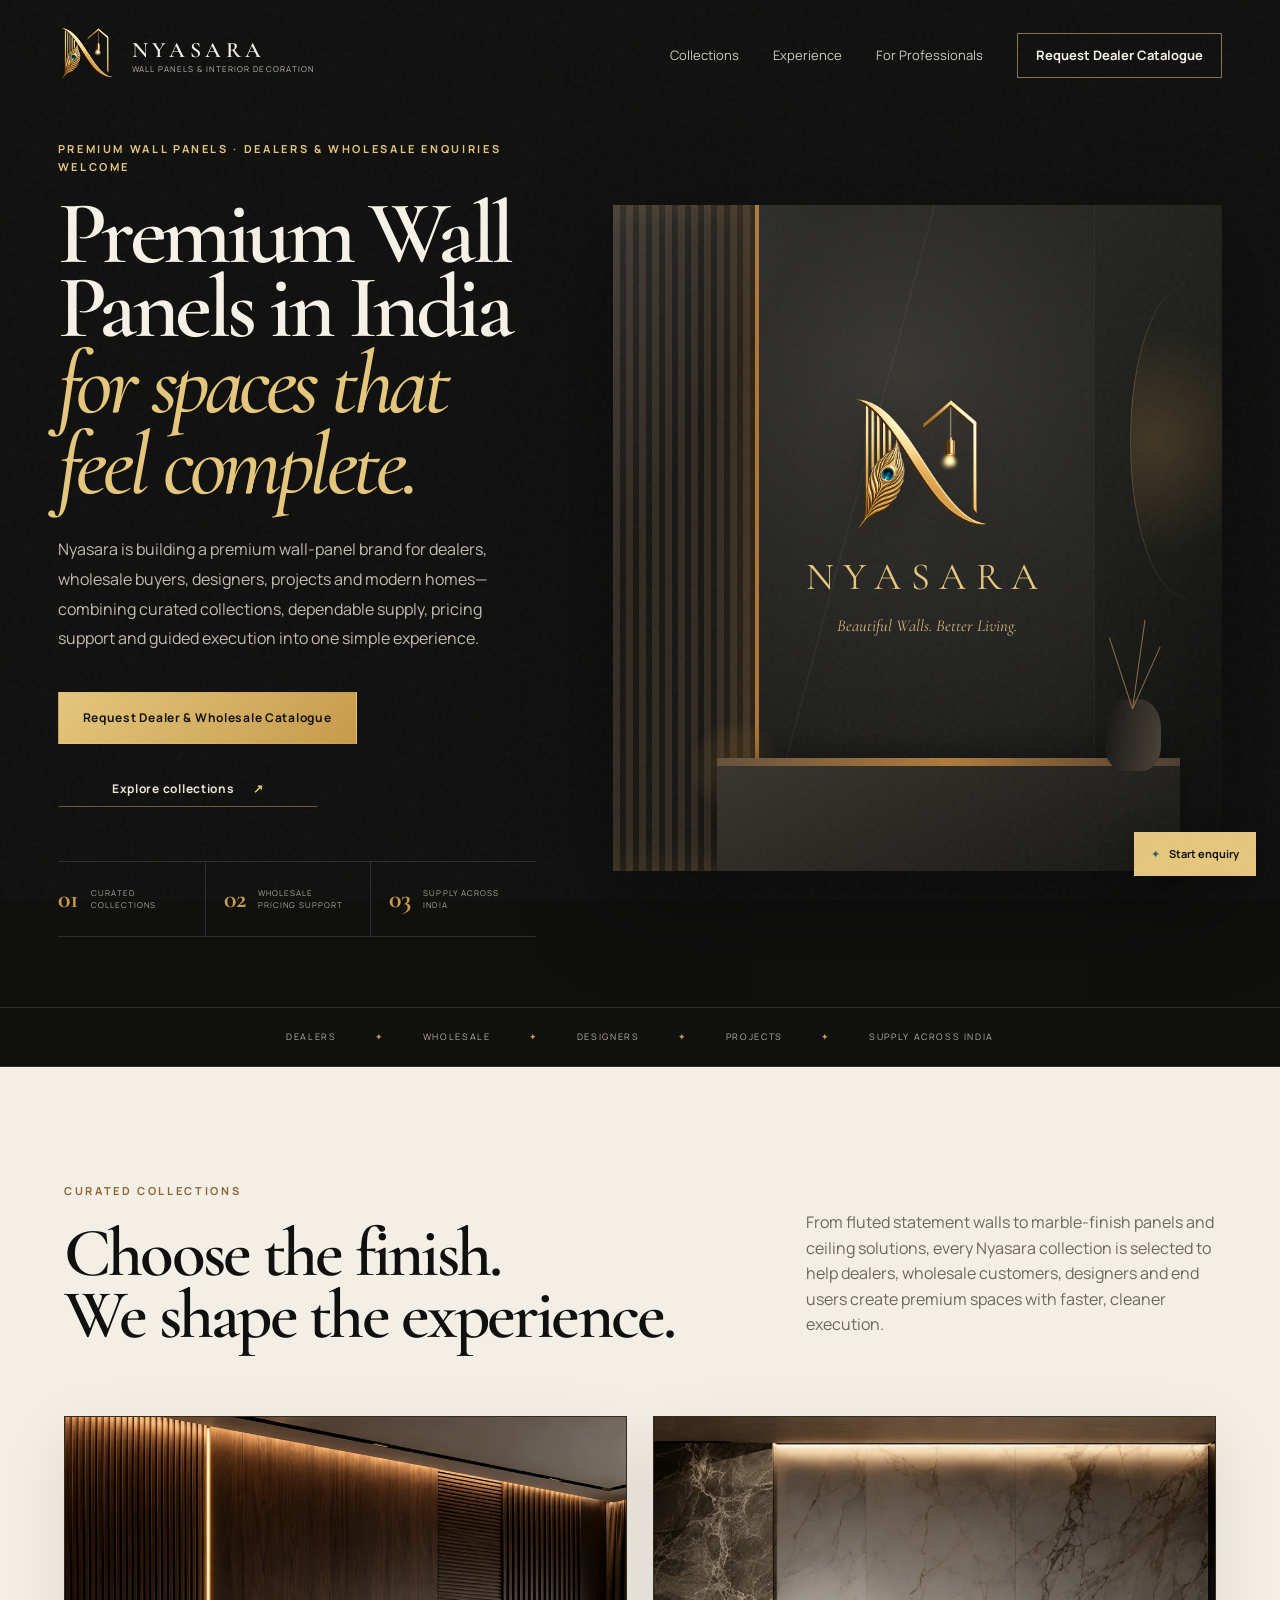
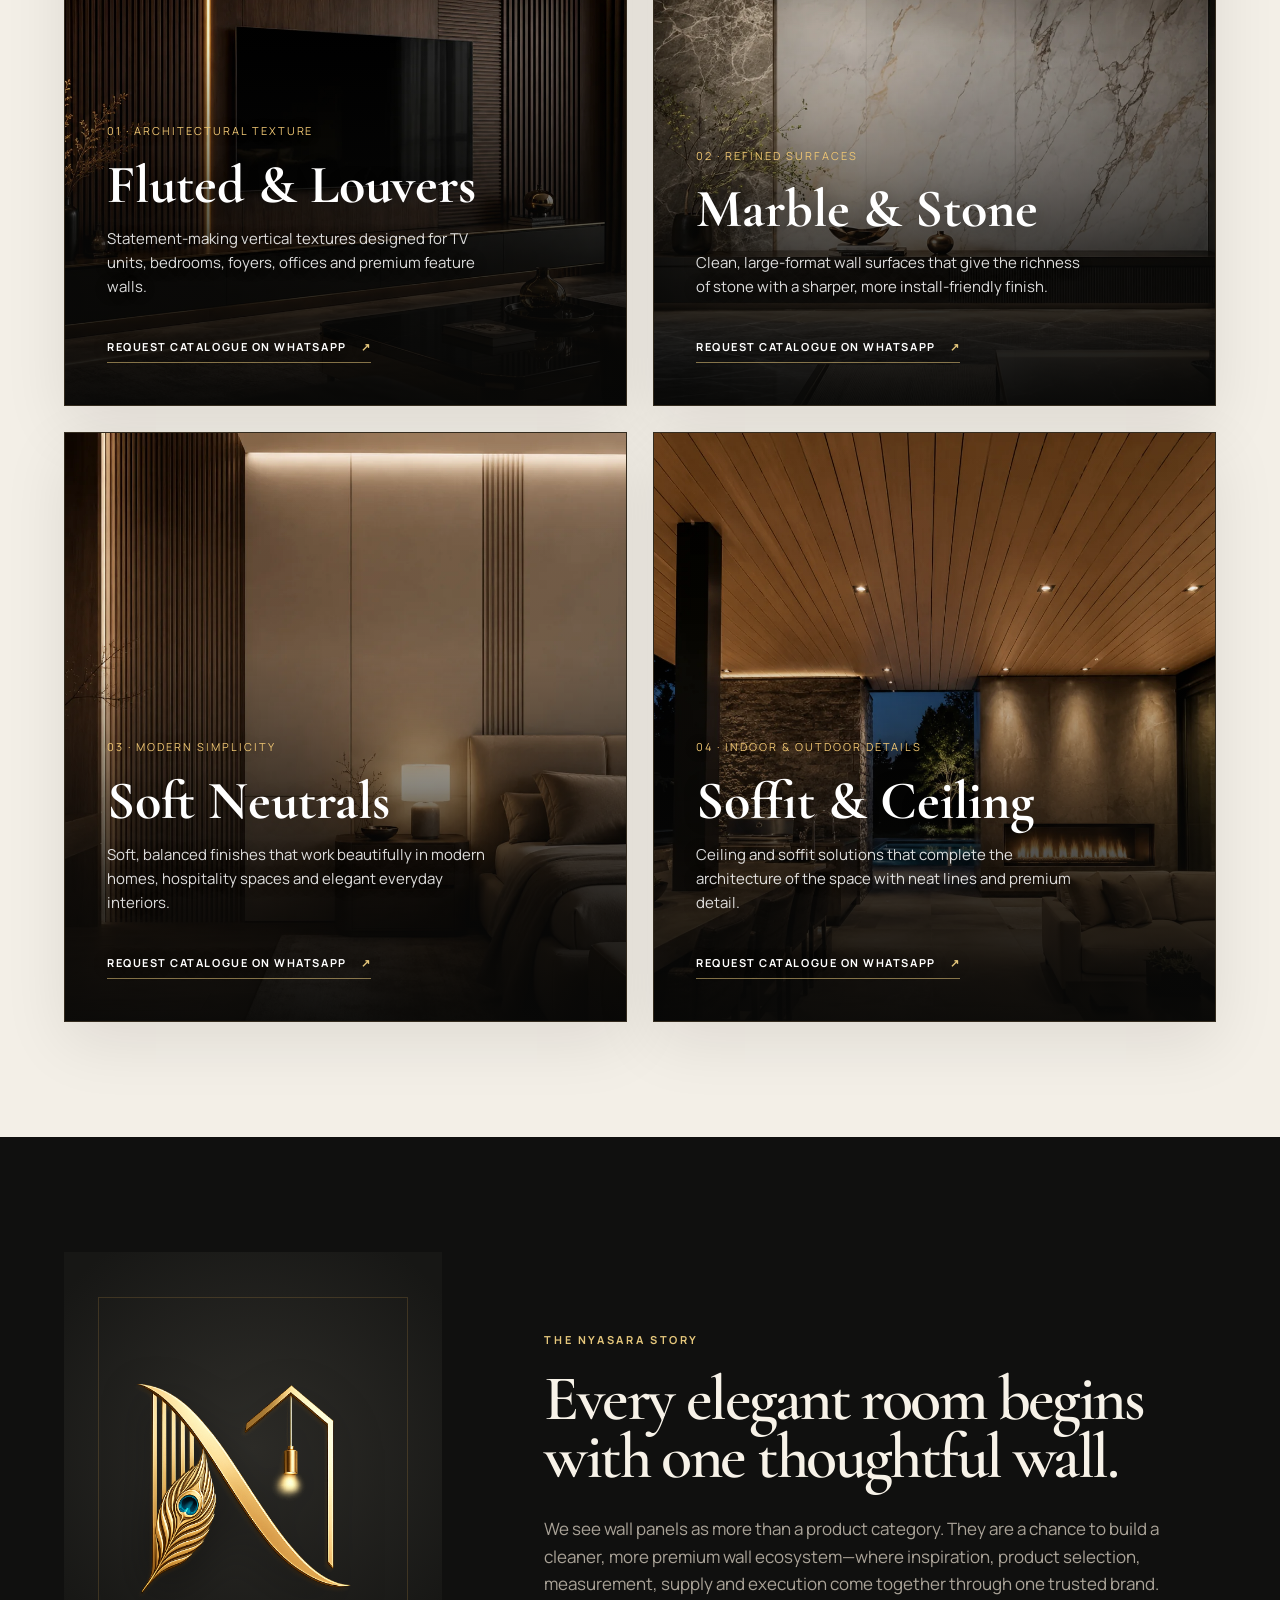
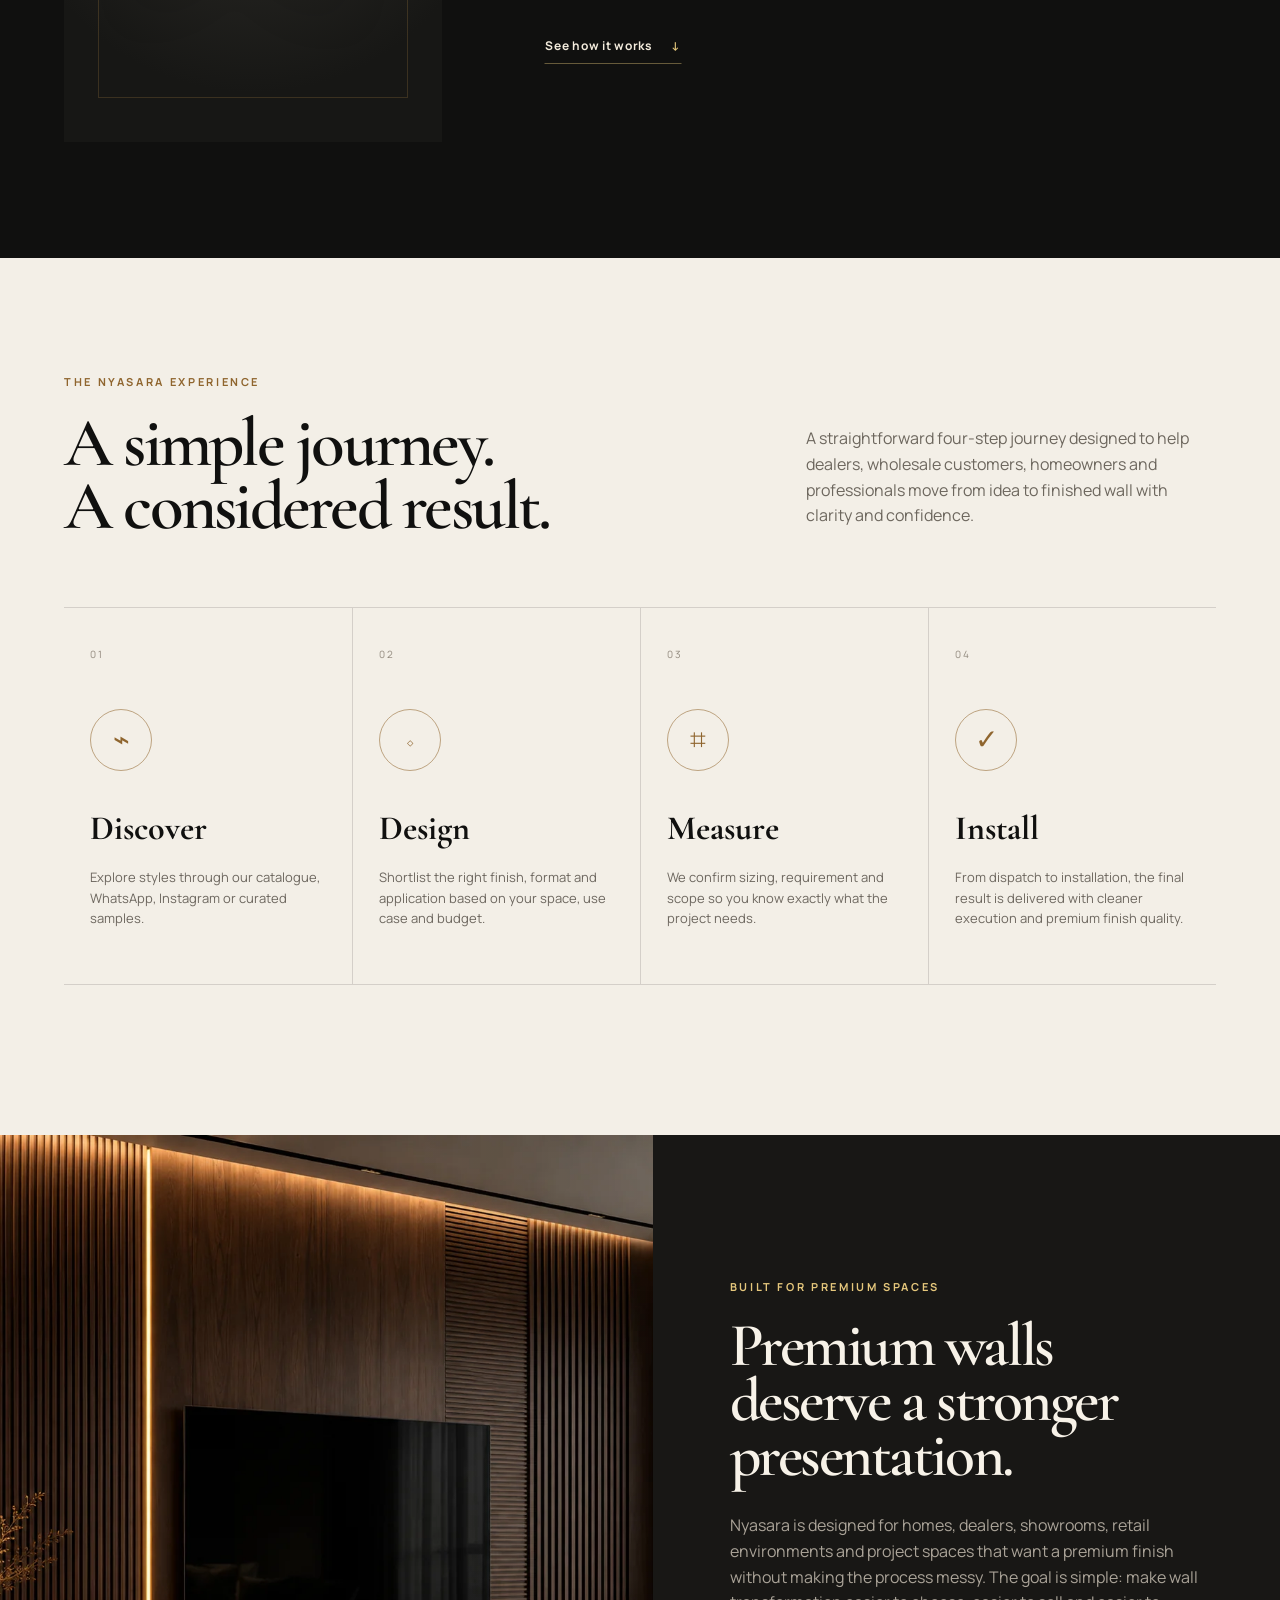
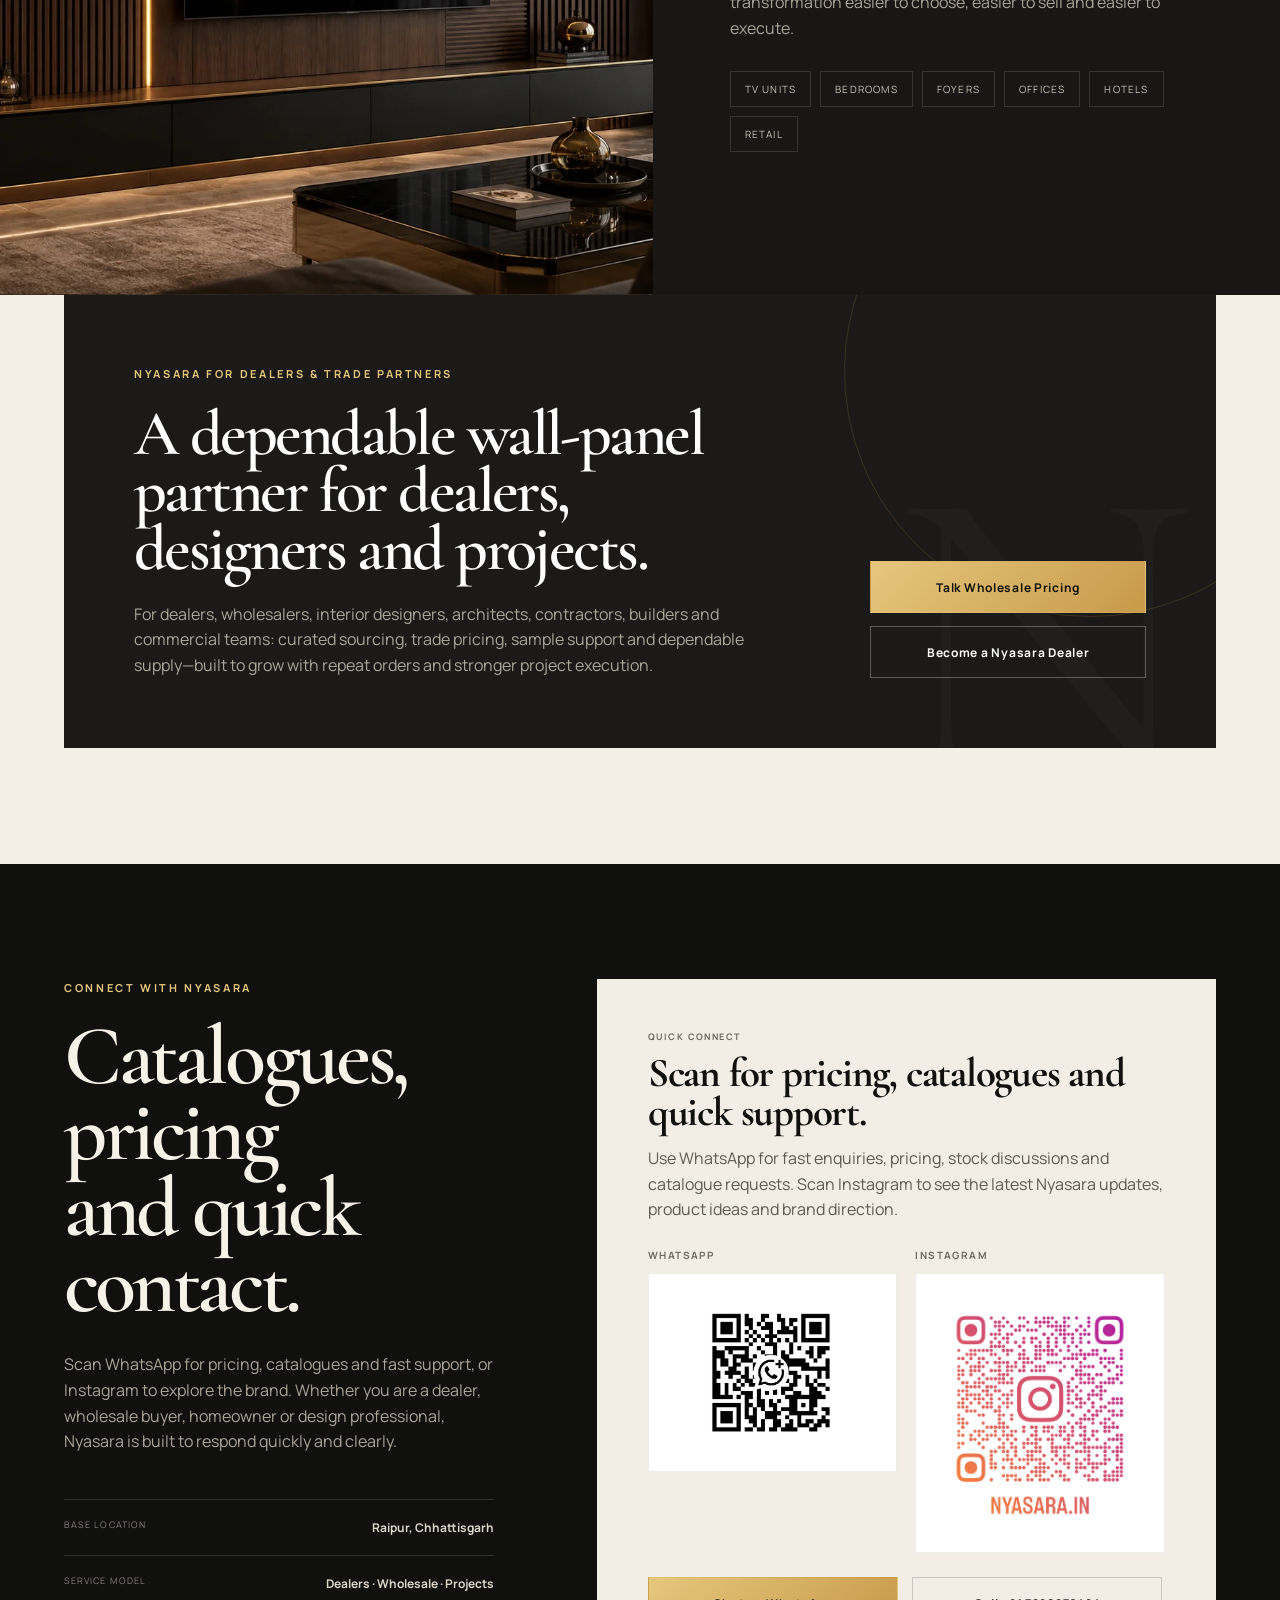
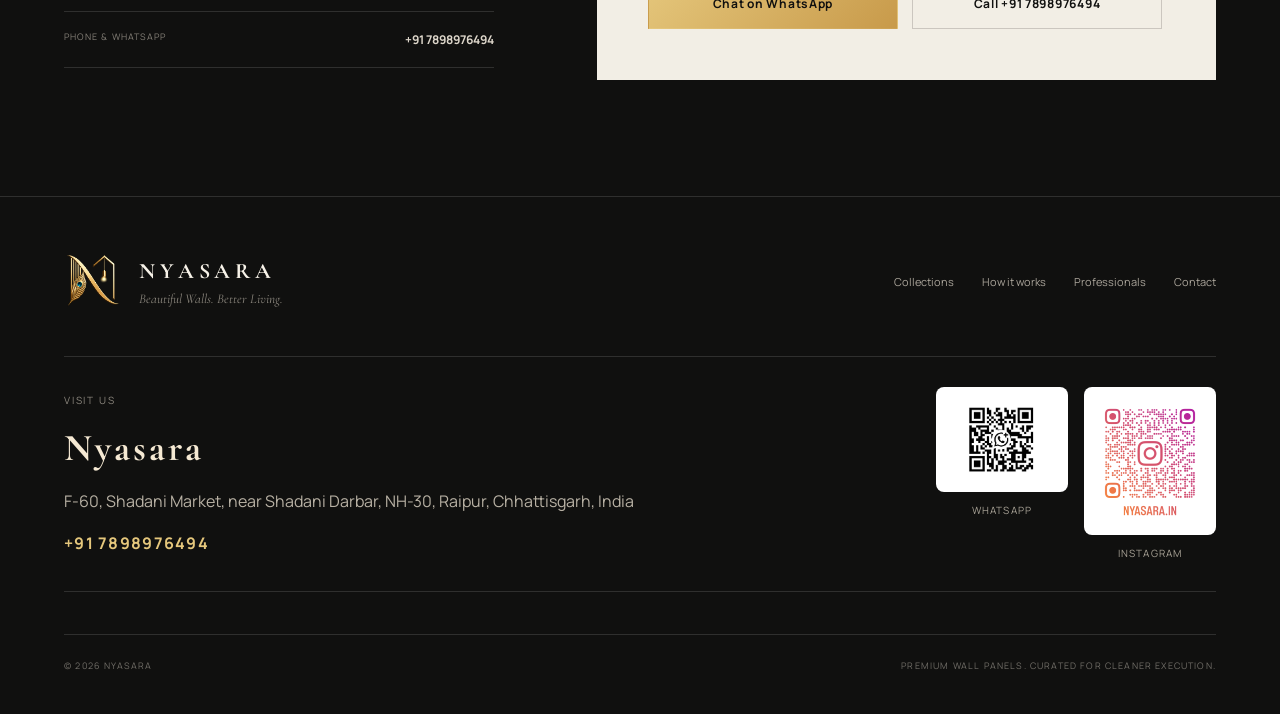
==== index.html @ c627ad61 "Update index.html" ====
<!DOCTYPE html>
<html lang="en">
<head>
  <meta charset="UTF-8" />

  <meta name="viewport" content="width=device-width, initial-scale=1.0" />

  <!-- SEO CHANGE 1: Stronger meta description -->
  <meta
    name="description"
    content="Premium wall panels in India for homes, dealers and projects. Explore WPC panels, PVC fluted panels, UV marble sheets, soffit and ceiling panels with wholesale supply from Nyasara."
  />

  <meta name="theme-color" content="#10100f" />

  <!-- SEO CHANGE 2: Keyword-focused title -->
  <title>Wall Panels in India | WPC, PVC, Fluted & UV Marble | Nyasara</title>

  <!-- SEO CHANGE 3: Canonical URL -->
  <link rel="canonical" href="https://nyasara.com/" />

  <!-- SEO CHANGE 4: LocalBusiness Structured Data -->
  <script type="application/ld+json">
  {
    "@context": "https://schema.org",
    "@type": "LocalBusiness",
    "@id": "https://nyasara.com/#localbusiness",
    "name": "Nyasara",
    "url": "https://nyasara.com/",
    "logo": "https://nyasara.com/assets/nyasara-logo-master.png",
    "image": "https://nyasara.com/assets/room-showcase-luxury.webp",
    "telephone": "+91-7898976494",
    "description": "Nyasara is a premium wall panel brand offering WPC wall panels, PVC fluted panels, UV marble sheets, soffit and ceiling panels for homes, dealers, designers and commercial projects across India.",
    "address": {
      "@type": "PostalAddress",
      "streetAddress": "F-60, Shadani Market, near Shadani Darbar, NH-30",
      "addressLocality": "Raipur",
      "addressRegion": "Chhattisgarh",
      "addressCountry": "IN"
    },
    "areaServed": {
      "@type": "Country",
      "name": "India"
    }
  }
  </script>

  <link rel="preconnect" href="https://fonts.googleapis.com">
  <link rel="preconnect" href="https://fonts.gstatic.com" crossorigin>

  <link
    href="https://fonts.googleapis.com/css2?family=Cormorant+Garamond:wght@500;600;700&family=Manrope:wght@400;500;600;700&display=swap"
    rel="stylesheet"
  >

  <link rel="stylesheet" href="styles.css" />
</head>

<body>

  <div class="grain" aria-hidden="true"></div>

  <header class="site-header" id="top">

    <a class="brand" href="#top" aria-label="Nyasara home">

      <img
        src="assets/nyasara-logo-master.png"
        alt="Nyasara emblem"
      />

      <span class="brand-copy">
        <strong>NYASARA</strong>
        <small>Wall Panels & Interior Decoration</small>
      </span>

    </a>

    <button
      class="menu-toggle"
      aria-expanded="false"
      aria-controls="site-nav"
      aria-label="Open navigation"
    >
      <span></span>
      <span></span>
    </button>

    <nav class="site-nav" id="site-nav">

      <a href="#collections">Collections</a>

      <a href="#experience">Experience</a>

      <a href="#professionals">For Professionals</a>

      <a
        href="https://wa.me/917898976494?text=Hi%20Nyasara%2C%20I%27m%20interested%20in%20the%20dealer/wholesale%20catalogue%20and%20pricing.%20Please%20share%20the%20details."
        target="_blank"
        rel="noopener noreferrer"
        class="nav-cta"
      >
        Request Dealer Catalogue
      </a>

    </nav>

  </header>


  <main>

    <section class="hero">

      <div class="hero-copy reveal">

        <p class="eyebrow">
          Premium wall panels · Dealers & wholesale enquiries welcome
        </p>

        <!-- SEO CHANGE 5: Keyword-relevant H1 -->
        <h1>
          Premium Wall Panels in India
          <br>
          <em>for spaces that feel complete.</em>
        </h1>

        <p class="hero-lede">
          Nyasara is building a premium wall-panel brand for dealers,
          wholesale buyers, designers, projects and modern homes—combining
          curated collections, dependable supply, pricing support and guided
          execution into one simple experience.
        </p>

        <div class="hero-actions">

          <a
            class="button button-primary"
            href="https://wa.me/917898976494?text=Hi%20Nyasara%2C%20I%27m%20interested%20in%20the%20dealer/wholesale%20catalogue%20and%20pricing.%20Please%20share%20the%20details."
            target="_blank"
            rel="noopener noreferrer"
          >
            Request Dealer & Wholesale Catalogue
          </a>

          <a class="button button-text" href="#collections">
            Explore collections <span>↗</span>
          </a>

        </div>


        <div class="hero-trust">

          <div>
            <strong>01</strong>
            <span>Curated<br>collections</span>
          </div>

          <div>
            <strong>02</strong>
            <span>Wholesale<br>pricing support</span>
          </div>

          <div>
            <strong>03</strong>
            <span>Supply across<br>India</span>
          </div>

        </div>

      </div>


      <div
        class="hero-visual reveal reveal-delay-1"
        aria-label="Modern wall panel interior concept"
      >

        <div class="scene">

          <div class="scene-wall scene-wall-left"></div>

          <div class="scene-wall scene-wall-center">

            <div class="hero-logo-lockup">

              <img
                src="assets/nyasara-logo-master.png"
                alt=""
              />

              <span>NYASARA</span>

              <small>
                Beautiful Walls. Better Living.
              </small>

            </div>

          </div>

          <div class="scene-wall scene-wall-right"></div>

          <div class="console"></div>

          <div class="vase">
            <i></i>
            <i></i>
            <i></i>
          </div>

          <div class="ambient-light"></div>

        </div>

      </div>

    </section>


    <section
      class="brand-strip"
      aria-label="Nyasara brand values"
    >

      <span>Dealers</span>
      <i>✦</i>

      <span>Wholesale</span>
      <i>✦</i>

      <span>Designers</span>
      <i>✦</i>

      <span>Projects</span>
      <i>✦</i>

      <span>Supply Across India</span>

    </section>


    <section
      class="section section-light"
      id="collections"
    >

      <div class="section-heading reveal">

        <div>

          <p class="eyebrow dark">
            Curated collections
          </p>

          <h2>
            Choose the finish.<br>
            We shape the experience.
          </h2>

        </div>

        <p>
          From fluted statement walls to marble-finish panels and ceiling
          solutions, every Nyasara collection is selected to help dealers,
          wholesale customers, designers and end users create premium spaces
          with faster, cleaner execution.
        </p>

      </div>


      <div class="collection-grid">


        <article
          class="collection-card collection-wood reveal"
        >

          <div class="panel-art wood-art">

            <img
              loading="lazy"
              decoding="async"
              src="assets/collection-fluted-luxury.webp"
              alt="Luxury walnut fluted and louver wall panel installation"
            />

          </div>

          <div class="card-copy">

            <small>
              01 · Architectural texture
            </small>

            <h3>
              Fluted & Louvers
            </h3>

            <p>
              Statement-making vertical textures designed for TV units,
              bedrooms, foyers, offices and premium feature walls.
            </p>

            <a
              href="https://wa.me/917898976494?text=Hi%20Nyasara%2C%20I%27m%20interested%20in%20Fluted%20%26%20Louvers.%20Please%20share%20the%20catalogue%2C%20pricing%20and%20dealer/wholesale%20details."
              target="_blank"
              rel="noopener noreferrer"
            >
              Request Catalogue on WhatsApp
              <span>↗</span>
            </a>

          </div>

        </article>



        <article
          class="collection-card collection-stone reveal reveal-delay-1"
        >

          <div class="panel-art stone-art">

            <img
              loading="lazy"
              decoding="async"
              src="assets/collection-marble-luxury.webp"
              alt="Luxury marble and stone wall panel installation"
            />

          </div>

          <div class="card-copy">

            <small>
              02 · Refined surfaces
            </small>

            <h3>
              Marble & Stone
            </h3>

            <p>
              Clean, large-format wall surfaces that give the richness of
              stone with a sharper, more install-friendly finish.
            </p>

            <a
              href="https://wa.me/917898976494?text=Hi%20Nyasara%2C%20I%27m%20interested%20in%20Marble%20%26%20Stone%20wall%20panels.%20Please%20share%20the%20catalogue%2C%20pricing%20and%20dealer/wholesale%20details."
              target="_blank"
              rel="noopener noreferrer"
            >
              Request Catalogue on WhatsApp
              <span>↗</span>
            </a>

          </div>

        </article>



        <article
          class="collection-card collection-mineral reveal"
        >

          <div class="panel-art mineral-art">

            <img
              loading="lazy"
              decoding="async"
              src="assets/collection-neutrals-luxury.webp"
              alt="Luxury soft neutral wall panel installation"
            />

          </div>

          <div class="card-copy">

            <small>
              03 · Modern simplicity
            </small>

            <h3>
              Soft Neutrals
            </h3>

            <p>
              Soft, balanced finishes that work beautifully in modern homes,
              hospitality spaces and elegant everyday interiors.
            </p>

            <a
              href="https://wa.me/917898976494?text=Hi%20Nyasara%2C%20I%27m%20interested%20in%20Soft%20Neutral%20wall%20panels.%20Please%20share%20the%20catalogue%2C%20pricing%20and%20dealer/wholesale%20details."
              target="_blank"
              rel="noopener noreferrer"
            >
              Request Catalogue on WhatsApp
              <span>↗</span>
            </a>

          </div>

        </article>



        <article
          class="collection-card collection-ceiling reveal reveal-delay-1"
        >

          <div class="panel-art ceiling-art">

            <img
              loading="lazy"
              decoding="async"
              src="assets/collection-soffit-luxury.webp"
              alt="Luxury soffit and ceiling panel installation"
            />

          </div>

          <div class="card-copy">

            <small>
              04 · Indoor & outdoor details
            </small>

            <h3>
              Soffit & Ceiling
            </h3>

            <p>
              Ceiling and soffit solutions that complete the architecture
              of the space with neat lines and premium detail.
            </p>

            <a
              href="https://wa.me/917898976494?text=Hi%20Nyasara%2C%20I%27m%20interested%20in%20Soffit%20%26%20Ceiling%20panels.%20Please%20share%20the%20catalogue%2C%20pricing%20and%20dealer/wholesale%20details."
              target="_blank"
              rel="noopener noreferrer"
            >
              Request Catalogue on WhatsApp
              <span>↗</span>
            </a>

          </div>

        </article>


      </div>

    </section>


    <section class="section philosophy">

      <div class="philosophy-mark reveal">

        <img
          src="assets/nyasara-logo-master.png"
          alt="Nyasara emblem"
        />

      </div>


      <div class="philosophy-copy reveal reveal-delay-1">

        <p class="eyebrow">
          The Nyasara story
        </p>

        <h2>
          Every elegant room begins<br>
          with one thoughtful wall.
        </h2>

        <p>
          We see wall panels as more than a product category. They are a
          chance to build a cleaner, more premium wall ecosystem—where
          inspiration, product selection, measurement, supply and execution
          come together through one trusted brand.
        </p>

        <a
          class="button button-text light"
          href="#experience"
        >
          See how it works <span>↓</span>
        </a>

      </div>

    </section>


    <section
      class="section section-light process"
      id="experience"
    >

      <div class="section-heading reveal">

        <div>

          <p class="eyebrow dark">
            The Nyasara experience
          </p>

          <h2>
            A simple journey.<br>
            A considered result.
          </h2>

        </div>

        <p>
          A straightforward four-step journey designed to help dealers,
          wholesale customers, homeowners and professionals move from idea
          to finished wall with clarity and confidence.
        </p>

      </div>


      <div class="steps">


        <article class="step reveal">

          <span>01</span>

          <div class="step-icon">⌁</div>

          <h3>Discover</h3>

          <p>
            Explore styles through our catalogue, WhatsApp, Instagram
            or curated samples.
          </p>

        </article>


        <article class="step reveal reveal-delay-1">

          <span>02</span>

          <div class="step-icon">◇</div>

          <h3>Design</h3>

          <p>
            Shortlist the right finish, format and application based on
            your space, use case and budget.
          </p>

        </article>


        <article class="step reveal reveal-delay-2">

          <span>03</span>

          <div class="step-icon">⌗</div>

          <h3>Measure</h3>

          <p>
            We confirm sizing, requirement and scope so you know exactly
            what the project needs.
          </p>

        </article>


        <article class="step reveal reveal-delay-3">

          <span>04</span>

          <div class="step-icon">✓</div>

          <h3>Install</h3>

          <p>
            From dispatch to installation, the final result is delivered
            with cleaner execution and premium finish quality.
          </p>

        </article>


      </div>

    </section>



    <section class="room-section">


      <div class="room-visual reveal">

        <img
          loading="lazy"
          decoding="async"
          src="assets/room-showcase-luxury.webp"
          alt="Luxury Nyasara TV wall and fluted panel installation"
        />

      </div>


      <div class="room-copy reveal reveal-delay-1">

        <p class="eyebrow">
          Built for premium spaces
        </p>

        <h2>
          Premium walls deserve a stronger presentation.
        </h2>

        <p>
          Nyasara is designed for homes, dealers, showrooms, retail
          environments and project spaces that want a premium finish without
          making the process messy. The goal is simple: make wall
          transformation easier to choose, easier to sell and easier to execute.
        </p>


        <div class="use-cases">

          <span>TV units</span>
          <span>Bedrooms</span>
          <span>Foyers</span>
          <span>Offices</span>
          <span>Hotels</span>
          <span>Retail</span>

        </div>

      </div>

    </section>



    <section
      class="section professionals"
      id="professionals"
    >

      <div class="professional-card reveal">

        <div>

          <p class="eyebrow">
            Nyasara for dealers & trade partners
          </p>

          <h2>
            A dependable wall-panel partner for dealers,
            designers and projects.
          </h2>

          <p>
            For dealers, wholesalers, interior designers, architects,
            contractors, builders and commercial teams: curated sourcing,
            trade pricing, sample support and dependable supply—built to
            grow with repeat orders and stronger project execution.
          </p>

        </div>


        <div class="professional-actions">

          <a
            class="button button-primary"
            href="https://wa.me/917898976494?text=Hi%20Nyasara%2C%20I%27m%20interested%20in%20wholesale%20pricing%20and%20dealership%20opportunities.%20Please%20share%20MOQ%2C%20pricing%20and%20catalogue%20details."
            target="_blank"
            rel="noopener noreferrer"
          >
            Talk Wholesale Pricing
          </a>


          <a
            class="button button-outline"
            href="https://wa.me/917898976494?text=Hi%20Nyasara%2C%20I%27m%20interested%20in%20wholesale%20pricing%20and%20dealership%20opportunities.%20Please%20share%20MOQ%2C%20pricing%20and%20catalogue%20details."
            target="_blank"
            rel="noopener noreferrer"
          >
            Become a Nyasara Dealer
          </a>

        </div>

      </div>

    </section>



    <section
      class="section contact"
      id="contact"
    >

      <div class="contact-intro reveal">

        <p class="eyebrow">
          Connect with Nyasara
        </p>

        <h2>
          Catalogues, pricing<br>
          and quick contact.
        </h2>

        <p>
          Scan WhatsApp for pricing, catalogues and fast support, or
          Instagram to explore the brand. Whether you are a dealer,
          wholesale buyer, homeowner or design professional, Nyasara
          is built to respond quickly and clearly.
        </p>


        <div class="contact-points">

          <div>
            <small>Base location</small>
            <strong>Raipur, Chhattisgarh</strong>
          </div>

          <div>
            <small>Service model</small>
            <strong>Dealers · Wholesale · Projects</strong>
          </div>

          <div>
            <small>Phone & WhatsApp</small>
            <strong>+91 7898976494</strong>
          </div>

        </div>

      </div>



      <div class="contact-qr-card reveal reveal-delay-1">

        <div class="contact-qr-top">

          <small>
            Quick connect
          </small>

          <h3>
            Scan for pricing, catalogues and quick support.
          </h3>

          <p>
            Use WhatsApp for fast enquiries, pricing, stock discussions
            and catalogue requests. Scan Instagram to see the latest
            Nyasara updates, product ideas and brand direction.
          </p>

        </div>


        <div class="contact-qr-row">


          <div class="contact-qr-item">

            <span>WhatsApp</span>

            <div class="contact-qr-box">

              <img
                src="assets/nyasara-qr-code.jpg"
                alt="Scannable WhatsApp QR code to connect with Nyasara"
              />

            </div>

          </div>



          <div class="contact-qr-item">

            <span>Instagram</span>

            <div class="contact-qr-box">

              <img
                src="assets/nyasara-instagram-qr.png"
                alt="Scannable Instagram QR code for Nyasara"
              />

            </div>

          </div>


        </div>



        <div class="contact-qr-actions">

          <a
            class="button button-primary"
            href="https://wa.me/917898976494?text=Hi%20Nyasara%2C%20I%27d%20like%20to%20enquire%20about%20your%20wall%20panels%20and%20get%20the%20catalogue%20and%20pricing."
            target="_blank"
            rel="noopener noreferrer"
          >
            Chat on WhatsApp
          </a>


          <a
            class="button button-outline dark-outline"
            href="tel:+917898976494"
          >
            Call +91 7898976494
          </a>

        </div>

      </div>

    </section>

  </main>



  <footer>


    <a
      class="footer-brand"
      href="#top"
    >

      <img
        src="assets/nyasara-logo-master.png"
        alt=""
      />

      <div>

        <strong>NYASARA</strong>

        <small>
          Beautiful Walls. Better Living.
        </small>

      </div>

    </a>



    <div class="footer-links">

      <a href="#collections">
        Collections
      </a>

      <a href="#experience">
        How it works
      </a>

      <a href="#professionals">
        Professionals
      </a>

      <a href="#contact">
        Contact
      </a>

    </div>



    <div class="footer-contact-card">


      <div class="footer-contact-copy">

        <small>
          Visit us
        </small>

        <h3>
          Nyasara
        </h3>

        <p>
          F-60, Shadani Market, near Shadani Darbar,
          NH-30, Raipur, Chhattisgarh, India
        </p>

        <a href="tel:+917898976494">
          +91 7898976494
        </a>

      </div>



      <div class="footer-qr footer-qr-row">


        <div class="footer-qr-item">

          <img
            src="assets/nyasara-qr-code.jpg"
            alt="WhatsApp QR code for Nyasara"
          />

          <span>
            WhatsApp
          </span>

        </div>



        <div class="footer-qr-item">

          <img
            src="assets/nyasara-instagram-qr.png"
            alt="Instagram QR code for Nyasara"
          />

          <span>
            Instagram
          </span>

        </div>


      </div>

    </div>



    <div class="footer-meta">

      <span>
        © <span id="year"></span> Nyasara
      </span>

      <span>
        Premium wall panels. Curated for cleaner execution.
      </span>

    </div>

  </footer>



  <a
    class="whatsapp-float"
    href="https://wa.me/917898976494?text=Hi%20Nyasara%2C%20I%27d%20like%20to%20enquire%20about%20your%20wall%20panels%20and%20get%20the%20catalogue%20and%20pricing."
    target="_blank"
    rel="noopener noreferrer"
    aria-label="Start a Nyasara enquiry on WhatsApp"
  >

    <span>✦</span>

    <strong>
      Start enquiry
    </strong>

  </a>


  <script src="script.js"></script>

</body>
</html>
---- styles.css ----
:root {
  --ink: #10100f;
  --ink-soft: #1a1916;
  --paper: #f3efe7;
  --paper-deep: #e9e1d3;
  --gold: #c89a4a;
  --gold-light: #e5c77c;
  --gold-dark: #8f652e;
  --teal: #245f61;
  --muted: #aca69b;
  --line-dark: rgba(255,255,255,.13);
  --line-light: rgba(22,20,17,.14);
  --serif: "Cormorant Garamond", Georgia, serif;
  --sans: "Manrope", Arial, sans-serif;
  --max: 1440px;
}

* { box-sizing: border-box; }
html { scroll-behavior: smooth; }
body {
  margin: 0;
  color: #f7f2e8;
  background: var(--ink);
  font-family: var(--sans);
  font-size: 16px;
  line-height: 1.6;
  overflow-x: hidden;
}
body.menu-open { overflow: hidden; }
img { display: block; max-width: 100%; }
a { color: inherit; text-decoration: none; }
button, input, textarea, select { font: inherit; }
::selection { background: var(--gold); color: var(--ink); }

.grain {
  position: fixed; inset: 0; z-index: 999; pointer-events: none; opacity: .045;
  background-image: url("data:image/svg+xml,%3Csvg viewBox='0 0 220 220' xmlns='http://www.w3.org/2000/svg'%3E%3Cfilter id='n'%3E%3CfeTurbulence type='fractalNoise' baseFrequency='.9' numOctaves='4' stitchTiles='stitch'/%3E%3C/filter%3E%3Crect width='100%25' height='100%25' filter='url(%23n)' opacity='.8'/%3E%3C/svg%3E");
}

.site-header {
  position: absolute; z-index: 100; top: 0; left: 0; width: 100%;
  display: flex; align-items: center; justify-content: space-between;
  padding: 24px clamp(24px, 4.5vw, 72px);
}
.brand { display: flex; align-items: center; gap: 12px; }
.brand img { width: 62px; height: auto; object-fit: contain; flex: 0 0 auto; }
.brand-copy { display: flex; flex-direction: column; line-height: 1.15; }
.brand-copy strong { font-family: var(--serif); font-size: 22px; letter-spacing: .2em; font-weight: 600; }
.brand-copy small { color: #bdb6aa; font-size: 8px; letter-spacing: .14em; text-transform: uppercase; }
.site-nav { display: flex; align-items: center; gap: 34px; font-size: 13px; }
.site-nav a:not(.nav-cta) { color: #d0cbc1; transition: color .25s ease; }
.site-nav a:not(.nav-cta):hover { color: var(--gold-light); }
.nav-cta { border: 1px solid rgba(229,199,124,.55); padding: 11px 18px; transition: .25s ease; }
.nav-cta:hover { background: var(--gold); border-color: var(--gold); color: var(--ink); }
.menu-toggle { display: none; width: 44px; height: 44px; background: none; border: 1px solid var(--line-dark); padding: 12px; }
.menu-toggle span { display: block; height: 1px; background: #fff; margin: 5px 0; }

.hero {
  min-height: 890px; display: grid; grid-template-columns: .88fr 1.12fr;
  max-width: var(--max); margin: 0 auto; padding: 140px clamp(24px, 4.5vw, 72px) 70px;
  gap: clamp(40px, 6vw, 96px); align-items: center;
}
.hero-copy { position: relative; z-index: 2; }
.eyebrow { margin: 0 0 22px; color: var(--gold-light); font-size: 11px; text-transform: uppercase; letter-spacing: .24em; font-weight: 700; }
.eyebrow.dark { color: var(--gold-dark); }
h1, h2, h3, p { margin-top: 0; }
h1 { font-family: var(--serif); font-size: clamp(64px, 7vw, 118px); line-height: .82; letter-spacing: -.05em; font-weight: 600; margin-bottom: 30px; }
h1 em { color: var(--gold-light); font-weight: 500; }
.hero-lede { color: #c3bcaf; max-width: 600px; font-size: clamp(16px, 1.2vw, 19px); line-height: 1.85; }
.hero-actions { display: flex; align-items: center; gap: 26px; margin: 38px 0 54px; flex-wrap: wrap; }
.button { display: inline-flex; align-items: center; justify-content: center; min-height: 52px; padding: 0 24px; font-size: 12px; font-weight: 700; letter-spacing: .06em; border: 1px solid transparent; cursor: pointer; transition: transform .25s ease, background .25s ease, color .25s ease, border-color .25s ease; }
.button:hover { transform: translateY(-2px); }
.button-primary { background: linear-gradient(135deg, var(--gold-light), var(--gold)); color: var(--ink); }
.button-text { min-height: auto; padding: 8px 0; border-bottom: 1px solid rgba(229,199,124,.4); color: #eee5d7; }
.button-text span { margin-left: 18px; color: var(--gold-light); }
.button-text.light { color: #f4ecdd; }
.button-outline { border-color: rgba(255,255,255,.28); color: #fff; }
.button-outline:hover { background: #fff; color: var(--ink); }
.hero-trust { display: flex; gap: 0; border-top: 1px solid var(--line-dark); border-bottom: 1px solid var(--line-dark); max-width: 610px; }
.hero-trust div { flex: 1; display: flex; align-items: center; gap: 12px; padding: 16px 12px 16px 0; }
.hero-trust div + div { border-left: 1px solid var(--line-dark); padding-left: 18px; }
.hero-trust strong { color: var(--gold); font-family: var(--serif); font-size: 26px; }
.hero-trust span { color: #aaa49a; text-transform: uppercase; font-size: 8px; letter-spacing: .13em; line-height: 1.5; }

.hero-visual { position: relative; min-width: 0; }
.scene { height: min(74vh, 680px); min-height: 570px; display: grid; grid-template-columns: .24fr .55fr .21fr; position: relative; overflow: hidden; box-shadow: 0 30px 90px rgba(0,0,0,.38); }
.scene::after { content:""; position:absolute; inset:0; background: linear-gradient(120deg,rgba(255,255,255,.09),transparent 22%,transparent 70%,rgba(0,0,0,.24)); pointer-events:none; }
.scene-wall { position: relative; }
.scene-wall-left { background: repeating-linear-gradient(90deg,#322b22 0 7px,#181714 7px 13px); border-right: 4px solid #ae7737; box-shadow: inset -20px 0 40px rgba(202,141,59,.15); }
.scene-wall-center { background: radial-gradient(circle at 42% 25%,#393732 0,#282724 40%,#1e1d1b 78%); display: flex; align-items: center; justify-content: center; }
.scene-wall-center::before { content:""; position:absolute; inset:0; background: linear-gradient(105deg,transparent 0 34%,rgba(255,255,255,.035) 34% 34.4%,transparent 34.4%); }
.scene-wall-right { background: linear-gradient(120deg,#252622,#111210); border-left: 1px solid rgba(255,255,255,.07); }
.scene-wall-right::before { content:""; position:absolute; width: 90%; height: 47%; right: -18%; top: 12%; border-radius: 100% 0 0 100%; background: radial-gradient(circle at 20% 50%,rgba(205,148,72,.21),transparent 65%); border-left: 1px solid rgba(221,178,100,.24); }
.hero-logo-lockup { width: 76%; text-align: center; transform: translateY(-24px); position: relative; z-index: 2; }
.hero-logo-lockup img { width: min(260px, 62%); margin: 0 auto 8px; filter: drop-shadow(0 10px 18px rgba(0,0,0,.28)); }
.hero-logo-lockup span { display: block; font-family: var(--serif); font-size: clamp(28px,3vw,50px); letter-spacing: .25em; color: var(--gold-light); line-height: 1; }
.hero-logo-lockup small { display: block; margin-top: 16px; color: #d3b77d; font-family: var(--serif); font-size: clamp(14px,1.3vw,21px); font-style: italic; }
.console { position:absolute; z-index:3; bottom: 0; left: 17%; width: 76%; height: 17%; background: linear-gradient(155deg,#3a352e,#171715); box-shadow: 0 -7px 28px rgba(0,0,0,.35); }
.console::before { content:""; position:absolute; inset:0 0 auto; height: 8px; background: linear-gradient(90deg,#66513b,#b07b3b,#4a3c30); }
.vase { position:absolute; right: 10%; bottom: 15%; z-index:4; width: 56px; height: 72px; background: linear-gradient(100deg,#141413,#4b4238); border-radius: 40% 40% 34% 34%; }
.vase i { position:absolute; bottom:62px; left:27px; width:1px; height:75px; background:#8d6a47; transform-origin:bottom; }
.vase i:nth-child(1){ transform:rotate(-18deg); }
.vase i:nth-child(2){ height:90px; transform:rotate(8deg); }
.vase i:nth-child(3){ height:68px; transform:rotate(24deg); }
.ambient-light { position:absolute; z-index:2; width:100px; height:100px; left:12%; bottom:8%; background:radial-gradient(circle,rgba(221,166,78,.23),transparent 68%); }
.brand-strip { display:flex; justify-content:center; align-items:center; gap:clamp(18px,3vw,48px); padding:22px 4vw; border-top:1px solid var(--line-dark); border-bottom:1px solid var(--line-dark); color:#b6afa3; font-size:9px; letter-spacing:.18em; text-transform:uppercase; white-space:nowrap; overflow:hidden; }
.brand-strip i { color:var(--gold); font-style:normal; }

.section { padding: clamp(86px, 9vw, 140px) clamp(24px, 5vw, 80px); }
.section-light { color:var(--ink); background:var(--paper); }
.section-heading { max-width:var(--max); margin:0 auto 70px; display:grid; grid-template-columns:1fr .62fr; gap:80px; align-items:end; }
.section-heading h2,.philosophy h2,.room-copy h2,.professional-card h2,.contact h2 { font-family:var(--serif); font-size:clamp(52px,5.4vw,86px); line-height:.9; letter-spacing:-.04em; font-weight:600; margin-bottom:0; }
.section-heading > p { color:#6d675e; margin-bottom:8px; max-width:580px; }
.collection-grid { max-width:var(--max); margin:0 auto; display:grid; grid-template-columns:1fr 1fr; gap:26px; }
.collection-card { min-height:590px; position:relative; overflow:hidden; display:flex; align-items:flex-end; color:#fff; background:#28241e; isolation:isolate; }
.collection-card::after { content:""; position:absolute; inset:0; background:linear-gradient(180deg,rgba(8,8,7,.05) 0%,rgba(8,8,7,.18) 44%,rgba(8,8,7,.88) 100%); z-index:1; }
.panel-art { position:absolute; inset:0; overflow:hidden; }
.card-copy { position:relative; z-index:2; padding:40px; max-width:82%; }
.card-copy small { display:block; margin-bottom:20px; color:#dda859; font-size:11px; letter-spacing:.18em; text-transform:uppercase; }
.card-copy h3 { font-family:var(--serif); font-size:54px; line-height:.94; margin-bottom:16px; }
.card-copy p { color:#f0e6d8; max-width:540px; font-size:15px; line-height:1.62; }
.card-copy a { display:inline-flex; align-items:center; gap:14px; margin-top:24px; font-size:11px; text-transform:uppercase; letter-spacing:.14em; padding-bottom:6px; border-bottom:1px solid rgba(236,221,191,.35); }
.card-copy a span { color:var(--gold-light); }
.wood-art { background:linear-gradient(120deg,#130f0d 8%,#261a13 40%,#0e0e0e 100%); }
.wood-art::before { content:""; position:absolute; inset:0; background:repeating-linear-gradient(90deg,rgba(65,41,24,.95) 0 18px,rgba(20,15,12,.98) 18px 28px); box-shadow:inset 0 0 120px rgba(0,0,0,.3); }
.wood-art::after { content:""; position:absolute; right:10%; bottom:16%; width:46%; height:10%; background:linear-gradient(90deg,#5c3d26,#1c1513); box-shadow:0 18px 40px rgba(0,0,0,.4); }
.stone-art { background:linear-gradient(135deg,#d9d1c5 0%,#bcb3a7 55%,#4a443d 100%); }
.stone-art::before { content:""; position:absolute; inset:0; background:linear-gradient(118deg,transparent 0 36%,rgba(255,255,255,.22) 36.2% 36.7%,transparent 36.9%),linear-gradient(20deg,transparent 0 58%,rgba(86,79,72,.16) 58.2% 58.6%,transparent 58.8%),linear-gradient(75deg,transparent 0 74%,rgba(255,255,255,.15) 74.1% 74.5%,transparent 74.7%); }
.stone-art::after { content:""; position:absolute; left:18%; bottom:17%; width:45%; height:10%; background:linear-gradient(90deg,#25211f,#403a35); box-shadow:0 18px 40px rgba(0,0,0,.22); }
.mineral-art { background:linear-gradient(140deg,#ddd5ca 0%,#b9b1a4 58%,#6a6256 100%); }
.mineral-art::before { content:""; position:absolute; left:9%; top:14%; width:58%; height:58%; background:linear-gradient(145deg,#ebe4da,#bcb3a7); box-shadow:0 25px 40px rgba(0,0,0,.08); }
.mineral-art::after { content:""; position:absolute; right:0; top:0; width:31%; height:82%; background:repeating-linear-gradient(90deg,rgba(97,88,76,.85) 0 10px,rgba(154,142,126,.74) 10px 18px); }
.ceiling-art { background:linear-gradient(145deg,#b39d7f 0%,#7e6d56 40%,#3a3229 100%); }
.ceiling-art::before { content:""; position:absolute; inset:0; background:repeating-linear-gradient(90deg,rgba(39,33,28,.9) 0 4px,transparent 4px 34px),linear-gradient(180deg,rgba(255,255,255,.1),transparent 35%,rgba(0,0,0,.24) 100%); }
.ceiling-art::after { content:""; position:absolute; top:0; left:0; right:0; height:14%; background:linear-gradient(180deg,rgba(255,255,255,.18),rgba(255,255,255,0)); }

.philosophy { max-width:var(--max); margin:0 auto; display:grid; grid-template-columns:.72fr 1.28fr; gap:clamp(55px,8vw,130px); align-items:center; min-height:700px; }
.philosophy-mark { min-height:490px; background:radial-gradient(circle at 50% 40%,#2f2e2a,#171715 70%); display:flex; align-items:center; justify-content:center; position:relative; overflow:hidden; }
.philosophy-mark::before { content:""; position:absolute; inset:9%; border:1px solid rgba(202,154,74,.2); }
.philosophy-mark img { width:68%; position:relative; filter:drop-shadow(0 16px 24px rgba(0,0,0,.38)); }
.philosophy-copy h2 { font-size:clamp(50px,5vw,80px); }
.philosophy-copy > p:not(.eyebrow) { color:#aaa398; max-width:750px; margin:30px 0; font-size:17px; }

.process { padding-bottom:150px; }
.steps { max-width:var(--max); margin:0 auto; display:grid; grid-template-columns:repeat(4,1fr); border-top:1px solid var(--line-light); border-bottom:1px solid var(--line-light); }
.step { padding:32px 26px 42px; min-height:320px; position:relative; }
.step + .step { border-left:1px solid var(--line-light); }
.step > span { color:#91897d; font-size:10px; letter-spacing:.16em; }
.step-icon { width:62px; height:62px; margin:44px 0 31px; border:1px solid rgba(144,100,44,.55); border-radius:50%; display:grid; place-items:center; color:var(--gold-dark); font-family:var(--serif); font-size:28px; }
.step h3 { font-family:var(--serif); font-size:34px; margin-bottom:10px; }
.step p { color:#6d675f; font-size:13px; }

.room-section { display:grid; grid-template-columns:1.02fr .98fr; min-height:760px; background:#181715; }
.room-visual { position:relative; min-height:680px; overflow:hidden; background:#11110f; }
.room-visual img { width:100%; height:100%; object-fit:cover; display:block; }
.room-copy { padding:90px clamp(35px,6vw,105px); display:flex; flex-direction:column; justify-content:center; }
.room-copy h2 { font-size:clamp(48px,4.8vw,78px); }
.room-copy > p:not(.eyebrow) { color:#aaa398; margin:30px 0; max-width:620px; }
.use-cases { display:flex; flex-wrap:wrap; gap:9px; }
.use-cases span { border:1px solid var(--line-dark); padding:9px 14px; font-size:10px; text-transform:uppercase; letter-spacing:.12em; color:#cbc4b7; }

.professionals { background:var(--paper); color:var(--ink); padding-top:0; }
.professional-card { max-width:var(--max); margin:0 auto; padding:70px; min-height:430px; background:#1b1a18; color:#fff; display:grid; grid-template-columns:1fr .42fr; gap:80px; align-items:end; position:relative; overflow:hidden; }
.professional-card::before { content:""; position:absolute; width:490px; height:490px; border:1px solid rgba(203,155,74,.18); border-radius:50%; right:-120px; top:-170px; }
.professional-card::after { content:"N"; position:absolute; right:20px; bottom:-100px; font-family:var(--serif); font-size:420px; line-height:1; color:rgba(255,255,255,.025); }
.professional-card > div { position:relative; z-index:1; }
.professional-card h2 { max-width:850px; font-size:clamp(48px,5vw,78px); }
.professional-card p:not(.eyebrow) { max-width:850px; color:#aba59a; margin:24px 0 0; }
.professional-actions { display:flex; flex-direction:column; gap:13px; align-items:stretch; }

.contact { max-width:var(--max); margin:0 auto; display:grid; grid-template-columns:.82fr 1.18fr; gap:clamp(55px,8vw,140px); align-items:start; }
.contact h2 { font-size:clamp(64px,6.6vw,104px); }
.contact-intro > p:not(.eyebrow) { color:#aaa398; max-width:560px; margin:30px 0 44px; }
.contact-points { border-top:1px solid var(--line-dark); }
.contact-points div { display:flex; justify-content:space-between; gap:24px; padding:18px 0; border-bottom:1px solid var(--line-dark); }
.contact-points small { color:#858078; text-transform:uppercase; letter-spacing:.12em; font-size:9px; }
.contact-points strong { font-size:12px; color:#ddd6ca; text-align:right; }
.contact-qr-card { background:#f2eee5; color:var(--ink); padding:clamp(28px,4vw,58px); display:flex; flex-direction:column; gap:24px; min-height:100%; justify-content:space-between; }
.contact-qr-top small { display:block; color:#6f685e; font-size:9px; text-transform:uppercase; letter-spacing:.16em; margin-bottom:10px; font-weight:700; }
.contact-qr-top h3 { font-family:var(--serif); font-size:clamp(34px,3.2vw,52px); line-height:.95; letter-spacing:-.03em; margin:0 0 14px; }
.contact-qr-top p { color:#5f594f; margin:0; max-width:560px; }
.contact-qr-row { display:grid; grid-template-columns:1fr 1fr; gap:18px; }
.contact-qr-item > span { display:block; margin-bottom:10px; color:#6f685e; font-size:10px; letter-spacing:.14em; text-transform:uppercase; font-weight:700; }
.contact-qr-box { width:100%; display:flex; align-items:center; justify-content:center; padding:20px; background:#ffffff; border:1px solid rgba(22,20,17,.08); }
.contact-qr-box img { width:min(100%, 260px); height:auto; display:block; image-rendering:crisp-edges; image-rendering:-webkit-optimize-contrast; }
.contact-qr-actions { display:flex; flex-wrap:wrap; gap:14px; }
.dark-outline { border-color:rgba(22,20,17,.18); color:var(--ink); }
.dark-outline:hover { background:var(--ink); color:#fff; border-color:var(--ink); }

footer { max-width:var(--max); margin:0 auto; padding:54px clamp(24px,5vw,80px) 40px; border-top:1px solid var(--line-dark); display:grid; grid-template-columns:1fr auto; gap:42px; align-items:center; }
.footer-brand { display:flex; align-items:center; gap:13px; }
.footer-brand img { width:62px; height:auto; }
.footer-brand div { display:flex; flex-direction:column; }
.footer-brand strong { font-family:var(--serif); letter-spacing:.22em; font-size:22px; }
.footer-brand small { color:#8d887f; font-family:var(--serif); font-style:italic; }
.footer-links { display:flex; gap:28px; color:#aaa49a; font-size:11px; justify-content:flex-end; }
.footer-links a:hover { color:var(--gold-light); }
.footer-contact-card { grid-column:1/-1; display:grid; grid-template-columns:1.2fr .8fr; gap:32px; padding:30px 0; border-top:1px solid var(--line-dark); border-bottom:1px solid var(--line-dark); align-items:center; }
.footer-contact-copy small { display:block; margin-bottom:10px; color:#8d887f; font-size:10px; letter-spacing:.18em; text-transform:uppercase; }
.footer-contact-copy h3 { font-family:var(--serif); font-size:38px; letter-spacing:.08em; margin:0 0 10px; color:#f5e9d3; }
.footer-contact-copy p { max-width:680px; margin:0 0 16px; color:#b8b1a4; }
.footer-contact-copy a { display:inline-block; color:var(--gold-light); font-weight:700; letter-spacing:.08em; }
.footer-qr { justify-self:end; }
.footer-qr-row { display:flex; gap:16px; align-items:flex-start; }
.footer-qr-item { text-align:center; }
.footer-qr img { width:132px; max-width:100%; height:auto; padding:10px; background:#ffffff; border-radius:8px; image-rendering:crisp-edges; image-rendering:-webkit-optimize-contrast; }
.footer-qr span { display:block; margin-top:10px; color:#a9a397; font-size:10px; letter-spacing:.12em; text-transform:uppercase; }
.footer-meta { grid-column:1/-1; display:flex; justify-content:space-between; gap:20px; padding-top:24px; border-top:1px solid var(--line-dark); color:#716e68; font-size:9px; text-transform:uppercase; letter-spacing:.13em; }
.whatsapp-float { position:fixed; z-index:90; right:24px; bottom:24px; display:flex; align-items:center; gap:9px; padding:13px 17px; color:var(--ink); background:var(--gold-light); box-shadow:0 12px 35px rgba(0,0,0,.3); font-size:11px; }
.whatsapp-float span { color:var(--teal); }

.reveal { opacity:0; transform:translateY(24px); transition:opacity .75s ease,transform .75s ease; }
.reveal.in-view { opacity:1; transform:none; }
.reveal-delay-1 { transition-delay:.12s; }
.reveal-delay-2 { transition-delay:.22s; }
.reveal-delay-3 { transition-delay:.32s; }

@media (max-width: 1100px) {
  .hero { grid-template-columns:1fr; padding-top:170px; }
  .hero-copy { max-width:820px; }
  .hero-visual { margin-left:40px; }
  .scene { min-height:620px; }
  .section-heading { grid-template-columns:1fr; gap:22px; }
  .steps { grid-template-columns:1fr 1fr; }
  .step:nth-child(3) { border-left:0; border-top:1px solid var(--line-light); }
  .step:nth-child(4) { border-top:1px solid var(--line-light); }
  .room-section { grid-template-columns:1fr; }
  .room-visual { min-height:650px; }
  .professional-card { grid-template-columns:1fr; gap:35px; }
  .professional-actions { max-width:440px; }
  .contact { grid-template-columns:1fr; }
  .footer-contact-card { grid-template-columns:1fr; }
  .footer-qr { justify-self:start; }
  .contact-qr-row { grid-template-columns:1fr 1fr; }
}

@media (max-width: 760px) {
  .site-header { position:absolute; padding:18px 20px; }
  .brand-copy small { display:none; }
  .menu-toggle { display:block; position:relative; z-index:102; }
  .site-nav { position:fixed; inset:0; z-index:101; background:#11110f; display:flex; flex-direction:column; align-items:flex-start; justify-content:center; padding:70px 34px; gap:24px; transform:translateX(100%); transition:transform .35s ease; }
  .menu-open .site-nav { transform:none; }
  .site-nav a { font-family:var(--serif); font-size:34px; }
  .nav-cta { font-family:var(--sans)!important; font-size:12px!important; margin-top:15px; }
  .hero { min-height:auto; padding:135px 20px 80px; gap:55px; }
  h1 { font-size:67px; }
  .hero-actions { align-items:flex-start; flex-direction:column; }
  .hero-trust { width:100%; overflow:auto; }
  .hero-trust div { min-width:135px; }
  .hero-visual { margin-left:0; }
  .scene { min-height:500px; height:65vh; grid-template-columns:.18fr .65fr .17fr; }
  .hero-logo-lockup { width:92%; }
  .brand-strip { justify-content:flex-start; padding-left:22px; }
  .section { padding:80px 20px; }
  .section-heading { margin-bottom:44px; }
  .section-heading h2,.philosophy h2,.room-copy h2,.professional-card h2 { font-size:50px; }
  .collection-grid { grid-template-columns:1fr; }
  .collection-card { min-height:490px; }
  .card-copy { padding:28px; max-width:100%; }
  .card-copy h3 { font-size:40px; }
  .philosophy { grid-template-columns:1fr; gap:40px; padding-top:70px; padding-bottom:80px; }
  .philosophy-mark { min-height:390px; }
  .steps { grid-template-columns:1fr; }
  .step + .step,.step:nth-child(3),.step:nth-child(4) { border-left:0; border-top:1px solid var(--line-light); }
  .step { min-height:260px; }
  .room-visual { min-height:520px; }
  .room-copy { padding:70px 24px; }
  .professional-card { padding:45px 25px; }
  .contact-qr-row { grid-template-columns:1fr; }
  .contact-qr-actions { flex-direction:column; }
  .contact-qr-box { padding:18px; }
  .contact h2 { font-size:64px; }
  footer { grid-template-columns:1fr; padding-left:20px; padding-right:20px; }
  .footer-links { flex-wrap:wrap; justify-content:flex-start; }
  .footer-contact-card { grid-template-columns:1fr; gap:20px; }
  .footer-contact-copy h3 { font-size:30px; }
  .footer-qr { justify-self:start; }
  .footer-qr-row { flex-wrap:wrap; }
  .footer-qr img { width:132px; }
  .footer-meta { flex-direction:column; }
  .whatsapp-float strong { display:none; }
  .whatsapp-float { width:46px; height:46px; border-radius:50%; padding:0; justify-content:center; }
}

@media (prefers-reduced-motion: reduce) {
  * { scroll-behavior:auto!important; transition:none!important; animation:none!important; }
  .reveal { opacity:1; transform:none; }
}

/* Nyasara v3 logo fidelity and refined story typography */
.hero h1 em{display:block;max-width:760px;line-height:.9;}
@media (max-width:760px){.hero h1{font-size:60px;line-height:.86}.hero h1 em{font-size:.92em}.brand img{width:46px;height:46px}.hero-logo-lockup img{width:min(245px,72%)}}


/* Nyasara v7 premium collection imagery + stronger CTAs */
.panel-art { background:none !important; }
.panel-art img { position:absolute; inset:0; width:100%; height:100%; object-fit:cover; display:block; }
.wood-art::before, .wood-art::after, .stone-art::before, .stone-art::after, .mineral-art::before, .mineral-art::after, .ceiling-art::before, .ceiling-art::after { content:none !important; display:none !important; }
.card-copy { max-width:86%; }
.card-copy h3 { text-wrap:balance; }
.card-copy a { font-weight:700; }
.nav-cta, .button-primary { white-space:nowrap; }
.hero-actions { flex-wrap:wrap; }
.professional-actions .button, .hero-actions .button { min-width:260px; justify-content:center; }
.room-visual img { object-position:center center; }
.contact-points div { align-items:flex-start; }
.contact-points strong { text-align:right; }
.contact-qr-actions .button { min-width:250px; justify-content:center; }
.footer-contact-copy a { font-size:16px; }

@media (max-width: 980px) {
  .collection-card { min-height:470px; }
  .card-copy { max-width:100%; padding:28px; }
  .card-copy h3 { font-size:42px; }
  .professional-actions .button, .hero-actions .button, .contact-qr-actions .button { min-width:0; }
}

@media (max-width: 760px) {
  .site-header { padding:16px 16px; }
  .hero { padding:126px 16px 68px; gap:40px; }
  h1 { font-size:52px; line-height:.9; }
  .hero-lede { font-size:16px; }
  .hero-actions { width:100%; }
  .hero-actions .button, .professional-actions .button, .contact-qr-actions .button { width:100%; }
  .hero-trust { display:grid; grid-template-columns:1fr 1fr; gap:12px; width:100%; overflow:visible; }
  .hero-trust div { min-width:0; padding:14px 12px; }
  .brand-strip { padding:16px 18px; gap:10px; overflow:auto; white-space:nowrap; justify-content:flex-start; }
  .section { padding:72px 16px; }
  .section-heading h2, .philosophy h2, .room-copy h2, .professional-card h2 { font-size:42px; }
  .collection-card { min-height:380px; }
  .card-copy { padding:22px; }
  .card-copy h3 { font-size:34px; }
  .card-copy p { font-size:14px; }
  .room-copy { padding:52px 18px; }
  .contact h2 { font-size:48px; }
  .contact-points div { flex-direction:column; gap:8px; }
  .contact-points strong { text-align:left; }
  .contact-qr-card { padding:24px 18px; }
  .contact-qr-row { grid-template-columns:1fr; }
  .contact-qr-box img { width:min(100%, 220px); }
  .footer-contact-card { gap:18px; }
  .footer-brand strong { font-size:18px; }
  .footer-links { gap:16px; }
  .footer-qr-row { display:grid; grid-template-columns:1fr 1fr; gap:12px; }
  .footer-qr img { width:100%; }
}

@media (max-width: 560px) {
  .hero-trust { grid-template-columns:1fr; }
  .site-nav a { font-size:28px; }
  .nav-cta { margin-top:10px; }
  .card-copy h3 { font-size:32px; }
  .footer-qr-row { grid-template-columns:1fr 1fr; }
}

/* Nyasara v8 — luxury collection photography, mobile polish, dealer lead UX */
.collection-card {
  border: 1px solid rgba(143,101,46,.12);
  box-shadow: 0 20px 60px rgba(20,16,12,.09);
}
.collection-card::after {
  background: linear-gradient(180deg, rgba(8,8,7,.02) 0%, rgba(8,8,7,.08) 38%, rgba(8,8,7,.78) 76%, rgba(8,8,7,.96) 100%);
}
.panel-art img {
  transition: transform .7s cubic-bezier(.2,.7,.2,1), filter .7s ease;
  filter: saturate(.92) contrast(1.02);
}
.collection-card:hover .panel-art img { transform: scale(1.035); filter: saturate(1) contrast(1.04); }
.collection-wood .panel-art img { object-position: 50% 50%; }
.collection-stone .panel-art img { object-position: 50% 44%; }
.collection-mineral .panel-art img { object-position: 48% 52%; }
.collection-ceiling .panel-art img { object-position: 50% 38%; }
.card-copy {
  width: 100%;
  padding: 42px;
  text-shadow: 0 1px 18px rgba(0,0,0,.32);
}
.card-copy small { color: #efc673; }
.card-copy p { color: rgba(255,255,255,.86); }
.card-copy a { color:#fff; border-bottom-color:rgba(229,199,124,.55); }
.card-copy a:hover { color:var(--gold-light); }
.room-visual::after {
  content:""; position:absolute; inset:0; pointer-events:none;
  background:linear-gradient(90deg,transparent 62%,rgba(0,0,0,.08));
}
.room-visual img { transition:transform .8s ease; }
.room-section:hover .room-visual img { transform:scale(1.012); }
.nav-cta, .button-primary { font-weight:700; }

@media (max-width: 1100px) {
  .hero-visual { margin-left:0; }
  .collection-card { min-height:500px; }
  .card-copy { padding:32px; }
}

@media (max-width: 760px) {
  .site-header { gap:12px; }
  .brand { min-width:0; }
  .brand-copy strong { font-size:19px; letter-spacing:.16em; }
  .hero { padding-top:118px; }
  .hero h1, h1 { font-size:50px; }
  .hero h1 em { font-size:.92em; }
  .hero-actions { gap:14px; margin:30px 0 36px; }
  .hero-actions .button { min-height:50px; padding:0 18px; font-size:11px; }
  .hero-trust { gap:0; grid-template-columns:1fr 1fr 1fr; }
  .hero-trust div { padding:13px 8px; gap:7px; }
  .hero-trust strong { font-size:22px; }
  .hero-trust span { font-size:7px; letter-spacing:.1em; }
  .scene { min-height:430px; height:58vh; }
  .section-heading { gap:18px; }
  .collection-grid { gap:16px; }
  .collection-card { min-height:430px; border-radius:2px; }
  .card-copy { padding:24px 20px; }
  .card-copy small { margin-bottom:12px; font-size:9px; }
  .card-copy h3 { font-size:36px; margin-bottom:10px; }
  .card-copy p { font-size:13px; line-height:1.55; margin-bottom:8px; }
  .card-copy a { margin-top:14px; font-size:10px; }
  .room-visual { min-height:440px; }
  .professional-card { min-height:auto; }
  .contact-qr-row { grid-template-columns:1fr 1fr; gap:10px; }
  .contact-qr-item > span { font-size:9px; margin-bottom:8px; }
  .contact-qr-box { padding:10px; }
  .contact-qr-box img { width:100%; max-width:150px; }
  .footer-qr-row { grid-template-columns:1fr 1fr; width:100%; max-width:310px; }
  .footer-qr img { max-width:140px; }
}

@media (max-width: 430px) {
  .hero h1, h1 { font-size:44px; }
  .hero-trust { grid-template-columns:1fr; }
  .hero-trust div + div { border-left:0; border-top:1px solid var(--line-dark); padding-left:8px; }
  .scene { min-height:390px; }
  .section { padding-left:14px; padding-right:14px; }
  .collection-card { min-height:390px; }
  .card-copy h3 { font-size:32px; }
  .contact-qr-row { grid-template-columns:1fr 1fr; }
}
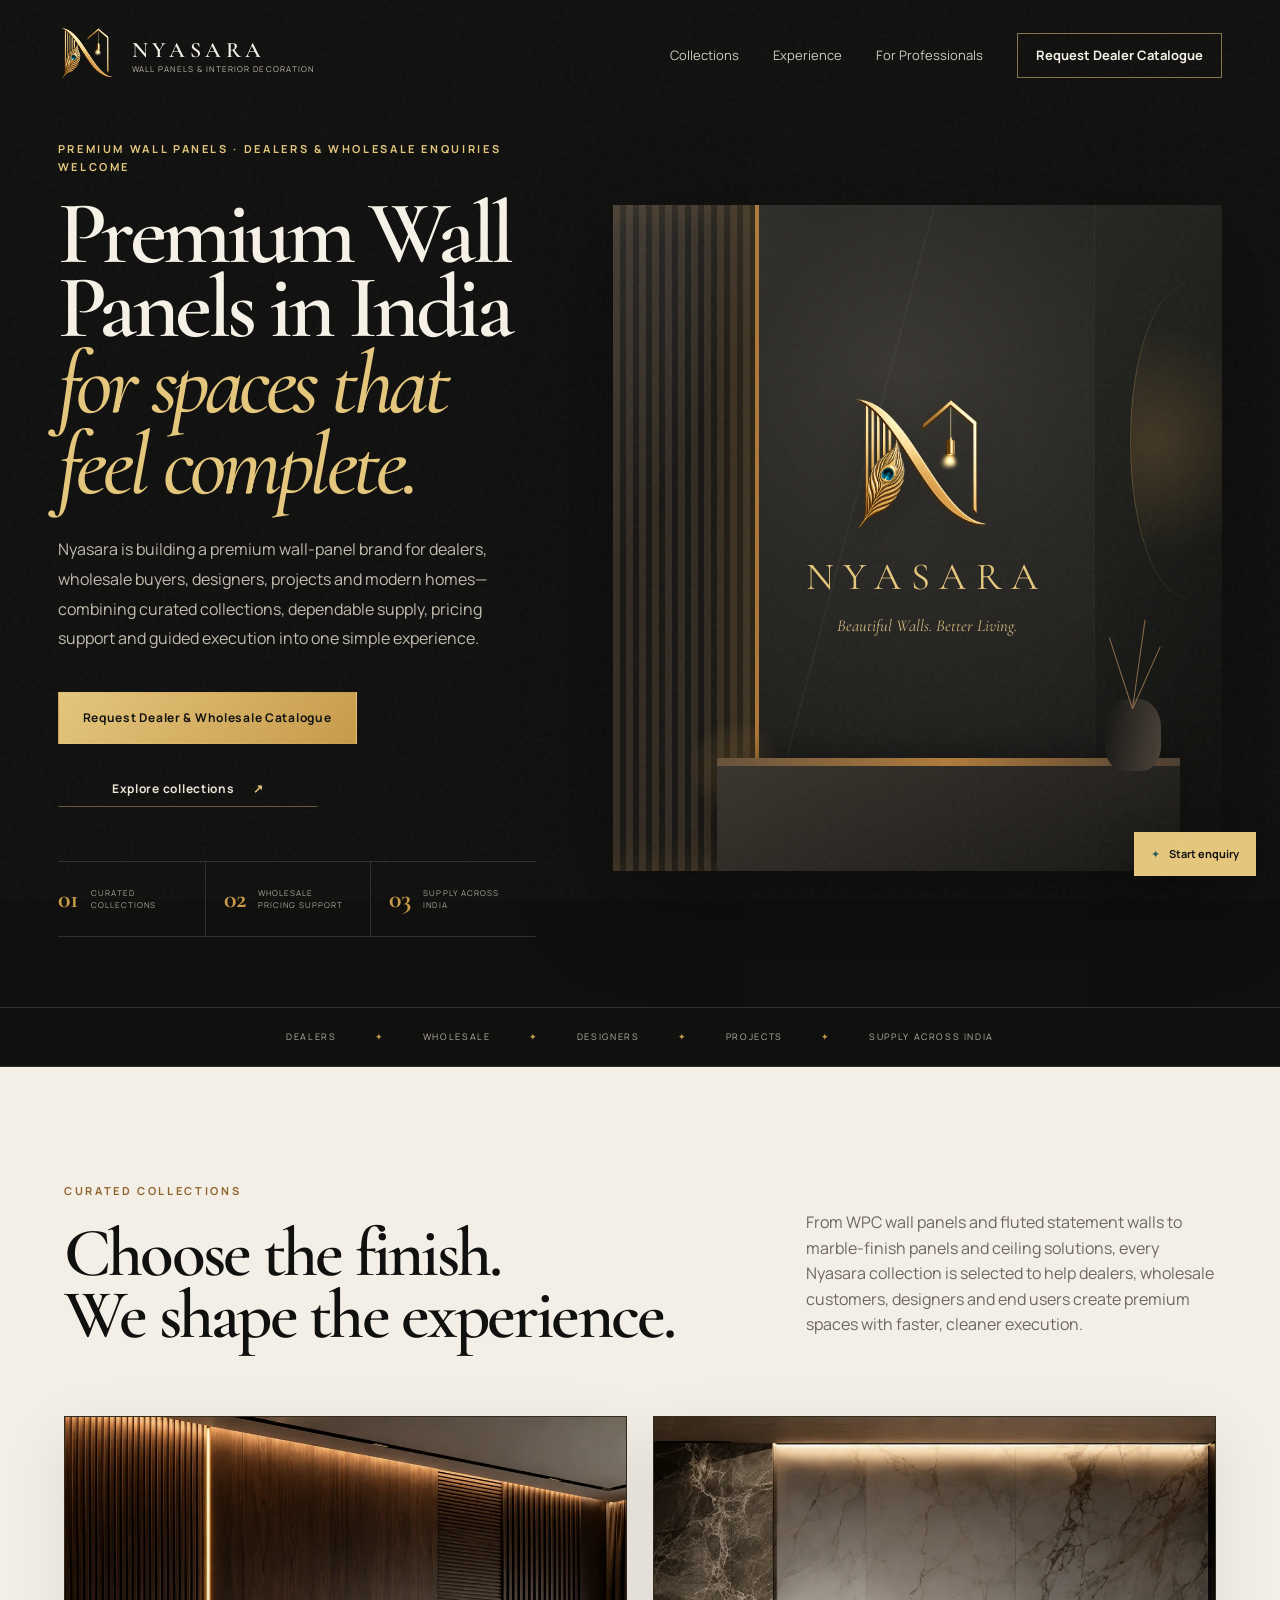
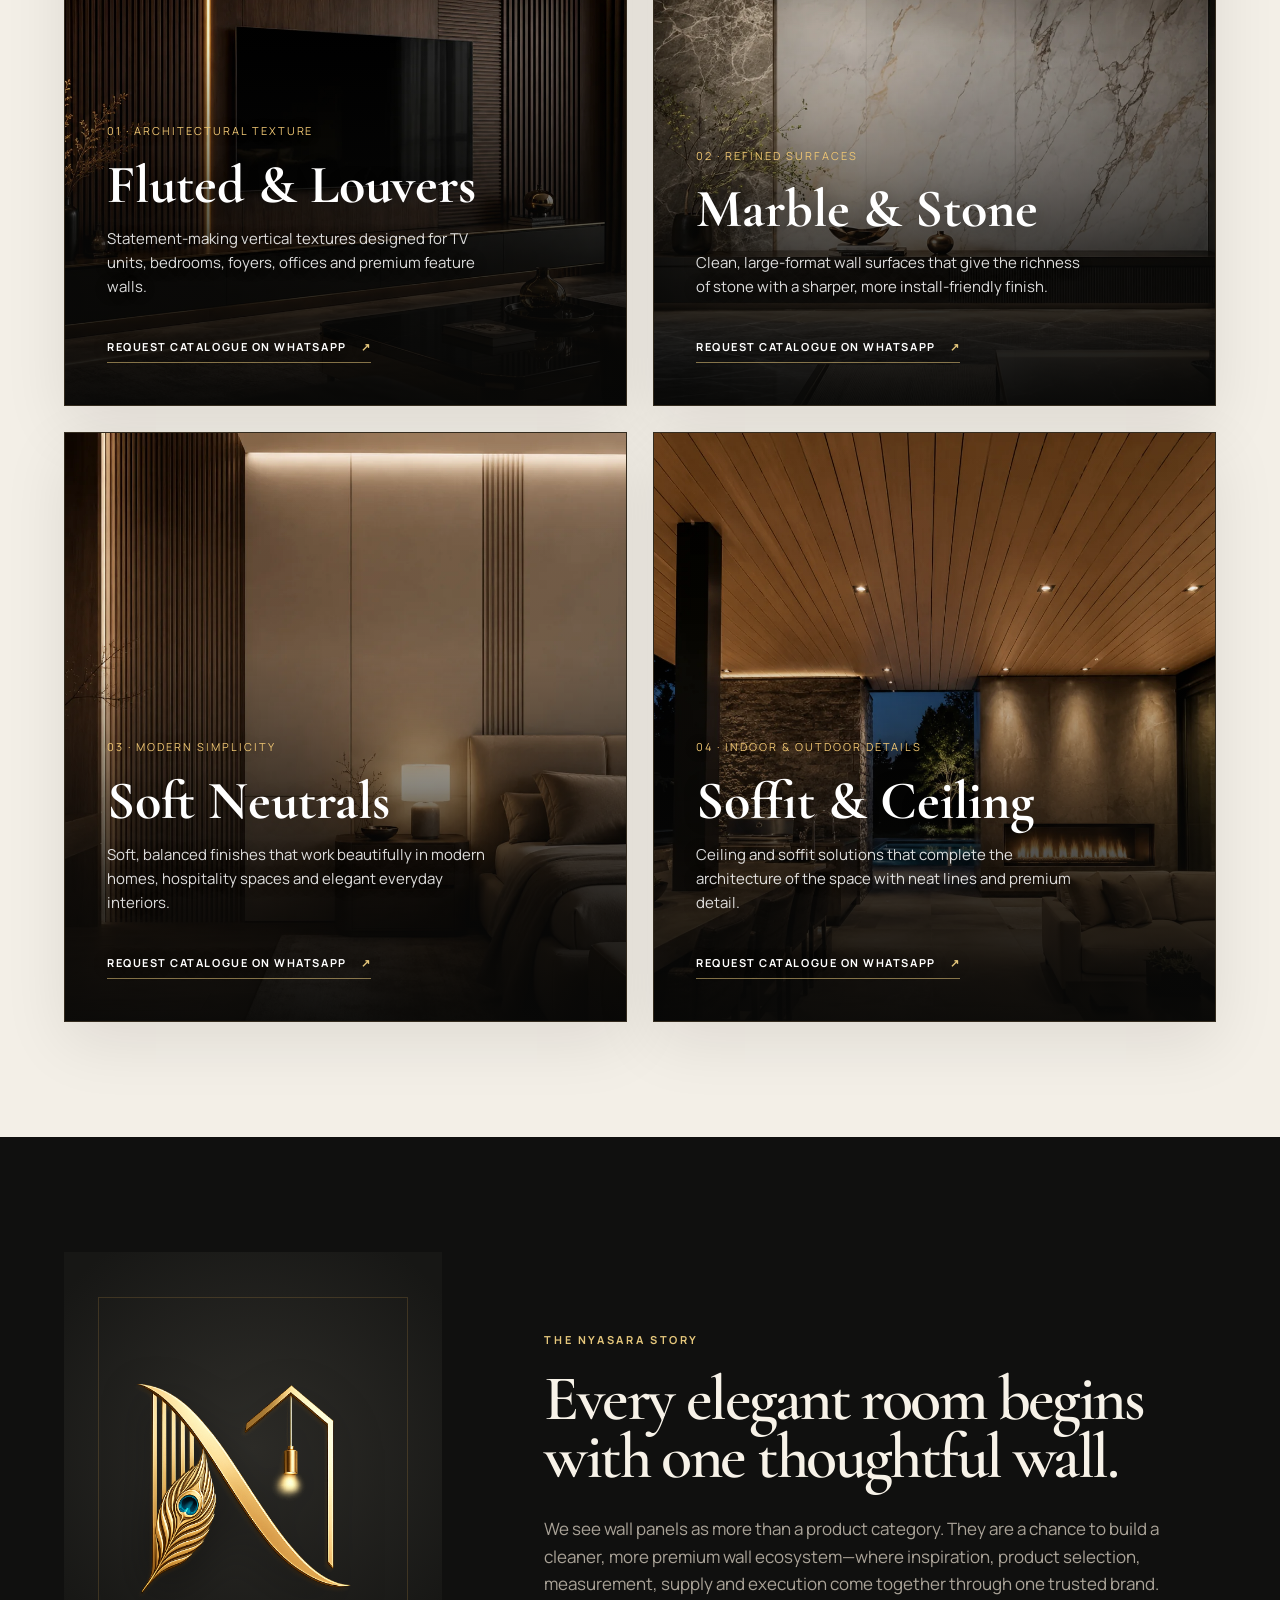
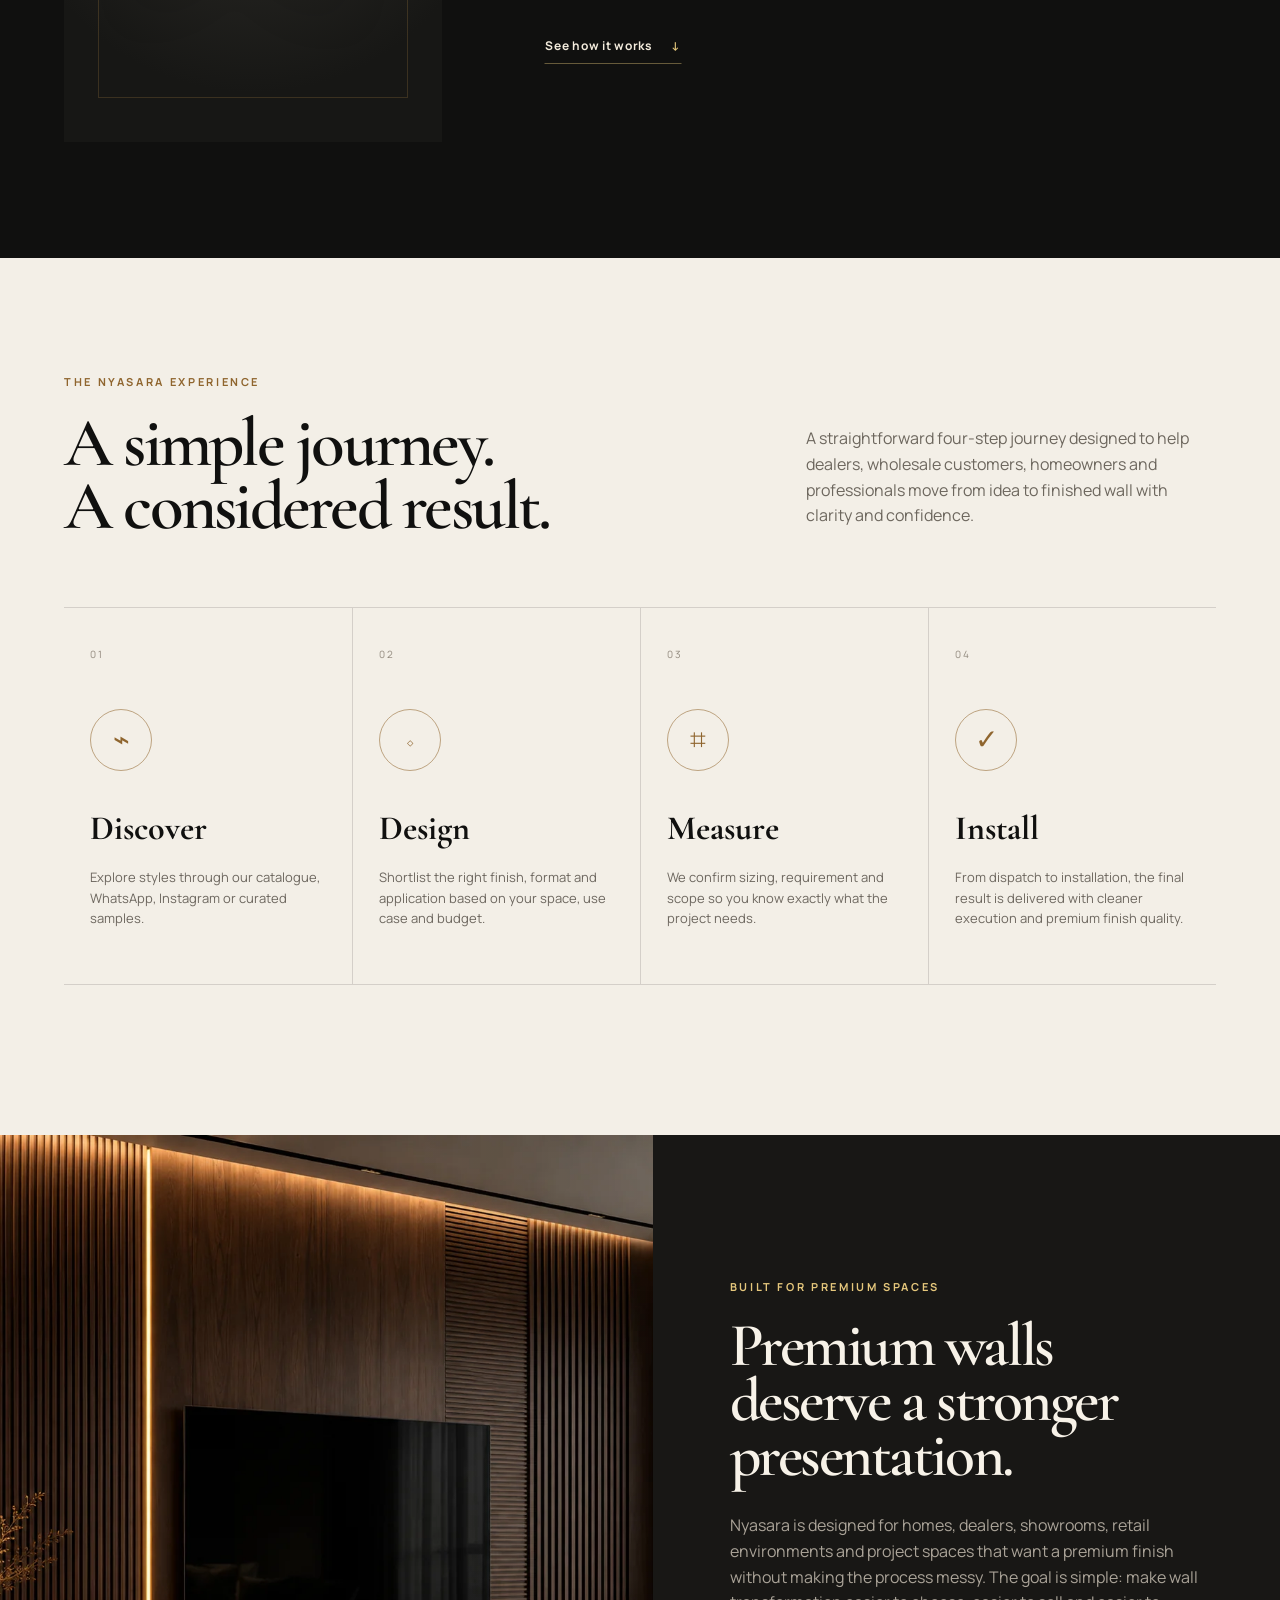
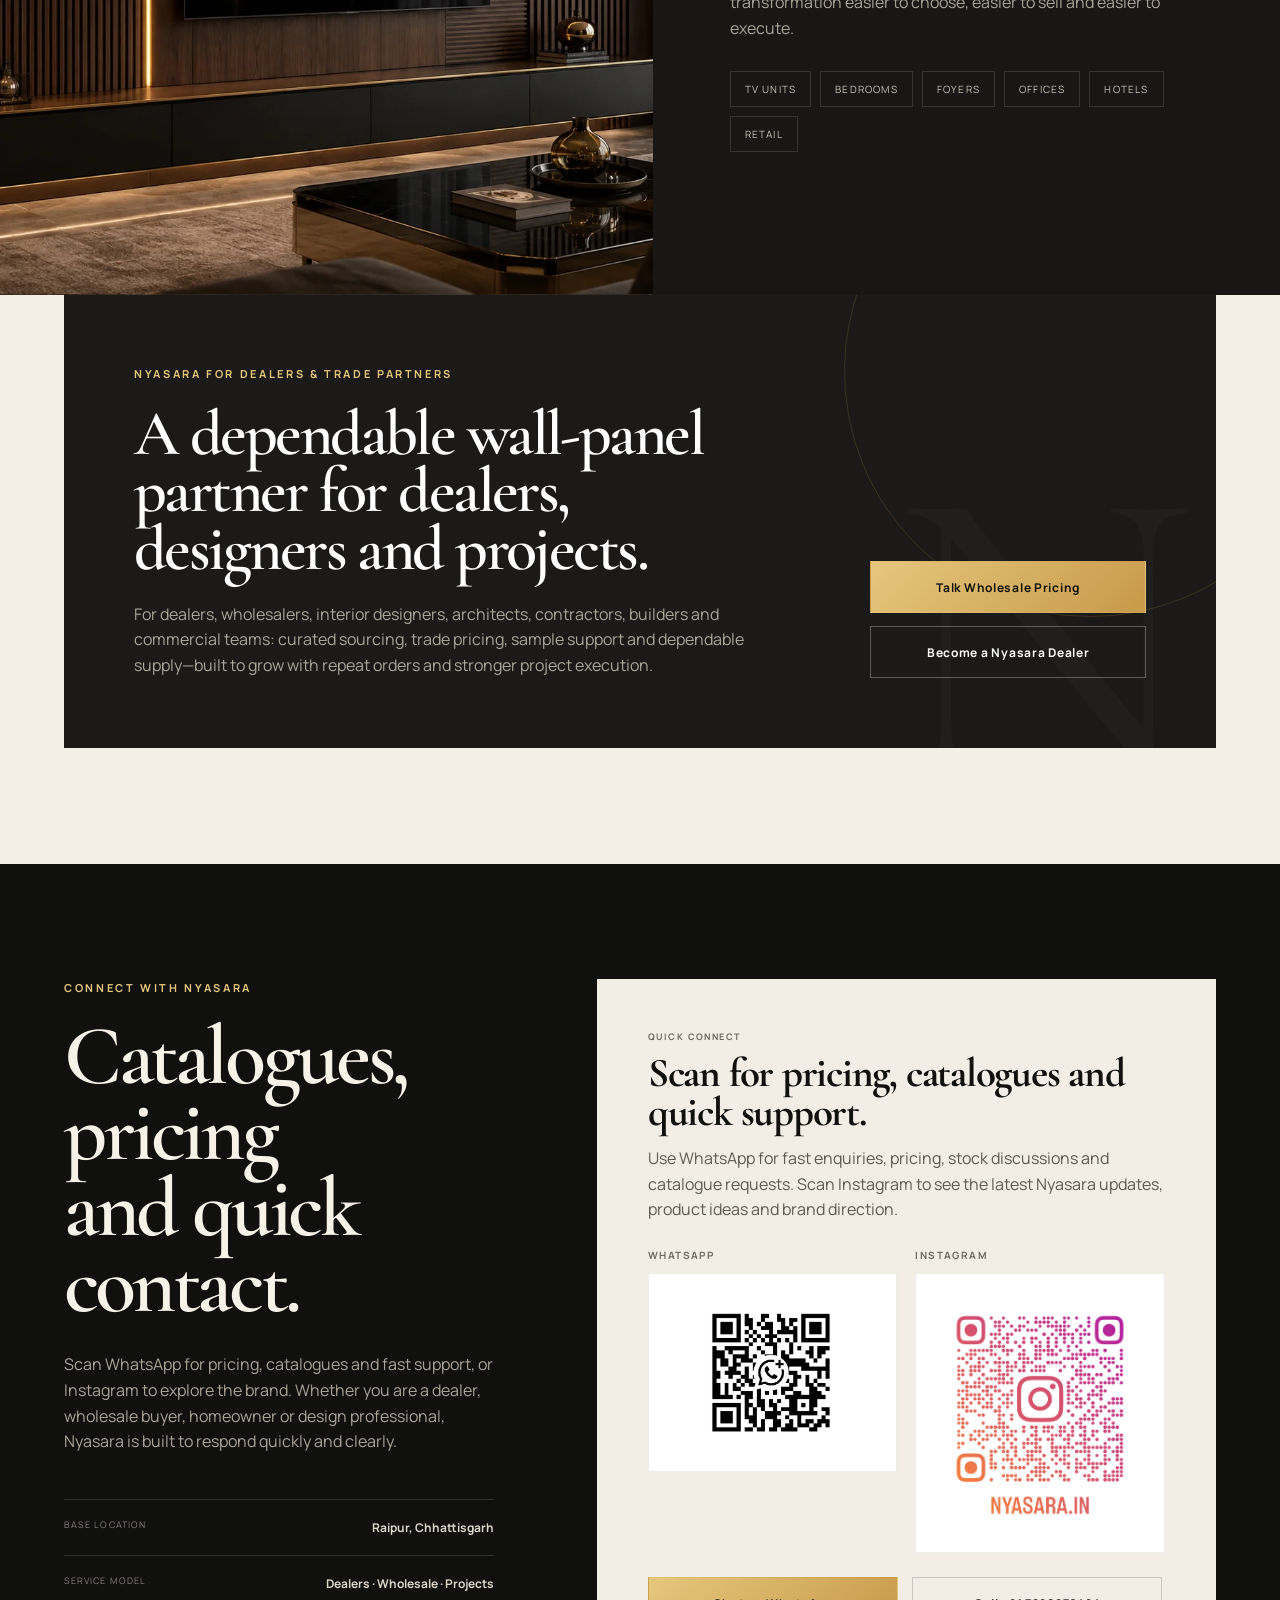
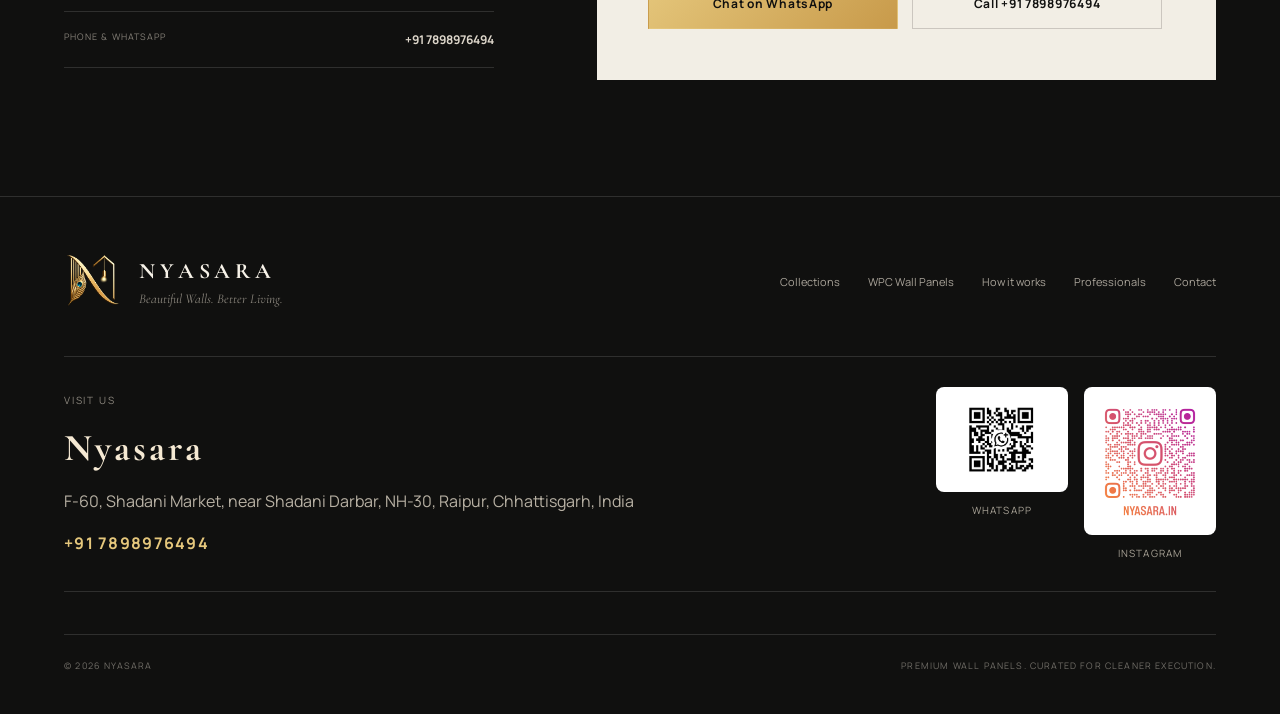
==== commit f0a4822d: "Update index.html" ====
--- a/index.html
+++ b/index.html
@@ -262,10 +262,10 @@
         </div>
 
         <p>
-          From fluted statement walls to marble-finish panels and ceiling
-          solutions, every Nyasara collection is selected to help dealers,
-          wholesale customers, designers and end users create premium spaces
-          with faster, cleaner execution.
+          From <a href="/wpc-wall-panels/">WPC wall panels</a> and fluted statement walls
+  to marble-finish panels and ceiling solutions, every Nyasara collection
+  is selected to help dealers, wholesale customers, designers and end users
+  create premium spaces with faster, cleaner execution.
         </p>
 
       </div>
@@ -878,7 +878,7 @@
       <a href="#collections">
         Collections
       </a>
-
+ <a href="/wpc-wall-panels/">WPC Wall Panels</a>
       <a href="#experience">
         How it works
       </a>
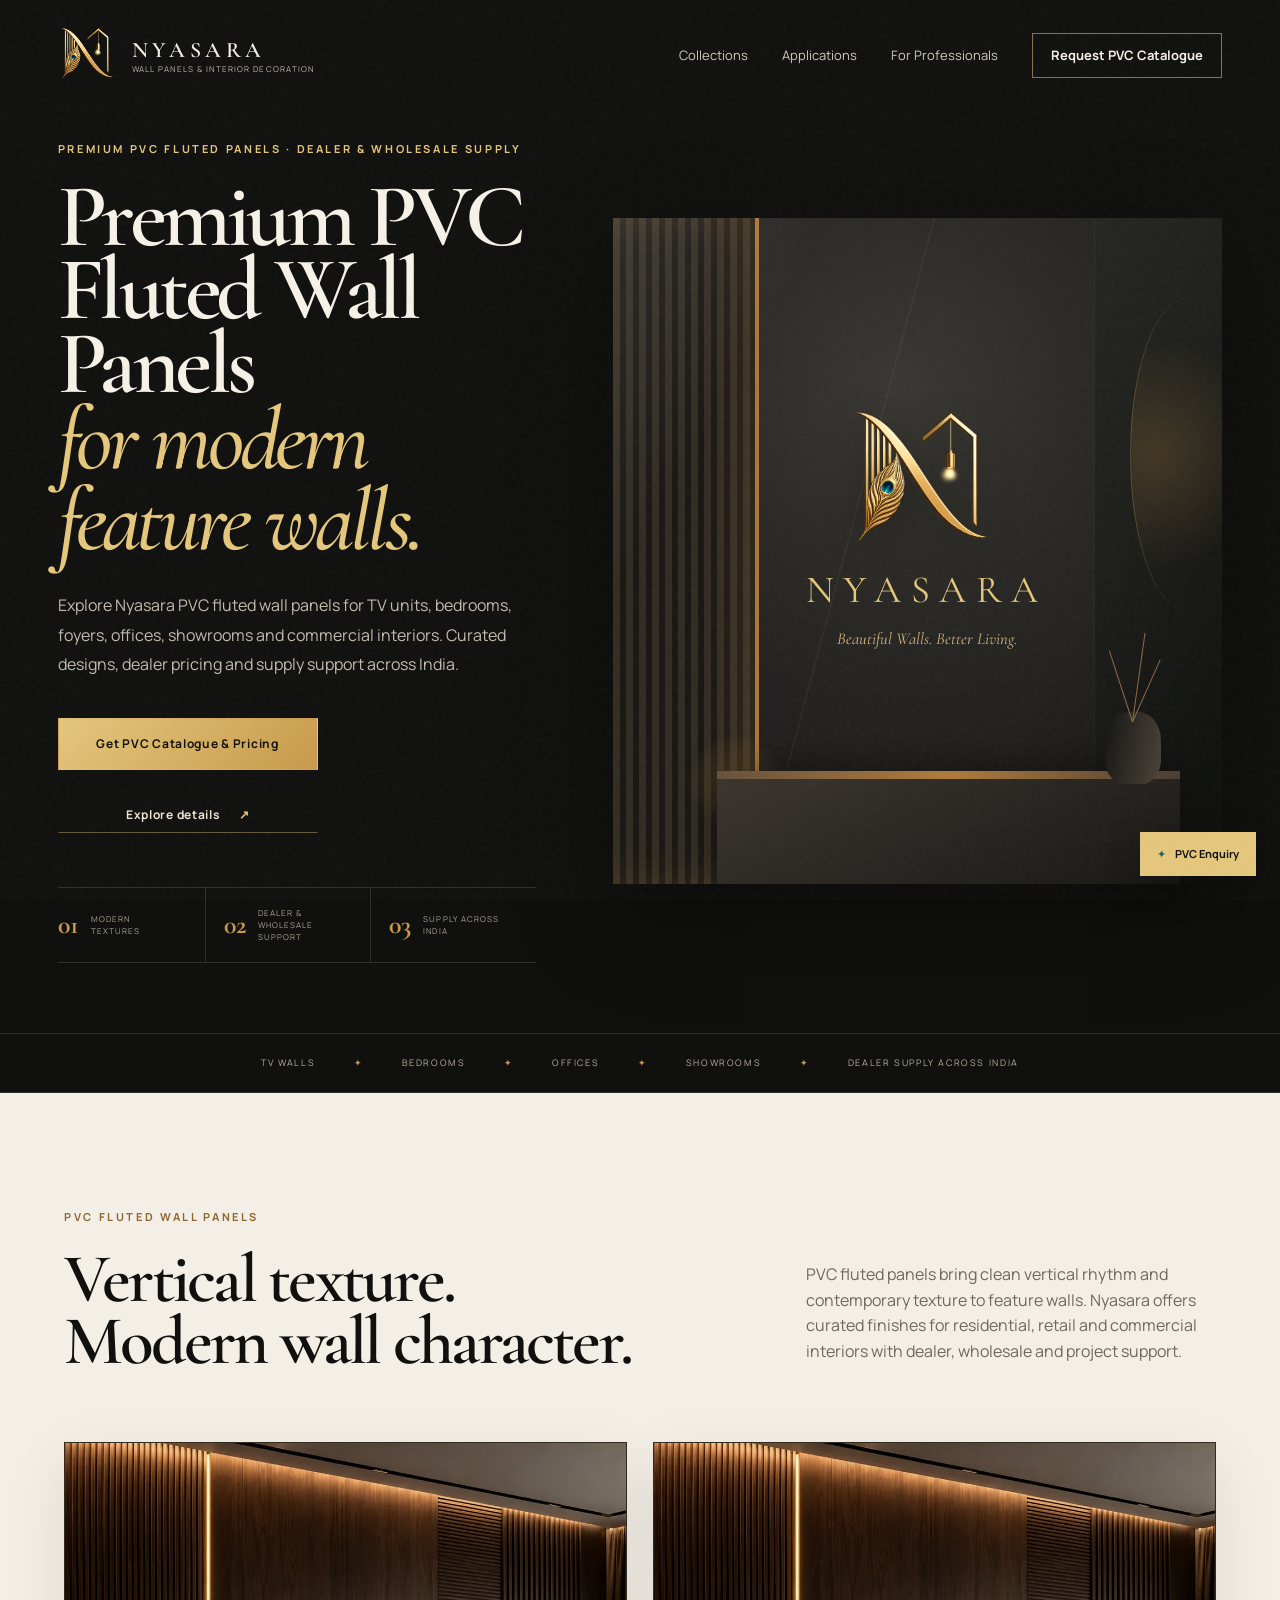
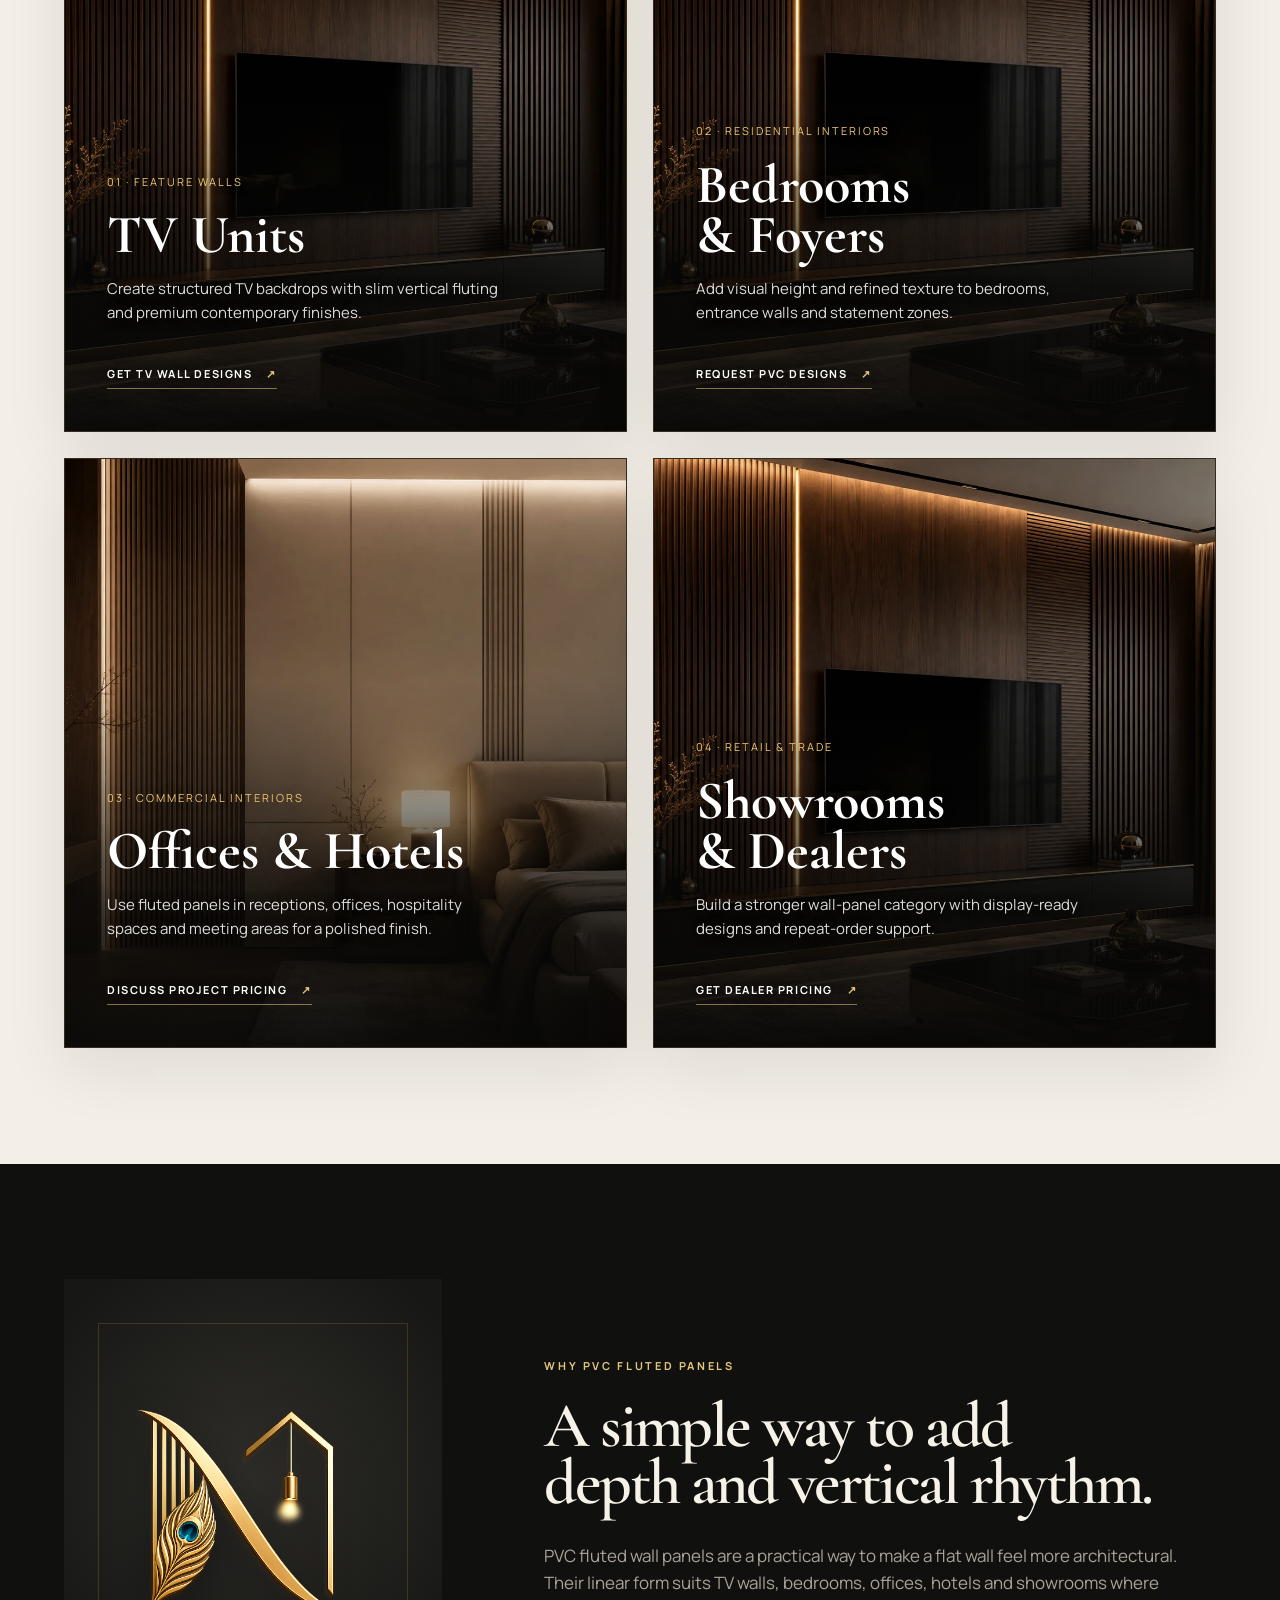
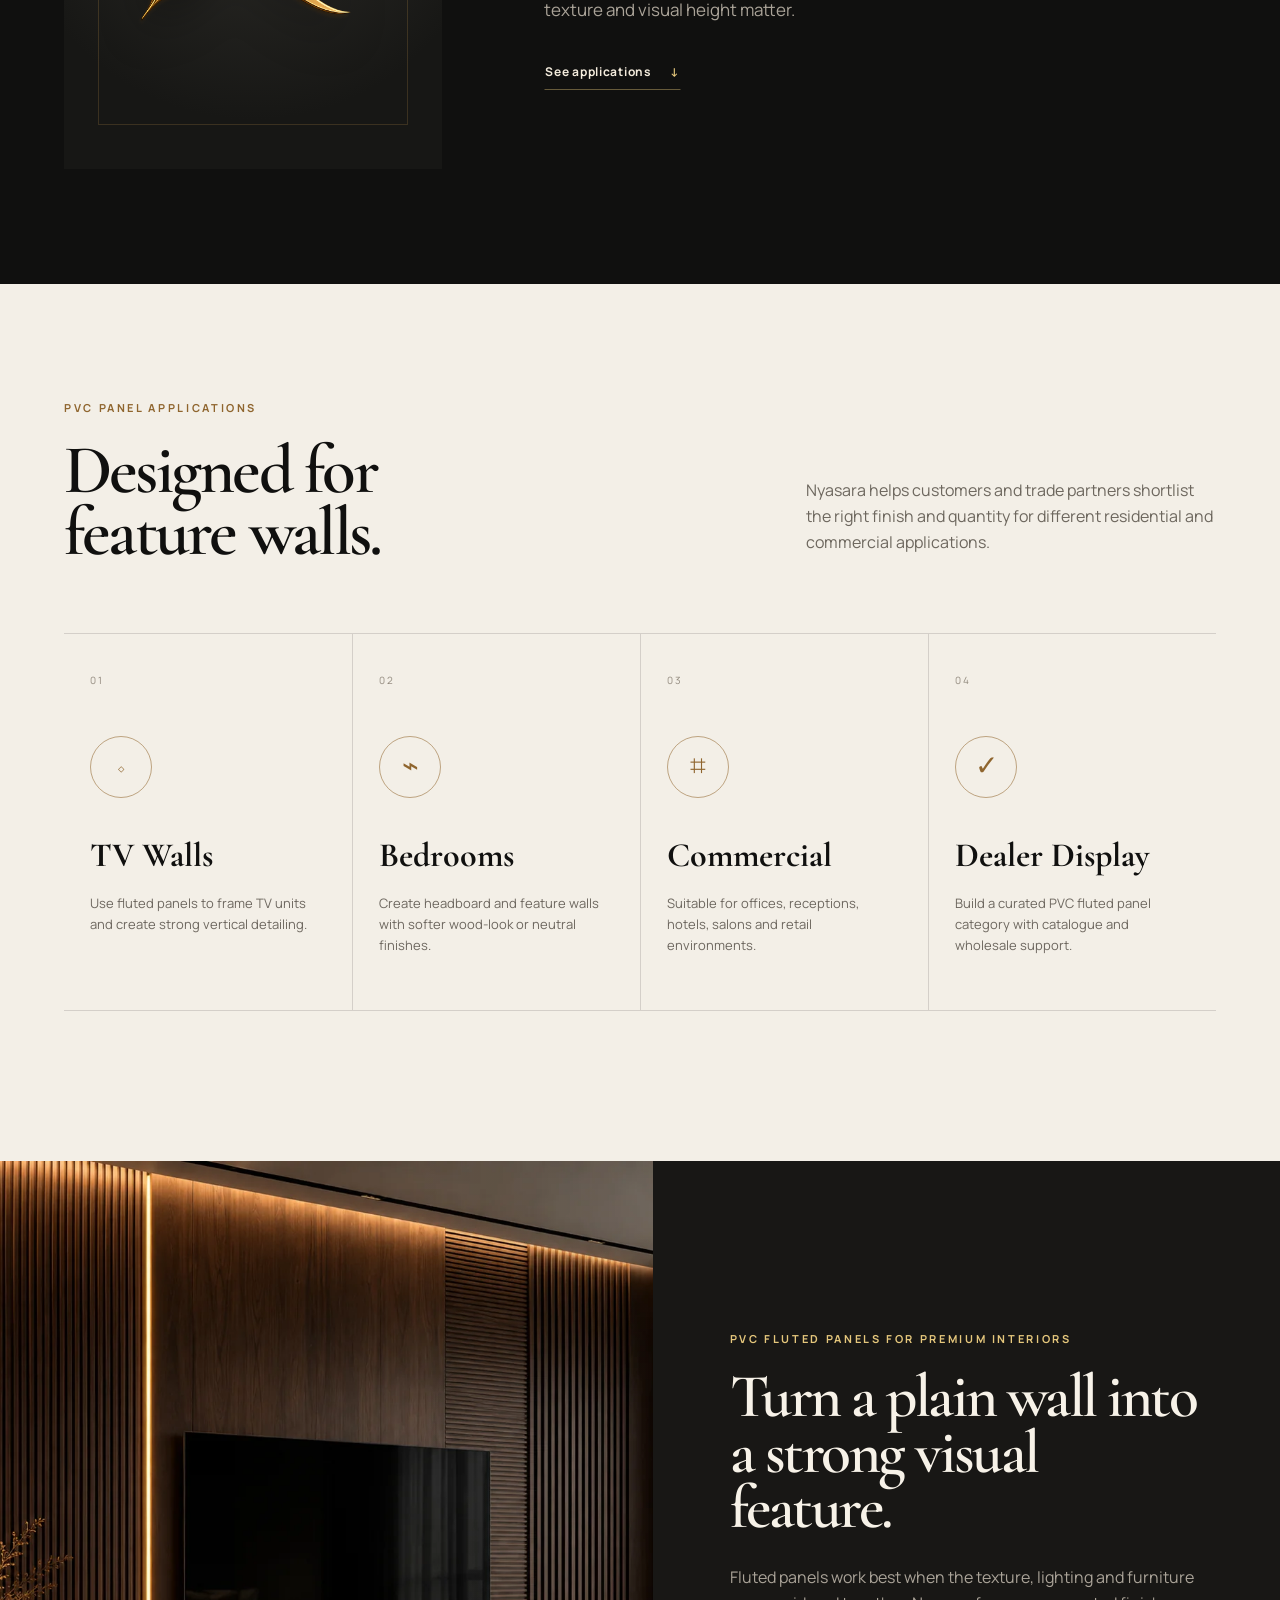
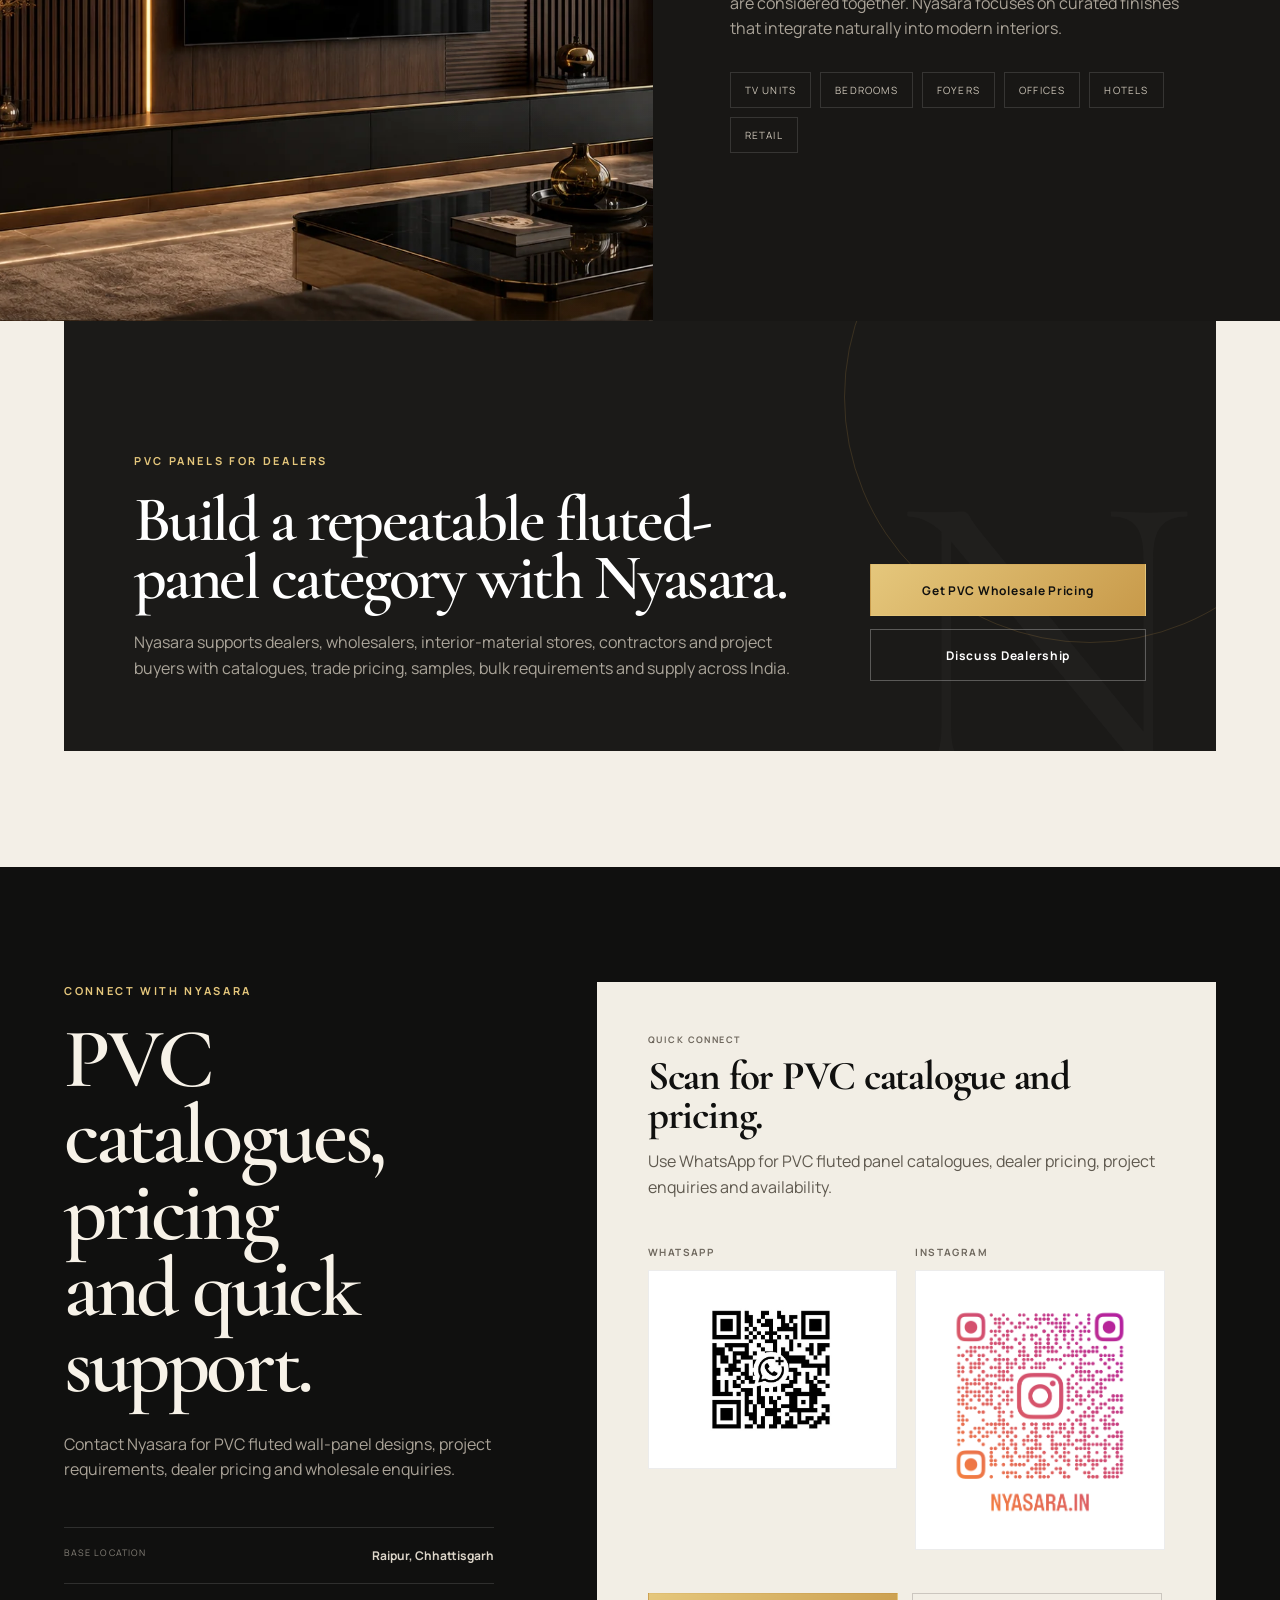
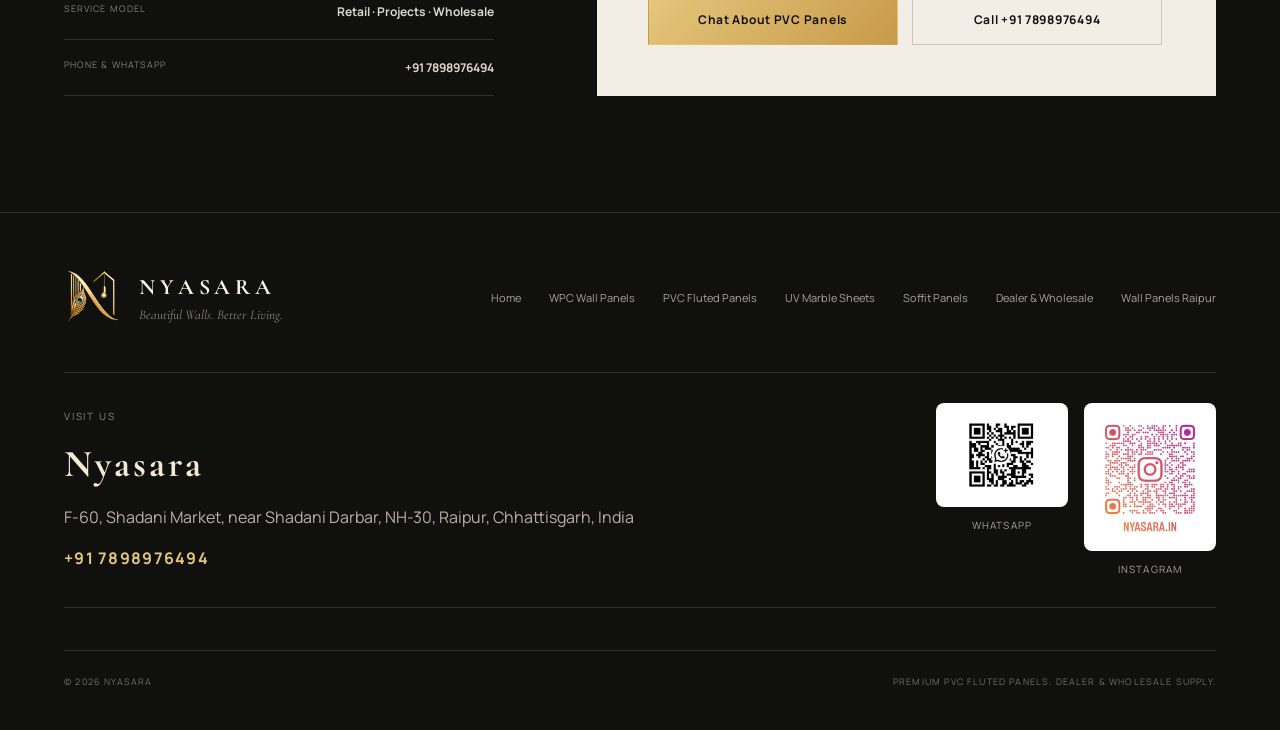
==== commit 69d15941: "Add files via upload" ====
--- a/index.html
+++ b/index.html
@@ -1,998 +1 @@
-<!DOCTYPE html>
-<html lang="en">
-<head>
-  <meta charset="UTF-8" />
-
-  <meta name="viewport" content="width=device-width, initial-scale=1.0" />
-
-  <!-- SEO CHANGE 1: Stronger meta description -->
-  <meta
-    name="description"
-    content="Premium wall panels in India for homes, dealers and projects. Explore WPC panels, PVC fluted panels, UV marble sheets, soffit and ceiling panels with wholesale supply from Nyasara."
-  />
-
-  <meta name="theme-color" content="#10100f" />
-
-  <!-- SEO CHANGE 2: Keyword-focused title -->
-  <title>Wall Panels in India | WPC, PVC, Fluted & UV Marble | Nyasara</title>
-
-  <!-- SEO CHANGE 3: Canonical URL -->
-  <link rel="canonical" href="https://nyasara.com/" />
-
-  <!-- SEO CHANGE 4: LocalBusiness Structured Data -->
-  <script type="application/ld+json">
-  {
-    "@context": "https://schema.org",
-    "@type": "LocalBusiness",
-    "@id": "https://nyasara.com/#localbusiness",
-    "name": "Nyasara",
-    "url": "https://nyasara.com/",
-    "logo": "https://nyasara.com/assets/nyasara-logo-master.png",
-    "image": "https://nyasara.com/assets/room-showcase-luxury.webp",
-    "telephone": "+91-7898976494",
-    "description": "Nyasara is a premium wall panel brand offering WPC wall panels, PVC fluted panels, UV marble sheets, soffit and ceiling panels for homes, dealers, designers and commercial projects across India.",
-    "address": {
-      "@type": "PostalAddress",
-      "streetAddress": "F-60, Shadani Market, near Shadani Darbar, NH-30",
-      "addressLocality": "Raipur",
-      "addressRegion": "Chhattisgarh",
-      "addressCountry": "IN"
-    },
-    "areaServed": {
-      "@type": "Country",
-      "name": "India"
-    }
-  }
-  </script>
-
-  <link rel="preconnect" href="https://fonts.googleapis.com">
-  <link rel="preconnect" href="https://fonts.gstatic.com" crossorigin>
-
-  <link
-    href="https://fonts.googleapis.com/css2?family=Cormorant+Garamond:wght@500;600;700&family=Manrope:wght@400;500;600;700&display=swap"
-    rel="stylesheet"
-  >
-
-  <link rel="stylesheet" href="styles.css" />
-</head>
-
-<body>
-
-  <div class="grain" aria-hidden="true"></div>
-
-  <header class="site-header" id="top">
-
-    <a class="brand" href="#top" aria-label="Nyasara home">
-
-      <img
-        src="assets/nyasara-logo-master.png"
-        alt="Nyasara emblem"
-      />
-
-      <span class="brand-copy">
-        <strong>NYASARA</strong>
-        <small>Wall Panels & Interior Decoration</small>
-      </span>
-
-    </a>
-
-    <button
-      class="menu-toggle"
-      aria-expanded="false"
-      aria-controls="site-nav"
-      aria-label="Open navigation"
-    >
-      <span></span>
-      <span></span>
-    </button>
-
-    <nav class="site-nav" id="site-nav">
-
-      <a href="#collections">Collections</a>
-
-      <a href="#experience">Experience</a>
-
-      <a href="#professionals">For Professionals</a>
-
-      <a
-        href="https://wa.me/917898976494?text=Hi%20Nyasara%2C%20I%27m%20interested%20in%20the%20dealer/wholesale%20catalogue%20and%20pricing.%20Please%20share%20the%20details."
-        target="_blank"
-        rel="noopener noreferrer"
-        class="nav-cta"
-      >
-        Request Dealer Catalogue
-      </a>
-
-    </nav>
-
-  </header>
-
-
-  <main>
-
-    <section class="hero">
-
-      <div class="hero-copy reveal">
-
-        <p class="eyebrow">
-          Premium wall panels · Dealers & wholesale enquiries welcome
-        </p>
-
-        <!-- SEO CHANGE 5: Keyword-relevant H1 -->
-        <h1>
-          Premium Wall Panels in India
-          <br>
-          <em>for spaces that feel complete.</em>
-        </h1>
-
-        <p class="hero-lede">
-          Nyasara is building a premium wall-panel brand for dealers,
-          wholesale buyers, designers, projects and modern homes—combining
-          curated collections, dependable supply, pricing support and guided
-          execution into one simple experience.
-        </p>
-
-        <div class="hero-actions">
-
-          <a
-            class="button button-primary"
-            href="https://wa.me/917898976494?text=Hi%20Nyasara%2C%20I%27m%20interested%20in%20the%20dealer/wholesale%20catalogue%20and%20pricing.%20Please%20share%20the%20details."
-            target="_blank"
-            rel="noopener noreferrer"
-          >
-            Request Dealer & Wholesale Catalogue
-          </a>
-
-          <a class="button button-text" href="#collections">
-            Explore collections <span>↗</span>
-          </a>
-
-        </div>
-
-
-        <div class="hero-trust">
-
-          <div>
-            <strong>01</strong>
-            <span>Curated<br>collections</span>
-          </div>
-
-          <div>
-            <strong>02</strong>
-            <span>Wholesale<br>pricing support</span>
-          </div>
-
-          <div>
-            <strong>03</strong>
-            <span>Supply across<br>India</span>
-          </div>
-
-        </div>
-
-      </div>
-
-
-      <div
-        class="hero-visual reveal reveal-delay-1"
-        aria-label="Modern wall panel interior concept"
-      >
-
-        <div class="scene">
-
-          <div class="scene-wall scene-wall-left"></div>
-
-          <div class="scene-wall scene-wall-center">
-
-            <div class="hero-logo-lockup">
-
-              <img
-                src="assets/nyasara-logo-master.png"
-                alt=""
-              />
-
-              <span>NYASARA</span>
-
-              <small>
-                Beautiful Walls. Better Living.
-              </small>
-
-            </div>
-
-          </div>
-
-          <div class="scene-wall scene-wall-right"></div>
-
-          <div class="console"></div>
-
-          <div class="vase">
-            <i></i>
-            <i></i>
-            <i></i>
-          </div>
-
-          <div class="ambient-light"></div>
-
-        </div>
-
-      </div>
-
-    </section>
-
-
-    <section
-      class="brand-strip"
-      aria-label="Nyasara brand values"
-    >
-
-      <span>Dealers</span>
-      <i>✦</i>
-
-      <span>Wholesale</span>
-      <i>✦</i>
-
-      <span>Designers</span>
-      <i>✦</i>
-
-      <span>Projects</span>
-      <i>✦</i>
-
-      <span>Supply Across India</span>
-
-    </section>
-
-
-    <section
-      class="section section-light"
-      id="collections"
-    >
-
-      <div class="section-heading reveal">
-
-        <div>
-
-          <p class="eyebrow dark">
-            Curated collections
-          </p>
-
-          <h2>
-            Choose the finish.<br>
-            We shape the experience.
-          </h2>
-
-        </div>
-
-        <p>
-          From <a href="/wpc-wall-panels/">WPC wall panels</a> and fluted statement walls
-  to marble-finish panels and ceiling solutions, every Nyasara collection
-  is selected to help dealers, wholesale customers, designers and end users
-  create premium spaces with faster, cleaner execution.
-        </p>
-
-      </div>
-
-
-      <div class="collection-grid">
-
-
-        <article
-          class="collection-card collection-wood reveal"
-        >
-
-          <div class="panel-art wood-art">
-
-            <img
-              loading="lazy"
-              decoding="async"
-              src="assets/collection-fluted-luxury.webp"
-              alt="Luxury walnut fluted and louver wall panel installation"
-            />
-
-          </div>
-
-          <div class="card-copy">
-
-            <small>
-              01 · Architectural texture
-            </small>
-
-            <h3>
-              Fluted & Louvers
-            </h3>
-
-            <p>
-              Statement-making vertical textures designed for TV units,
-              bedrooms, foyers, offices and premium feature walls.
-            </p>
-
-            <a
-              href="https://wa.me/917898976494?text=Hi%20Nyasara%2C%20I%27m%20interested%20in%20Fluted%20%26%20Louvers.%20Please%20share%20the%20catalogue%2C%20pricing%20and%20dealer/wholesale%20details."
-              target="_blank"
-              rel="noopener noreferrer"
-            >
-              Request Catalogue on WhatsApp
-              <span>↗</span>
-            </a>
-
-          </div>
-
-        </article>
-
-
-
-        <article
-          class="collection-card collection-stone reveal reveal-delay-1"
-        >
-
-          <div class="panel-art stone-art">
-
-            <img
-              loading="lazy"
-              decoding="async"
-              src="assets/collection-marble-luxury.webp"
-              alt="Luxury marble and stone wall panel installation"
-            />
-
-          </div>
-
-          <div class="card-copy">
-
-            <small>
-              02 · Refined surfaces
-            </small>
-
-            <h3>
-              Marble & Stone
-            </h3>
-
-            <p>
-              Clean, large-format wall surfaces that give the richness of
-              stone with a sharper, more install-friendly finish.
-            </p>
-
-            <a
-              href="https://wa.me/917898976494?text=Hi%20Nyasara%2C%20I%27m%20interested%20in%20Marble%20%26%20Stone%20wall%20panels.%20Please%20share%20the%20catalogue%2C%20pricing%20and%20dealer/wholesale%20details."
-              target="_blank"
-              rel="noopener noreferrer"
-            >
-              Request Catalogue on WhatsApp
-              <span>↗</span>
-            </a>
-
-          </div>
-
-        </article>
-
-
-
-        <article
-          class="collection-card collection-mineral reveal"
-        >
-
-          <div class="panel-art mineral-art">
-
-            <img
-              loading="lazy"
-              decoding="async"
-              src="assets/collection-neutrals-luxury.webp"
-              alt="Luxury soft neutral wall panel installation"
-            />
-
-          </div>
-
-          <div class="card-copy">
-
-            <small>
-              03 · Modern simplicity
-            </small>
-
-            <h3>
-              Soft Neutrals
-            </h3>
-
-            <p>
-              Soft, balanced finishes that work beautifully in modern homes,
-              hospitality spaces and elegant everyday interiors.
-            </p>
-
-            <a
-              href="https://wa.me/917898976494?text=Hi%20Nyasara%2C%20I%27m%20interested%20in%20Soft%20Neutral%20wall%20panels.%20Please%20share%20the%20catalogue%2C%20pricing%20and%20dealer/wholesale%20details."
-              target="_blank"
-              rel="noopener noreferrer"
-            >
-              Request Catalogue on WhatsApp
-              <span>↗</span>
-            </a>
-
-          </div>
-
-        </article>
-
-
-
-        <article
-          class="collection-card collection-ceiling reveal reveal-delay-1"
-        >
-
-          <div class="panel-art ceiling-art">
-
-            <img
-              loading="lazy"
-              decoding="async"
-              src="assets/collection-soffit-luxury.webp"
-              alt="Luxury soffit and ceiling panel installation"
-            />
-
-          </div>
-
-          <div class="card-copy">
-
-            <small>
-              04 · Indoor & outdoor details
-            </small>
-
-            <h3>
-              Soffit & Ceiling
-            </h3>
-
-            <p>
-              Ceiling and soffit solutions that complete the architecture
-              of the space with neat lines and premium detail.
-            </p>
-
-            <a
-              href="https://wa.me/917898976494?text=Hi%20Nyasara%2C%20I%27m%20interested%20in%20Soffit%20%26%20Ceiling%20panels.%20Please%20share%20the%20catalogue%2C%20pricing%20and%20dealer/wholesale%20details."
-              target="_blank"
-              rel="noopener noreferrer"
-            >
-              Request Catalogue on WhatsApp
-              <span>↗</span>
-            </a>
-
-          </div>
-
-        </article>
-
-
-      </div>
-
-    </section>
-
-
-    <section class="section philosophy">
-
-      <div class="philosophy-mark reveal">
-
-        <img
-          src="assets/nyasara-logo-master.png"
-          alt="Nyasara emblem"
-        />
-
-      </div>
-
-
-      <div class="philosophy-copy reveal reveal-delay-1">
-
-        <p class="eyebrow">
-          The Nyasara story
-        </p>
-
-        <h2>
-          Every elegant room begins<br>
-          with one thoughtful wall.
-        </h2>
-
-        <p>
-          We see wall panels as more than a product category. They are a
-          chance to build a cleaner, more premium wall ecosystem—where
-          inspiration, product selection, measurement, supply and execution
-          come together through one trusted brand.
-        </p>
-
-        <a
-          class="button button-text light"
-          href="#experience"
-        >
-          See how it works <span>↓</span>
-        </a>
-
-      </div>
-
-    </section>
-
-
-    <section
-      class="section section-light process"
-      id="experience"
-    >
-
-      <div class="section-heading reveal">
-
-        <div>
-
-          <p class="eyebrow dark">
-            The Nyasara experience
-          </p>
-
-          <h2>
-            A simple journey.<br>
-            A considered result.
-          </h2>
-
-        </div>
-
-        <p>
-          A straightforward four-step journey designed to help dealers,
-          wholesale customers, homeowners and professionals move from idea
-          to finished wall with clarity and confidence.
-        </p>
-
-      </div>
-
-
-      <div class="steps">
-
-
-        <article class="step reveal">
-
-          <span>01</span>
-
-          <div class="step-icon">⌁</div>
-
-          <h3>Discover</h3>
-
-          <p>
-            Explore styles through our catalogue, WhatsApp, Instagram
-            or curated samples.
-          </p>
-
-        </article>
-
-
-        <article class="step reveal reveal-delay-1">
-
-          <span>02</span>
-
-          <div class="step-icon">◇</div>
-
-          <h3>Design</h3>
-
-          <p>
-            Shortlist the right finish, format and application based on
-            your space, use case and budget.
-          </p>
-
-        </article>
-
-
-        <article class="step reveal reveal-delay-2">
-
-          <span>03</span>
-
-          <div class="step-icon">⌗</div>
-
-          <h3>Measure</h3>
-
-          <p>
-            We confirm sizing, requirement and scope so you know exactly
-            what the project needs.
-          </p>
-
-        </article>
-
-
-        <article class="step reveal reveal-delay-3">
-
-          <span>04</span>
-
-          <div class="step-icon">✓</div>
-
-          <h3>Install</h3>
-
-          <p>
-            From dispatch to installation, the final result is delivered
-            with cleaner execution and premium finish quality.
-          </p>
-
-        </article>
-
-
-      </div>
-
-    </section>
-
-
-
-    <section class="room-section">
-
-
-      <div class="room-visual reveal">
-
-        <img
-          loading="lazy"
-          decoding="async"
-          src="assets/room-showcase-luxury.webp"
-          alt="Luxury Nyasara TV wall and fluted panel installation"
-        />
-
-      </div>
-
-
-      <div class="room-copy reveal reveal-delay-1">
-
-        <p class="eyebrow">
-          Built for premium spaces
-        </p>
-
-        <h2>
-          Premium walls deserve a stronger presentation.
-        </h2>
-
-        <p>
-          Nyasara is designed for homes, dealers, showrooms, retail
-          environments and project spaces that want a premium finish without
-          making the process messy. The goal is simple: make wall
-          transformation easier to choose, easier to sell and easier to execute.
-        </p>
-
-
-        <div class="use-cases">
-
-          <span>TV units</span>
-          <span>Bedrooms</span>
-          <span>Foyers</span>
-          <span>Offices</span>
-          <span>Hotels</span>
-          <span>Retail</span>
-
-        </div>
-
-      </div>
-
-    </section>
-
-
-
-    <section
-      class="section professionals"
-      id="professionals"
-    >
-
-      <div class="professional-card reveal">
-
-        <div>
-
-          <p class="eyebrow">
-            Nyasara for dealers & trade partners
-          </p>
-
-          <h2>
-            A dependable wall-panel partner for dealers,
-            designers and projects.
-          </h2>
-
-          <p>
-            For dealers, wholesalers, interior designers, architects,
-            contractors, builders and commercial teams: curated sourcing,
-            trade pricing, sample support and dependable supply—built to
-            grow with repeat orders and stronger project execution.
-          </p>
-
-        </div>
-
-
-        <div class="professional-actions">
-
-          <a
-            class="button button-primary"
-            href="https://wa.me/917898976494?text=Hi%20Nyasara%2C%20I%27m%20interested%20in%20wholesale%20pricing%20and%20dealership%20opportunities.%20Please%20share%20MOQ%2C%20pricing%20and%20catalogue%20details."
-            target="_blank"
-            rel="noopener noreferrer"
-          >
-            Talk Wholesale Pricing
-          </a>
-
-
-          <a
-            class="button button-outline"
-            href="https://wa.me/917898976494?text=Hi%20Nyasara%2C%20I%27m%20interested%20in%20wholesale%20pricing%20and%20dealership%20opportunities.%20Please%20share%20MOQ%2C%20pricing%20and%20catalogue%20details."
-            target="_blank"
-            rel="noopener noreferrer"
-          >
-            Become a Nyasara Dealer
-          </a>
-
-        </div>
-
-      </div>
-
-    </section>
-
-
-
-    <section
-      class="section contact"
-      id="contact"
-    >
-
-      <div class="contact-intro reveal">
-
-        <p class="eyebrow">
-          Connect with Nyasara
-        </p>
-
-        <h2>
-          Catalogues, pricing<br>
-          and quick contact.
-        </h2>
-
-        <p>
-          Scan WhatsApp for pricing, catalogues and fast support, or
-          Instagram to explore the brand. Whether you are a dealer,
-          wholesale buyer, homeowner or design professional, Nyasara
-          is built to respond quickly and clearly.
-        </p>
-
-
-        <div class="contact-points">
-
-          <div>
-            <small>Base location</small>
-            <strong>Raipur, Chhattisgarh</strong>
-          </div>
-
-          <div>
-            <small>Service model</small>
-            <strong>Dealers · Wholesale · Projects</strong>
-          </div>
-
-          <div>
-            <small>Phone & WhatsApp</small>
-            <strong>+91 7898976494</strong>
-          </div>
-
-        </div>
-
-      </div>
-
-
-
-      <div class="contact-qr-card reveal reveal-delay-1">
-
-        <div class="contact-qr-top">
-
-          <small>
-            Quick connect
-          </small>
-
-          <h3>
-            Scan for pricing, catalogues and quick support.
-          </h3>
-
-          <p>
-            Use WhatsApp for fast enquiries, pricing, stock discussions
-            and catalogue requests. Scan Instagram to see the latest
-            Nyasara updates, product ideas and brand direction.
-          </p>
-
-        </div>
-
-
-        <div class="contact-qr-row">
-
-
-          <div class="contact-qr-item">
-
-            <span>WhatsApp</span>
-
-            <div class="contact-qr-box">
-
-              <img
-                src="assets/nyasara-qr-code.jpg"
-                alt="Scannable WhatsApp QR code to connect with Nyasara"
-              />
-
-            </div>
-
-          </div>
-
-
-
-          <div class="contact-qr-item">
-
-            <span>Instagram</span>
-
-            <div class="contact-qr-box">
-
-              <img
-                src="assets/nyasara-instagram-qr.png"
-                alt="Scannable Instagram QR code for Nyasara"
-              />
-
-            </div>
-
-          </div>
-
-
-        </div>
-
-
-
-        <div class="contact-qr-actions">
-
-          <a
-            class="button button-primary"
-            href="https://wa.me/917898976494?text=Hi%20Nyasara%2C%20I%27d%20like%20to%20enquire%20about%20your%20wall%20panels%20and%20get%20the%20catalogue%20and%20pricing."
-            target="_blank"
-            rel="noopener noreferrer"
-          >
-            Chat on WhatsApp
-          </a>
-
-
-          <a
-            class="button button-outline dark-outline"
-            href="tel:+917898976494"
-          >
-            Call +91 7898976494
-          </a>
-
-        </div>
-
-      </div>
-
-    </section>
-
-  </main>
-
-
-
-  <footer>
-
-
-    <a
-      class="footer-brand"
-      href="#top"
-    >
-
-      <img
-        src="assets/nyasara-logo-master.png"
-        alt=""
-      />
-
-      <div>
-
-        <strong>NYASARA</strong>
-
-        <small>
-          Beautiful Walls. Better Living.
-        </small>
-
-      </div>
-
-    </a>
-
-
-
-    <div class="footer-links">
-
-      <a href="#collections">
-        Collections
-      </a>
- <a href="/wpc-wall-panels/">WPC Wall Panels</a>
-      <a href="#experience">
-        How it works
-      </a>
-
-      <a href="#professionals">
-        Professionals
-      </a>
-
-      <a href="#contact">
-        Contact
-      </a>
-
-    </div>
-
-
-
-    <div class="footer-contact-card">
-
-
-      <div class="footer-contact-copy">
-
-        <small>
-          Visit us
-        </small>
-
-        <h3>
-          Nyasara
-        </h3>
-
-        <p>
-          F-60, Shadani Market, near Shadani Darbar,
-          NH-30, Raipur, Chhattisgarh, India
-        </p>
-
-        <a href="tel:+917898976494">
-          +91 7898976494
-        </a>
-
-      </div>
-
-
-
-      <div class="footer-qr footer-qr-row">
-
-
-        <div class="footer-qr-item">
-
-          <img
-            src="assets/nyasara-qr-code.jpg"
-            alt="WhatsApp QR code for Nyasara"
-          />
-
-          <span>
-            WhatsApp
-          </span>
-
-        </div>
-
-
-
-        <div class="footer-qr-item">
-
-          <img
-            src="assets/nyasara-instagram-qr.png"
-            alt="Instagram QR code for Nyasara"
-          />
-
-          <span>
-            Instagram
-          </span>
-
-        </div>
-
-
-      </div>
-
-    </div>
-
-
-
-    <div class="footer-meta">
-
-      <span>
-        © <span id="year"></span> Nyasara
-      </span>
-
-      <span>
-        Premium wall panels. Curated for cleaner execution.
-      </span>
-
-    </div>
-
-  </footer>
-
-
-
-  <a
-    class="whatsapp-float"
-    href="https://wa.me/917898976494?text=Hi%20Nyasara%2C%20I%27d%20like%20to%20enquire%20about%20your%20wall%20panels%20and%20get%20the%20catalogue%20and%20pricing."
-    target="_blank"
-    rel="noopener noreferrer"
-    aria-label="Start a Nyasara enquiry on WhatsApp"
-  >
-
-    <span>✦</span>
-
-    <strong>
-      Start enquiry
-    </strong>
-
-  </a>
-
-
-  <script src="script.js"></script>
-
-</body>
-</html>
+<!DOCTYPE html><html lang="en"><head><meta charset="UTF-8" /><meta name="viewport" content="width=device-width, initial-scale=1.0" /><meta name="description" content="Explore premium PVC fluted wall panels from Nyasara for TV units, bedrooms, offices and commercial interiors. Dealer, wholesale and project supply across India." /><meta name="theme-color" content="#10100f" /><title>PVC Fluted Wall Panels in India | Wholesale &amp; Dealer | Nyasara</title><link rel="canonical" href="https://nyasara.com/pvc-fluted-panels/" /><script type="application/ld+json">{"@context": "https://schema.org", "@graph": [{"@type": "LocalBusiness", "@id": "https://nyasara.com/#localbusiness", "name": "Nyasara", "url": "https://nyasara.com/", "logo": "https://nyasara.com/assets/nyasara-logo-master.png", "telephone": "+91-7898976494", "description": "Nyasara supplies premium PVC fluted wall panels for homes, dealers, designers and commercial projects across India.", "address": {"@type": "PostalAddress", "streetAddress": "F-60, Shadani Market, near Shadani Darbar, NH-30", "addressLocality": "Raipur", "addressRegion": "Chhattisgarh", "addressCountry": "IN"}, "areaServed": {"@type": "Country", "name": "India"}}, {"@type": "WebPage", "@id": "https://nyasara.com/pvc-fluted-panels/#webpage", "url": "https://nyasara.com/pvc-fluted-panels/", "name": "PVC Fluted Wall Panels in India | Wholesale & Dealer | Nyasara", "description": "Explore premium PVC fluted wall panels from Nyasara for TV units, bedrooms, offices and commercial interiors. Dealer, wholesale and project supply across India."}, {"@type": "BreadcrumbList", "itemListElement": [{"@type": "ListItem", "position": 1, "name": "Home", "item": "https://nyasara.com/"}, {"@type": "ListItem", "position": 2, "name": "PVC Fluted Panels", "item": "https://nyasara.com/pvc-fluted-panels/"}]}]}</script><link rel="preconnect" href="https://fonts.googleapis.com"><link rel="preconnect" href="https://fonts.gstatic.com" crossorigin><link href="https://fonts.googleapis.com/css2?family=Cormorant+Garamond:wght@500;600;700&family=Manrope:wght@400;500;600;700&display=swap" rel="stylesheet"><link rel="stylesheet" href="/styles.css" /></head><body><div class="grain" aria-hidden="true"></div><header class="site-header" id="top"><a class="brand" href="/" aria-label="Nyasara home"><img src="/assets/nyasara-logo-master.png" alt="Nyasara wall panels logo" /><span class="brand-copy"><strong>NYASARA</strong><small>Wall Panels & Interior Decoration</small></span></a><button class="menu-toggle" aria-expanded="false" aria-controls="site-nav" aria-label="Open navigation"><span></span><span></span></button><nav class="site-nav" id="site-nav"><a href="/#collections">Collections</a><a href="#applications">Applications</a><a href="#professionals">For Professionals</a><a href="https://wa.me/917898976494?text=Hi%20Nyasara%2C%20I%20am%20interested%20in%20PVC%20fluted%20wall%20panels.%20Please%20share%20the%20catalogue%2C%20wholesale%20pricing%2C%20MOQ%20and%20dealer%20details." target="_blank" rel="noopener noreferrer" class="nav-cta">Request PVC Catalogue</a></nav></header><main><section class="hero"><div class="hero-copy reveal"><p class="eyebrow">Premium PVC fluted panels · Dealer & wholesale supply</p><h1>Premium PVC Fluted Wall Panels<br><em>for modern feature walls.</em></h1><p class="hero-lede">Explore Nyasara PVC fluted wall panels for TV units, bedrooms, foyers, offices, showrooms and commercial interiors. Curated designs, dealer pricing and supply support across India.</p><div class="hero-actions"><a class="button button-primary" href="https://wa.me/917898976494?text=Hi%20Nyasara%2C%20I%20am%20interested%20in%20PVC%20fluted%20wall%20panels.%20Please%20share%20the%20catalogue%2C%20pricing%2C%20MOQ%20and%20availability." target="_blank" rel="noopener noreferrer">Get PVC Catalogue & Pricing</a><a class="button button-text" href="#details">Explore details <span>↗</span></a></div><div class="hero-trust"><div><strong>01</strong><span>Modern<br>textures</span></div><div><strong>02</strong><span>Dealer &<br>wholesale support</span></div><div><strong>03</strong><span>Supply across<br>India</span></div></div></div><div class="hero-visual reveal reveal-delay-1" aria-label="Premium PVC fluted wall panel interior"><div class="scene"><div class="scene-wall scene-wall-left"></div><div class="scene-wall scene-wall-center"><div class="hero-logo-lockup"><img src="/assets/nyasara-logo-master.png" alt="" /><span>NYASARA</span><small>Beautiful Walls. Better Living.</small></div></div><div class="scene-wall scene-wall-right"></div><div class="console"></div><div class="vase"><i></i><i></i><i></i></div><div class="ambient-light"></div></div></div></section><section class="brand-strip" aria-label="PVC fluted wall panel applications"><span>TV Walls</span><i>✦</i><span>Bedrooms</span><i>✦</i><span>Offices</span><i>✦</i><span>Showrooms</span><i>✦</i><span>Dealer Supply Across India</span></section><section class="section section-light" id="details"><div class="section-heading reveal"><div><p class="eyebrow dark">PVC fluted wall panels</p><h2>Vertical texture.<br>Modern wall character.</h2></div><p>PVC fluted panels bring clean vertical rhythm and contemporary texture to feature walls. Nyasara offers curated finishes for residential, retail and commercial interiors with dealer, wholesale and project support.</p></div><div class="collection-grid"><article class="collection-card collection-wood reveal"><div class="panel-art wood-art"><img loading="lazy" decoding="async" src="/assets/collection-fluted-luxury.webp" alt="Premium PVC fluted panels behind a modern TV unit" /></div><div class="card-copy"><small>01 · Feature walls</small><h3>TV Units</h3><p>Create structured TV backdrops with slim vertical fluting and premium contemporary finishes.</p><a href="https://wa.me/917898976494?text=Hi%20Nyasara%2C%20I%20need%20PVC%20fluted%20panel%20designs%20for%20a%20TV%20wall.%20Please%20share%20catalogue%20and%20pricing." target="_blank" rel="noopener noreferrer">Get TV Wall Designs <span>↗</span></a></div></article><article class="collection-card collection-stone reveal reveal-delay-1"><div class="panel-art stone-art"><img loading="lazy" decoding="async" src="/assets/room-showcase-luxury.webp" alt="PVC fluted wall panel feature in a luxury interior" /></div><div class="card-copy"><small>02 · Residential interiors</small><h3>Bedrooms & Foyers</h3><p>Add visual height and refined texture to bedrooms, entrance walls and statement zones.</p><a href="https://wa.me/917898976494?text=Hi%20Nyasara%2C%20I%20need%20PVC%20fluted%20panels%20for%20a%20bedroom%20or%20foyer.%20Please%20share%20designs%20and%20pricing." target="_blank" rel="noopener noreferrer">Request PVC Designs <span>↗</span></a></div></article><article class="collection-card collection-mineral reveal"><div class="panel-art mineral-art"><img loading="lazy" decoding="async" src="/assets/collection-neutrals-luxury.webp" alt="Neutral fluted wall panels for office interiors" /></div><div class="card-copy"><small>03 · Commercial interiors</small><h3>Offices & Hotels</h3><p>Use fluted panels in receptions, offices, hospitality spaces and meeting areas for a polished finish.</p><a href="https://wa.me/917898976494?text=Hi%20Nyasara%2C%20I%20need%20PVC%20fluted%20wall%20panels%20for%20a%20commercial%20project.%20Please%20share%20project%20pricing%20and%20catalogue." target="_blank" rel="noopener noreferrer">Discuss Project Pricing <span>↗</span></a></div></article><article class="collection-card collection-ceiling reveal reveal-delay-1"><div class="panel-art ceiling-art"><img loading="lazy" decoding="async" src="/assets/collection-fluted-luxury.webp" alt="PVC fluted wall panel display for dealers and showrooms" /></div><div class="card-copy"><small>04 · Retail & trade</small><h3>Showrooms & Dealers</h3><p>Build a stronger wall-panel category with display-ready designs and repeat-order support.</p><a href="https://wa.me/917898976494?text=Hi%20Nyasara%2C%20I%20am%20a%20dealer%20interested%20in%20PVC%20fluted%20wall%20panels.%20Please%20share%20MOQ%2C%20dealer%20pricing%20and%20catalogue." target="_blank" rel="noopener noreferrer">Get Dealer Pricing <span>↗</span></a></div></article></div></section><section class="section philosophy"><div class="philosophy-mark reveal"><img src="/assets/nyasara-logo-master.png" alt="Nyasara" /></div><div class="philosophy-copy reveal reveal-delay-1"><p class="eyebrow">Why PVC fluted panels</p><h2>A simple way to add<br>depth and vertical rhythm.</h2><p>PVC fluted wall panels are a practical way to make a flat wall feel more architectural. Their linear form suits TV walls, bedrooms, offices, hotels and showrooms where texture and visual height matter.</p><a class="button button-text light" href="#applications">See applications <span>↓</span></a></div></section><section class="section section-light process" id="applications"><div class="section-heading reveal"><div><p class="eyebrow dark">PVC panel applications</p><h2>Designed for<br>feature walls.</h2></div><p>Nyasara helps customers and trade partners shortlist the right finish and quantity for different residential and commercial applications.</p></div><div class="steps"><article class="step reveal"><span>01</span><div class="step-icon">◇</div><h3>TV Walls</h3><p>Use fluted panels to frame TV units and create strong vertical detailing.</p></article><article class="step reveal reveal-delay-1"><span>02</span><div class="step-icon">⌁</div><h3>Bedrooms</h3><p>Create headboard and feature walls with softer wood-look or neutral finishes.</p></article><article class="step reveal reveal-delay-2"><span>03</span><div class="step-icon">⌗</div><h3>Commercial</h3><p>Suitable for offices, receptions, hotels, salons and retail environments.</p></article><article class="step reveal reveal-delay-3"><span>04</span><div class="step-icon">✓</div><h3>Dealer Display</h3><p>Build a curated PVC fluted panel category with catalogue and wholesale support.</p></article></div></section><section class="room-section"><div class="room-visual reveal"><img loading="lazy" decoding="async" src="/assets/collection-fluted-luxury.webp" alt="Luxury interior with PVC fluted wall panels" /></div><div class="room-copy reveal reveal-delay-1"><p class="eyebrow">PVC fluted panels for premium interiors</p><h2>Turn a plain wall into a strong visual feature.</h2><p>Fluted panels work best when the texture, lighting and furniture are considered together. Nyasara focuses on curated finishes that integrate naturally into modern interiors.</p><div class="use-cases"><span>TV Units</span><span>Bedrooms</span><span>Foyers</span><span>Offices</span><span>Hotels</span><span>Retail</span></div></div></section><section class="section professionals" id="professionals"><div class="professional-card reveal"><div><p class="eyebrow">PVC panels for dealers</p><h2>Build a repeatable fluted-panel category with Nyasara.</h2><p>Nyasara supports dealers, wholesalers, interior-material stores, contractors and project buyers with catalogues, trade pricing, samples, bulk requirements and supply across India.</p></div><div class="professional-actions"><a class="button button-primary" href="https://wa.me/917898976494?text=Hi%20Nyasara%2C%20I%20am%20interested%20in%20PVC%20fluted%20panel%20wholesale%20pricing.%20Please%20share%20MOQ%2C%20dealer%20price%20list%20and%20catalogue." target="_blank" rel="noopener noreferrer">Get PVC Wholesale Pricing</a><a class="button button-outline" href="https://wa.me/917898976494?text=Hi%20Nyasara%2C%20I%20am%20interested%20in%20becoming%20a%20Nyasara%20dealer%20for%20PVC%20fluted%20wall%20panels.%20Please%20share%20the%20details." target="_blank" rel="noopener noreferrer">Discuss Dealership</a></div></div></section><section class="section contact" id="contact"><div class="contact-intro reveal"><p class="eyebrow">Connect with Nyasara</p><h2>PVC catalogues, pricing<br>and quick support.</h2><p>Contact Nyasara for PVC fluted wall-panel designs, project requirements, dealer pricing and wholesale enquiries.</p><div class="contact-points"><div><small>Base location</small><strong>Raipur, Chhattisgarh</strong></div><div><small>Service model</small><strong>Retail · Projects · Wholesale</strong></div><div><small>Phone & WhatsApp</small><strong>+91 7898976494</strong></div></div></div><div class="contact-qr-card reveal reveal-delay-1"><div class="contact-qr-top"><small>Quick connect</small><h3>Scan for PVC catalogue and pricing.</h3><p>Use WhatsApp for PVC fluted panel catalogues, dealer pricing, project enquiries and availability.</p></div><div class="contact-qr-row"><div class="contact-qr-item"><span>WhatsApp</span><div class="contact-qr-box"><img src="/assets/nyasara-qr-code.jpg" alt="Nyasara WhatsApp QR code" /></div></div><div class="contact-qr-item"><span>Instagram</span><div class="contact-qr-box"><img src="/assets/nyasara-instagram-qr.png" alt="Nyasara Instagram QR code" /></div></div></div><div class="contact-qr-actions"><a class="button button-primary" href="https://wa.me/917898976494?text=Hi%20Nyasara%2C%20I%20am%20interested%20in%20PVC%20fluted%20wall%20panels.%20Please%20share%20catalogue%2C%20pricing%20and%20availability." target="_blank" rel="noopener noreferrer">Chat About PVC Panels</a><a class="button button-outline dark-outline" href="tel:+917898976494">Call +91 7898976494</a></div></div></section></main><footer><a class="footer-brand" href="/"><img src="/assets/nyasara-logo-master.png" alt="Nyasara" /><div><strong>NYASARA</strong><small>Beautiful Walls. Better Living.</small></div></a><div class="footer-links"><a href="/">Home</a><a href="/wpc-wall-panels/">WPC Wall Panels</a><a href="/pvc-fluted-panels/">PVC Fluted Panels</a><a href="/uv-marble-sheets/">UV Marble Sheets</a><a href="/soffit-panels/">Soffit Panels</a><a href="/dealers-wholesale/">Dealer & Wholesale</a><a href="/wall-panels-raipur/">Wall Panels Raipur</a></div><div class="footer-contact-card"><div class="footer-contact-copy"><small>Visit us</small><h3>Nyasara</h3><p>F-60, Shadani Market, near Shadani Darbar, NH-30, Raipur, Chhattisgarh, India</p><a href="tel:+917898976494">+91 7898976494</a></div><div class="footer-qr footer-qr-row"><div class="footer-qr-item"><img src="/assets/nyasara-qr-code.jpg" alt="WhatsApp QR code for Nyasara" /><span>WhatsApp</span></div><div class="footer-qr-item"><img src="/assets/nyasara-instagram-qr.png" alt="Instagram QR code for Nyasara" /><span>Instagram</span></div></div></div><div class="footer-meta"><span>© <span id="year"></span> Nyasara</span><span>Premium PVC fluted panels. Dealer & wholesale supply.</span></div></footer><a class="whatsapp-float" href="https://wa.me/917898976494?text=Hi%20Nyasara%2C%20I%20am%20interested%20in%20PVC%20fluted%20wall%20panels.%20Please%20share%20your%20catalogue%2C%20pricing%20and%20availability." target="_blank" rel="noopener noreferrer" aria-label="Start an enquiry with Nyasara on WhatsApp"><span>✦</span><strong>PVC Enquiry</strong></a><script src="/script.js"></script></body></html>
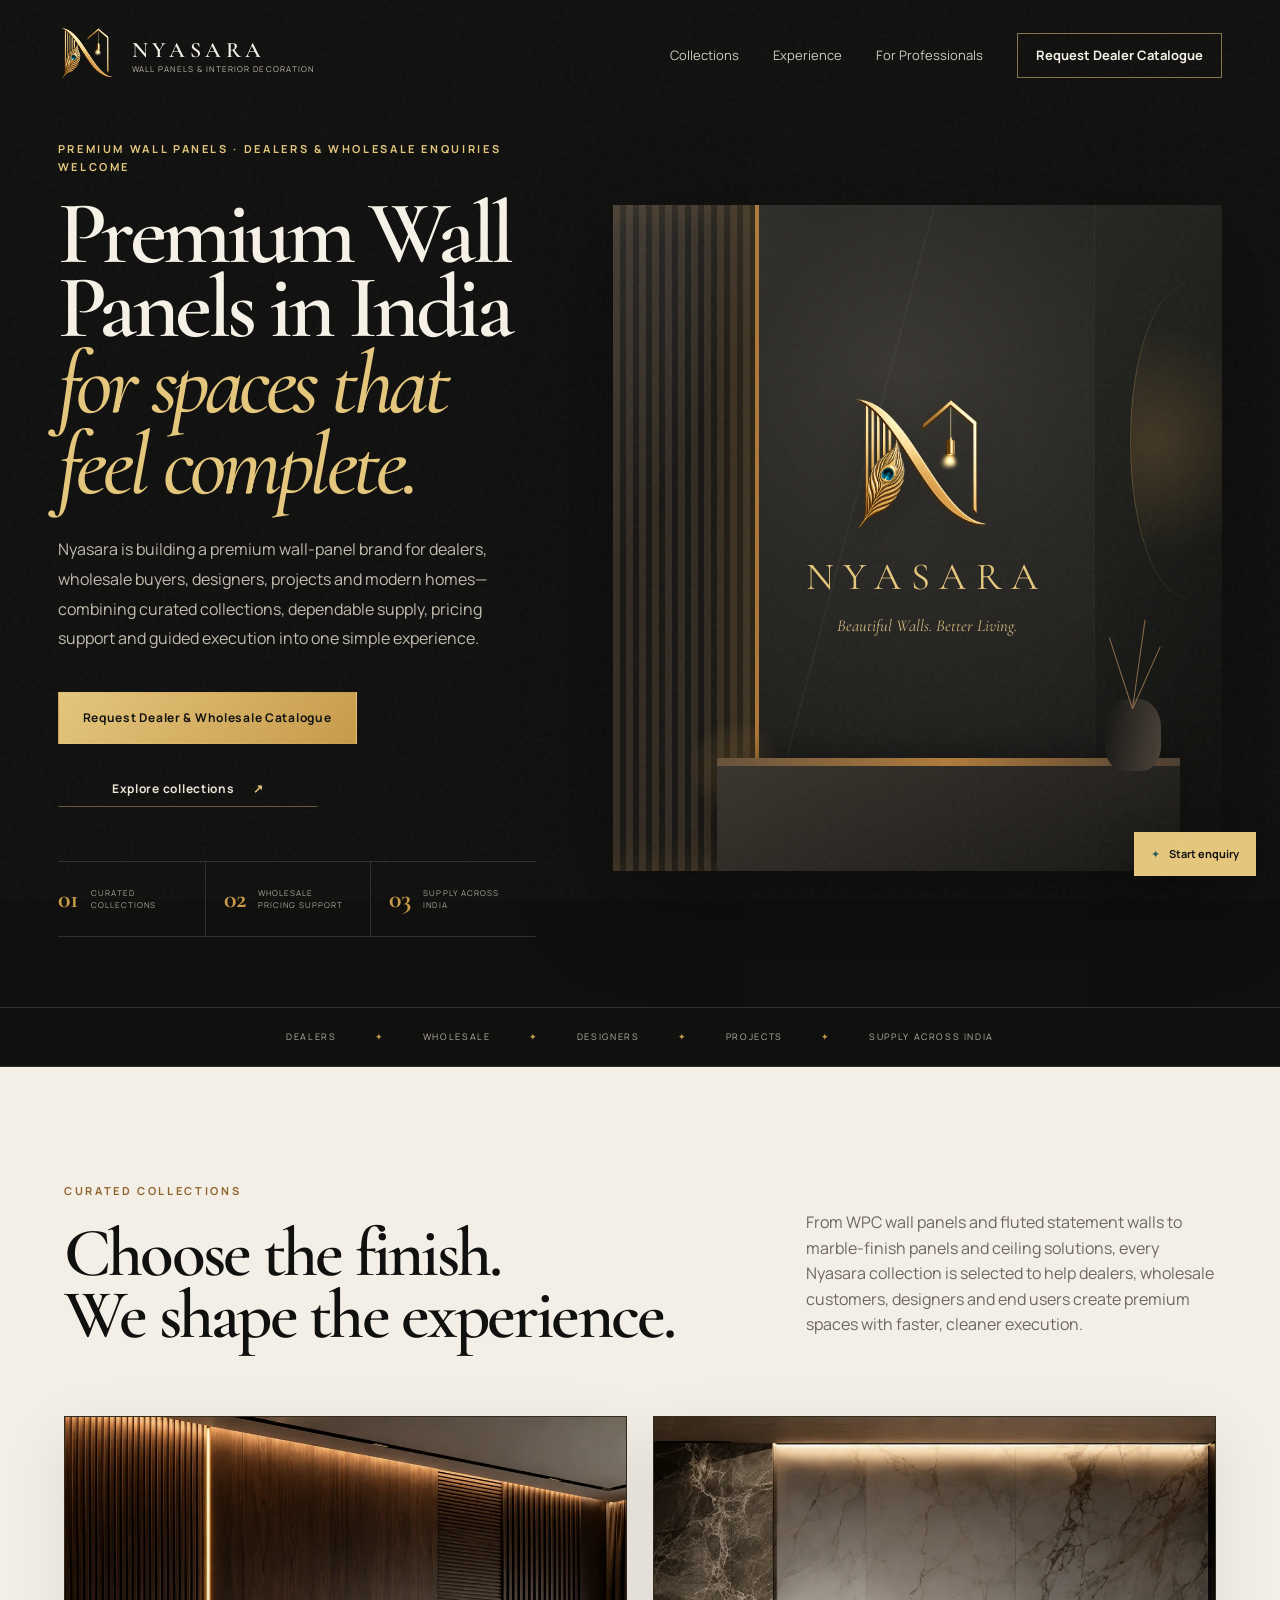
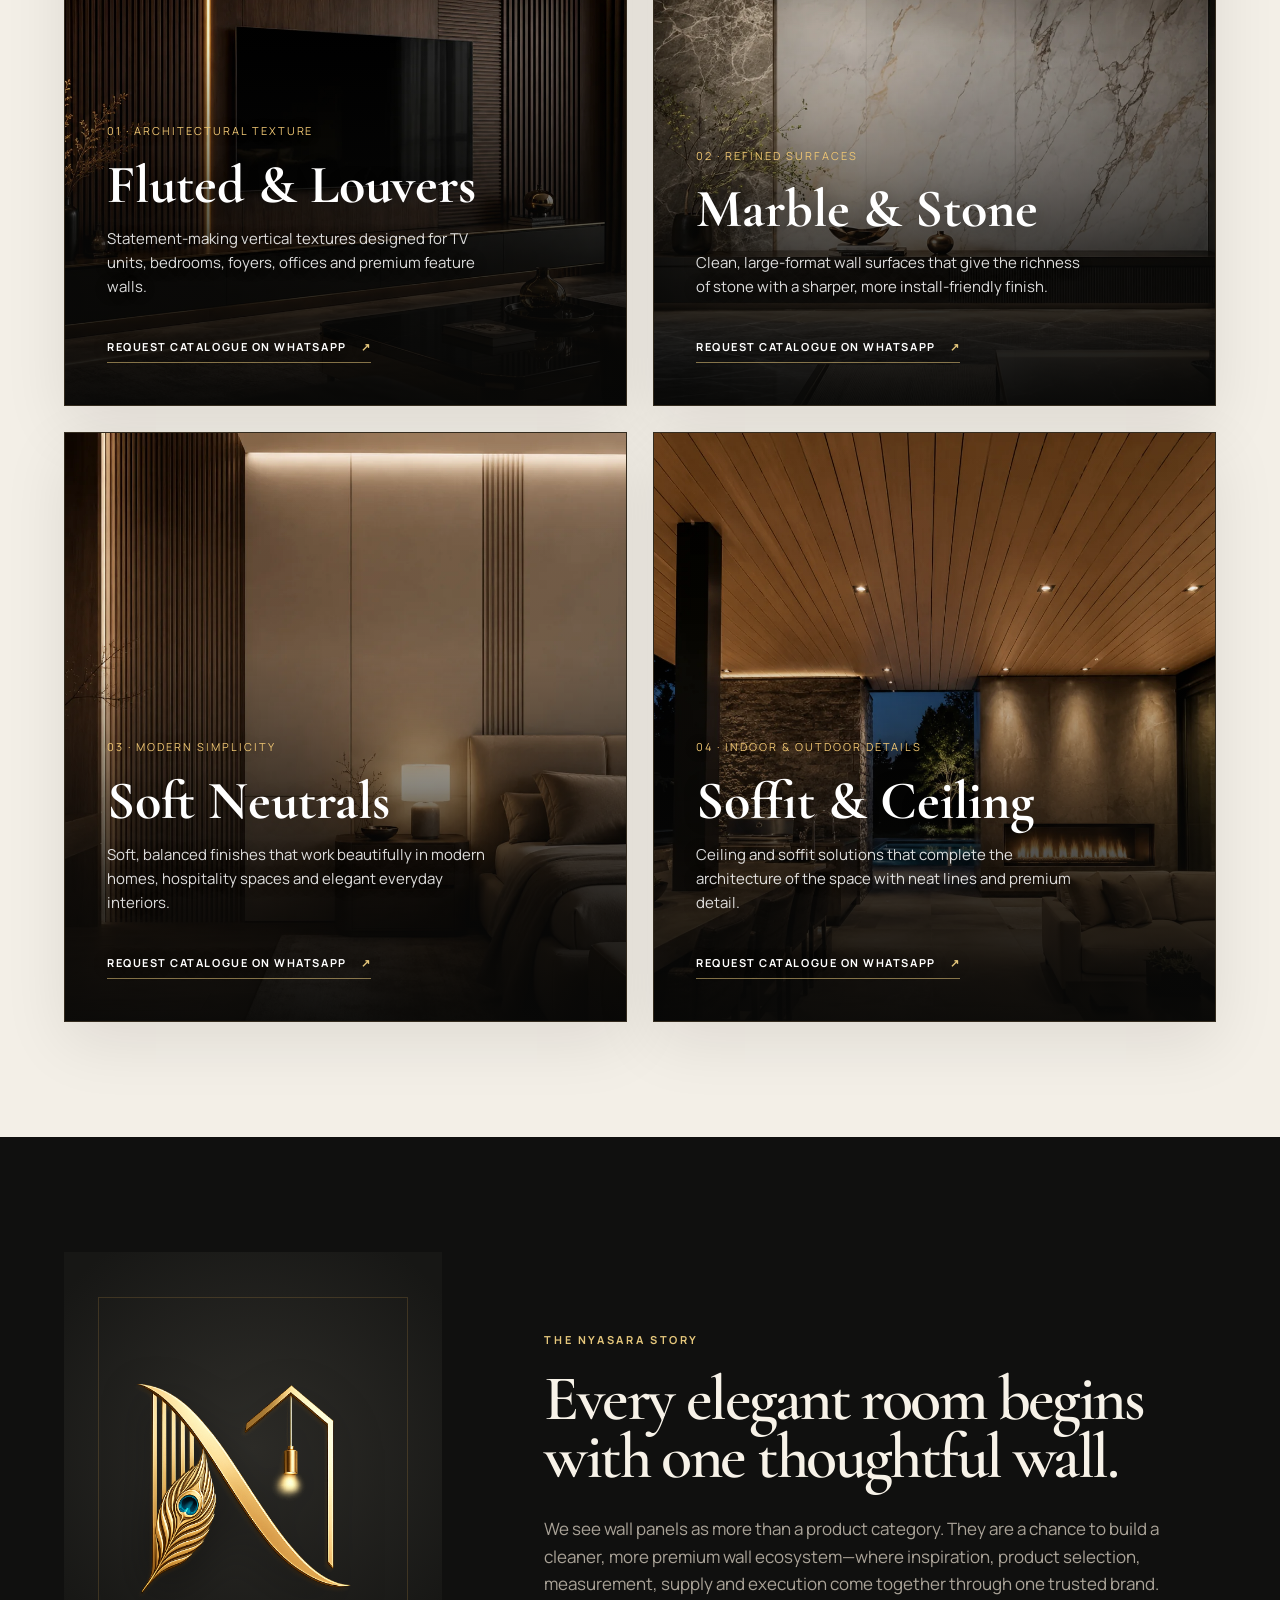
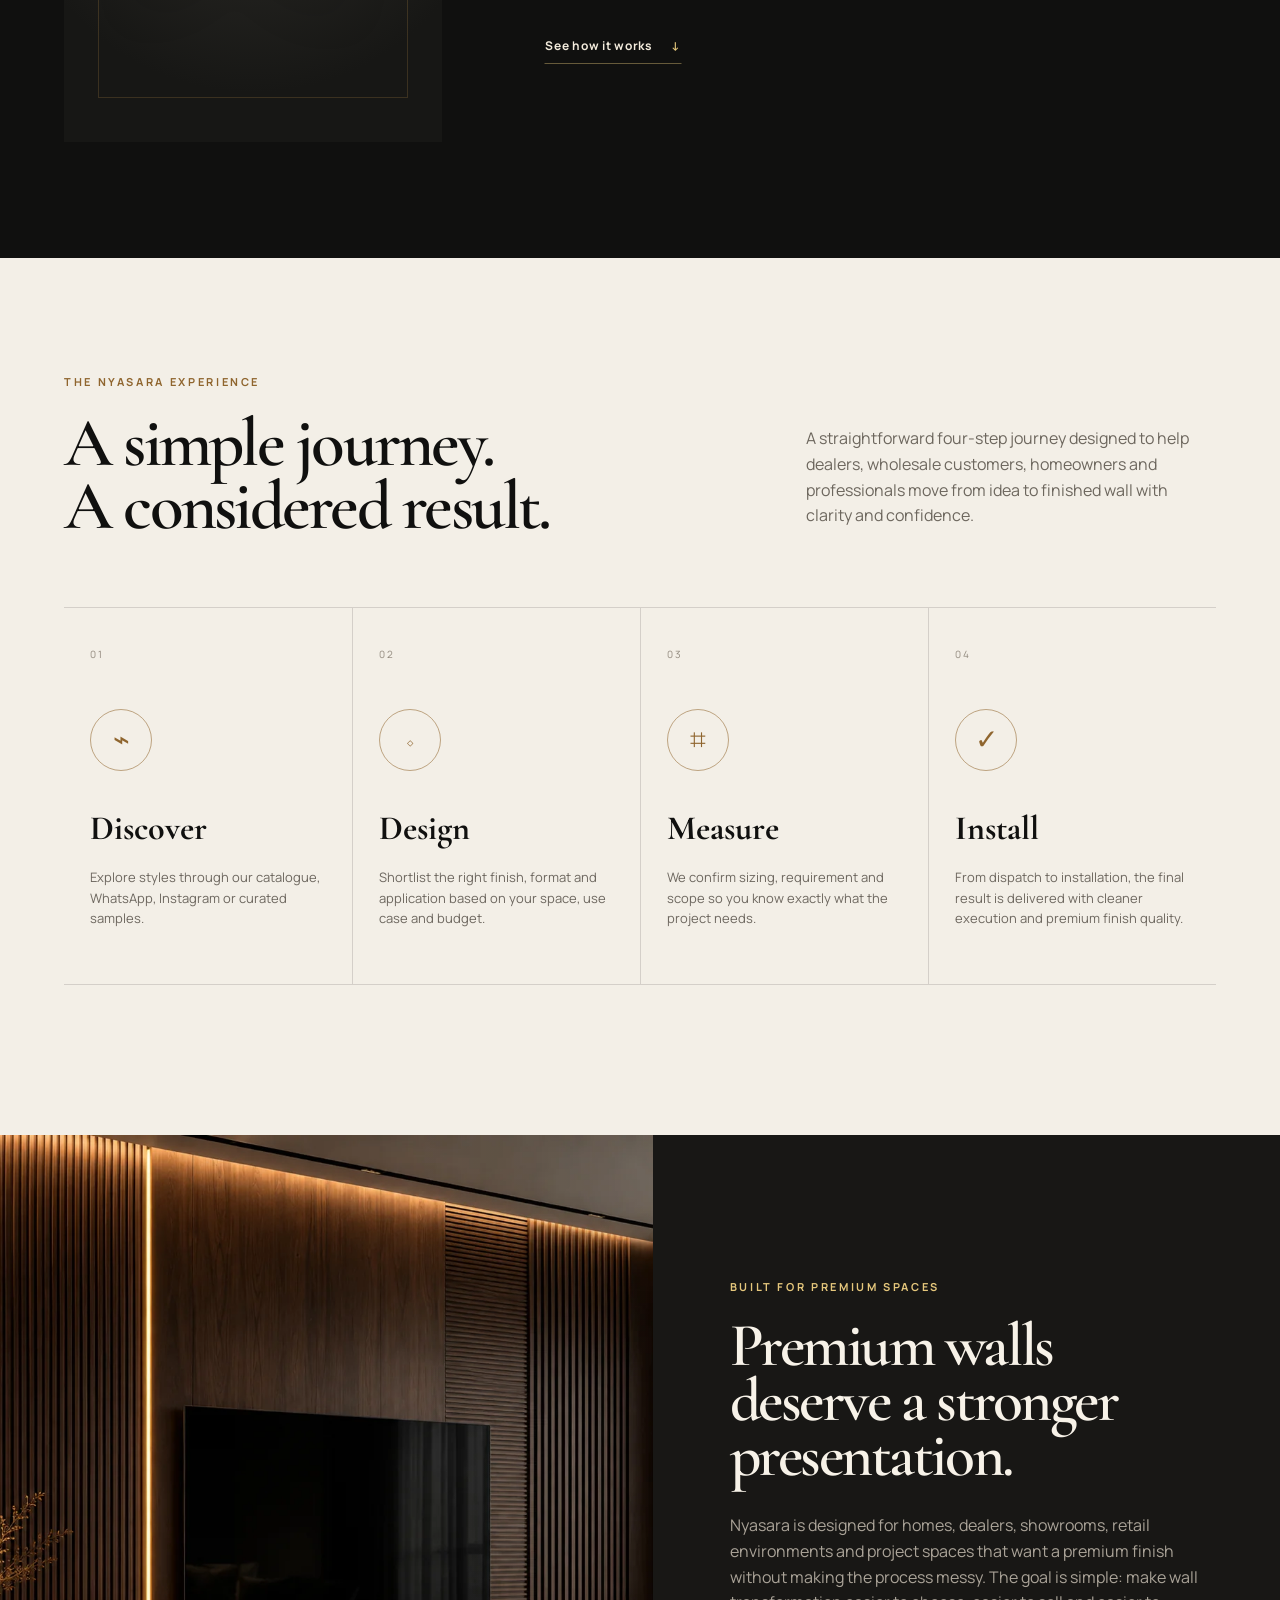
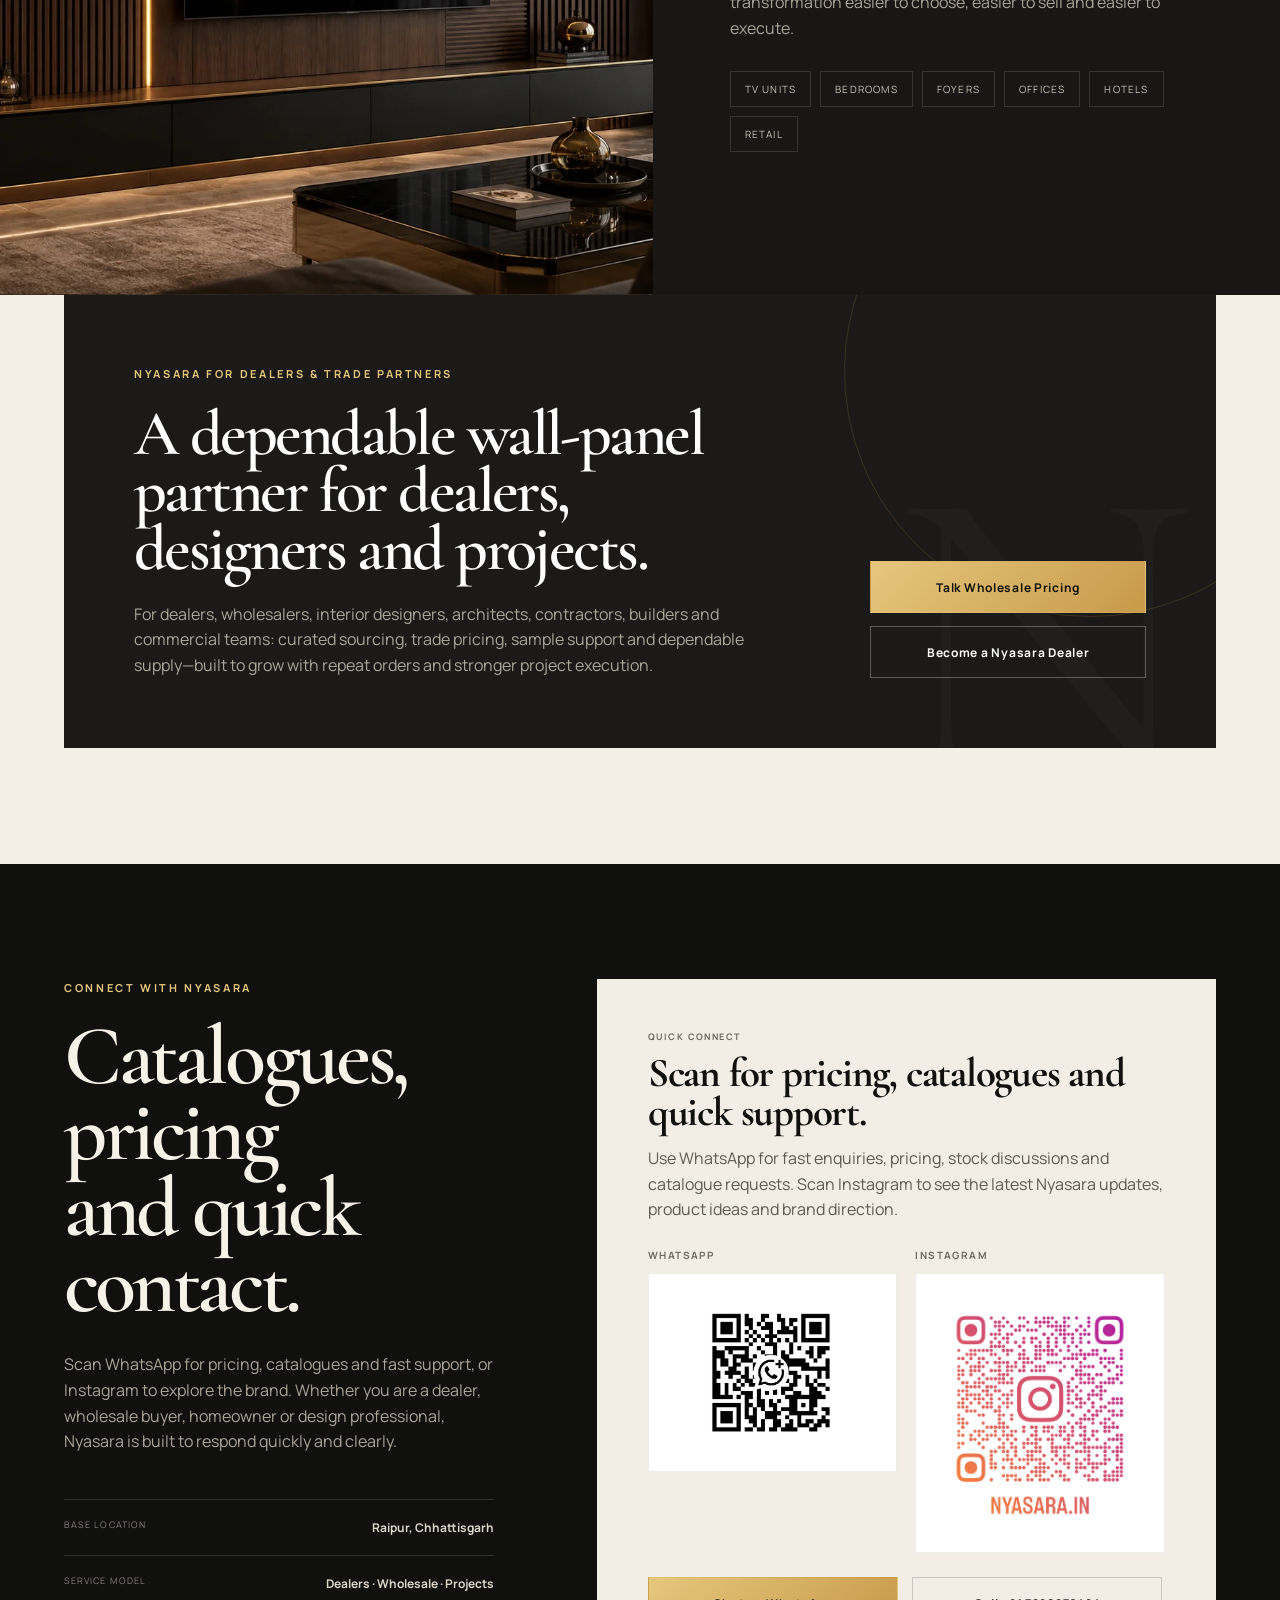
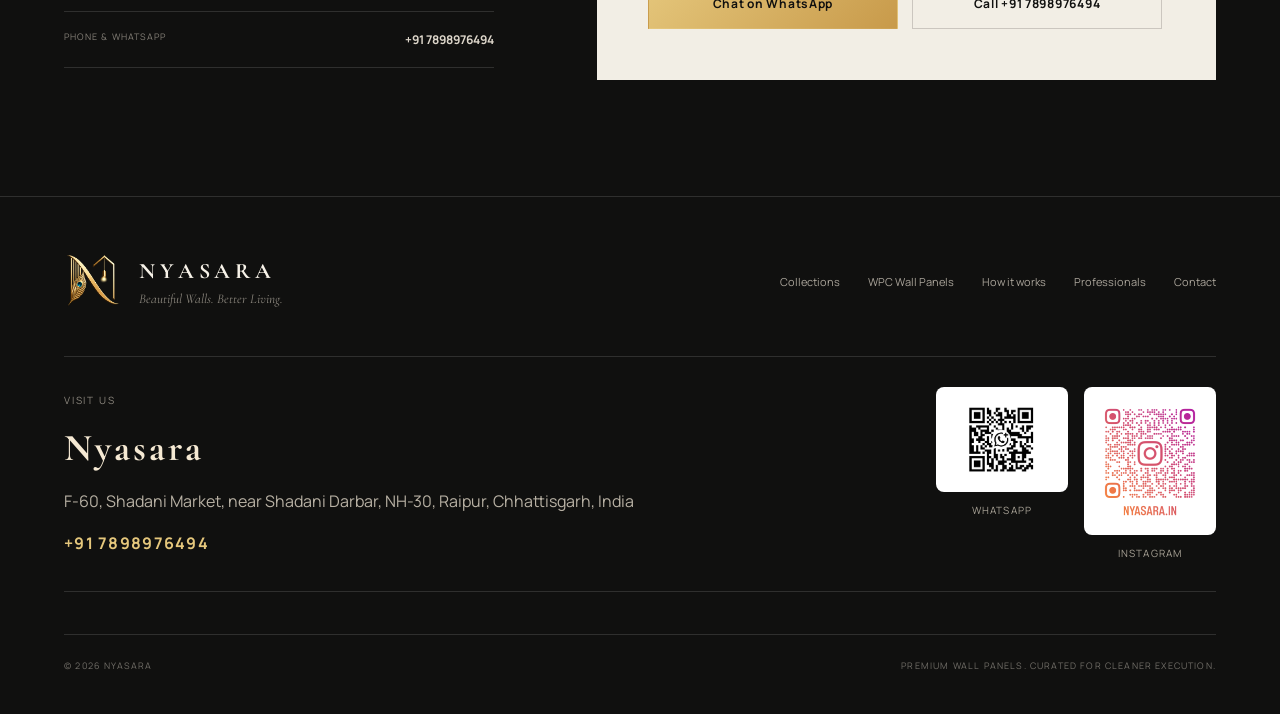
==== commit 41c6dff2: "Update index.html" ====
--- a/index.html
+++ b/index.html
@@ -1 +1,998 @@
-<!DOCTYPE html><html lang="en"><head><meta charset="UTF-8" /><meta name="viewport" content="width=device-width, initial-scale=1.0" /><meta name="description" content="Explore premium PVC fluted wall panels from Nyasara for TV units, bedrooms, offices and commercial interiors. Dealer, wholesale and project supply across India." /><meta name="theme-color" content="#10100f" /><title>PVC Fluted Wall Panels in India | Wholesale &amp; Dealer | Nyasara</title><link rel="canonical" href="https://nyasara.com/pvc-fluted-panels/" /><script type="application/ld+json">{"@context": "https://schema.org", "@graph": [{"@type": "LocalBusiness", "@id": "https://nyasara.com/#localbusiness", "name": "Nyasara", "url": "https://nyasara.com/", "logo": "https://nyasara.com/assets/nyasara-logo-master.png", "telephone": "+91-7898976494", "description": "Nyasara supplies premium PVC fluted wall panels for homes, dealers, designers and commercial projects across India.", "address": {"@type": "PostalAddress", "streetAddress": "F-60, Shadani Market, near Shadani Darbar, NH-30", "addressLocality": "Raipur", "addressRegion": "Chhattisgarh", "addressCountry": "IN"}, "areaServed": {"@type": "Country", "name": "India"}}, {"@type": "WebPage", "@id": "https://nyasara.com/pvc-fluted-panels/#webpage", "url": "https://nyasara.com/pvc-fluted-panels/", "name": "PVC Fluted Wall Panels in India | Wholesale & Dealer | Nyasara", "description": "Explore premium PVC fluted wall panels from Nyasara for TV units, bedrooms, offices and commercial interiors. Dealer, wholesale and project supply across India."}, {"@type": "BreadcrumbList", "itemListElement": [{"@type": "ListItem", "position": 1, "name": "Home", "item": "https://nyasara.com/"}, {"@type": "ListItem", "position": 2, "name": "PVC Fluted Panels", "item": "https://nyasara.com/pvc-fluted-panels/"}]}]}</script><link rel="preconnect" href="https://fonts.googleapis.com"><link rel="preconnect" href="https://fonts.gstatic.com" crossorigin><link href="https://fonts.googleapis.com/css2?family=Cormorant+Garamond:wght@500;600;700&family=Manrope:wght@400;500;600;700&display=swap" rel="stylesheet"><link rel="stylesheet" href="/styles.css" /></head><body><div class="grain" aria-hidden="true"></div><header class="site-header" id="top"><a class="brand" href="/" aria-label="Nyasara home"><img src="/assets/nyasara-logo-master.png" alt="Nyasara wall panels logo" /><span class="brand-copy"><strong>NYASARA</strong><small>Wall Panels & Interior Decoration</small></span></a><button class="menu-toggle" aria-expanded="false" aria-controls="site-nav" aria-label="Open navigation"><span></span><span></span></button><nav class="site-nav" id="site-nav"><a href="/#collections">Collections</a><a href="#applications">Applications</a><a href="#professionals">For Professionals</a><a href="https://wa.me/917898976494?text=Hi%20Nyasara%2C%20I%20am%20interested%20in%20PVC%20fluted%20wall%20panels.%20Please%20share%20the%20catalogue%2C%20wholesale%20pricing%2C%20MOQ%20and%20dealer%20details." target="_blank" rel="noopener noreferrer" class="nav-cta">Request PVC Catalogue</a></nav></header><main><section class="hero"><div class="hero-copy reveal"><p class="eyebrow">Premium PVC fluted panels · Dealer & wholesale supply</p><h1>Premium PVC Fluted Wall Panels<br><em>for modern feature walls.</em></h1><p class="hero-lede">Explore Nyasara PVC fluted wall panels for TV units, bedrooms, foyers, offices, showrooms and commercial interiors. Curated designs, dealer pricing and supply support across India.</p><div class="hero-actions"><a class="button button-primary" href="https://wa.me/917898976494?text=Hi%20Nyasara%2C%20I%20am%20interested%20in%20PVC%20fluted%20wall%20panels.%20Please%20share%20the%20catalogue%2C%20pricing%2C%20MOQ%20and%20availability." target="_blank" rel="noopener noreferrer">Get PVC Catalogue & Pricing</a><a class="button button-text" href="#details">Explore details <span>↗</span></a></div><div class="hero-trust"><div><strong>01</strong><span>Modern<br>textures</span></div><div><strong>02</strong><span>Dealer &<br>wholesale support</span></div><div><strong>03</strong><span>Supply across<br>India</span></div></div></div><div class="hero-visual reveal reveal-delay-1" aria-label="Premium PVC fluted wall panel interior"><div class="scene"><div class="scene-wall scene-wall-left"></div><div class="scene-wall scene-wall-center"><div class="hero-logo-lockup"><img src="/assets/nyasara-logo-master.png" alt="" /><span>NYASARA</span><small>Beautiful Walls. Better Living.</small></div></div><div class="scene-wall scene-wall-right"></div><div class="console"></div><div class="vase"><i></i><i></i><i></i></div><div class="ambient-light"></div></div></div></section><section class="brand-strip" aria-label="PVC fluted wall panel applications"><span>TV Walls</span><i>✦</i><span>Bedrooms</span><i>✦</i><span>Offices</span><i>✦</i><span>Showrooms</span><i>✦</i><span>Dealer Supply Across India</span></section><section class="section section-light" id="details"><div class="section-heading reveal"><div><p class="eyebrow dark">PVC fluted wall panels</p><h2>Vertical texture.<br>Modern wall character.</h2></div><p>PVC fluted panels bring clean vertical rhythm and contemporary texture to feature walls. Nyasara offers curated finishes for residential, retail and commercial interiors with dealer, wholesale and project support.</p></div><div class="collection-grid"><article class="collection-card collection-wood reveal"><div class="panel-art wood-art"><img loading="lazy" decoding="async" src="/assets/collection-fluted-luxury.webp" alt="Premium PVC fluted panels behind a modern TV unit" /></div><div class="card-copy"><small>01 · Feature walls</small><h3>TV Units</h3><p>Create structured TV backdrops with slim vertical fluting and premium contemporary finishes.</p><a href="https://wa.me/917898976494?text=Hi%20Nyasara%2C%20I%20need%20PVC%20fluted%20panel%20designs%20for%20a%20TV%20wall.%20Please%20share%20catalogue%20and%20pricing." target="_blank" rel="noopener noreferrer">Get TV Wall Designs <span>↗</span></a></div></article><article class="collection-card collection-stone reveal reveal-delay-1"><div class="panel-art stone-art"><img loading="lazy" decoding="async" src="/assets/room-showcase-luxury.webp" alt="PVC fluted wall panel feature in a luxury interior" /></div><div class="card-copy"><small>02 · Residential interiors</small><h3>Bedrooms & Foyers</h3><p>Add visual height and refined texture to bedrooms, entrance walls and statement zones.</p><a href="https://wa.me/917898976494?text=Hi%20Nyasara%2C%20I%20need%20PVC%20fluted%20panels%20for%20a%20bedroom%20or%20foyer.%20Please%20share%20designs%20and%20pricing." target="_blank" rel="noopener noreferrer">Request PVC Designs <span>↗</span></a></div></article><article class="collection-card collection-mineral reveal"><div class="panel-art mineral-art"><img loading="lazy" decoding="async" src="/assets/collection-neutrals-luxury.webp" alt="Neutral fluted wall panels for office interiors" /></div><div class="card-copy"><small>03 · Commercial interiors</small><h3>Offices & Hotels</h3><p>Use fluted panels in receptions, offices, hospitality spaces and meeting areas for a polished finish.</p><a href="https://wa.me/917898976494?text=Hi%20Nyasara%2C%20I%20need%20PVC%20fluted%20wall%20panels%20for%20a%20commercial%20project.%20Please%20share%20project%20pricing%20and%20catalogue." target="_blank" rel="noopener noreferrer">Discuss Project Pricing <span>↗</span></a></div></article><article class="collection-card collection-ceiling reveal reveal-delay-1"><div class="panel-art ceiling-art"><img loading="lazy" decoding="async" src="/assets/collection-fluted-luxury.webp" alt="PVC fluted wall panel display for dealers and showrooms" /></div><div class="card-copy"><small>04 · Retail & trade</small><h3>Showrooms & Dealers</h3><p>Build a stronger wall-panel category with display-ready designs and repeat-order support.</p><a href="https://wa.me/917898976494?text=Hi%20Nyasara%2C%20I%20am%20a%20dealer%20interested%20in%20PVC%20fluted%20wall%20panels.%20Please%20share%20MOQ%2C%20dealer%20pricing%20and%20catalogue." target="_blank" rel="noopener noreferrer">Get Dealer Pricing <span>↗</span></a></div></article></div></section><section class="section philosophy"><div class="philosophy-mark reveal"><img src="/assets/nyasara-logo-master.png" alt="Nyasara" /></div><div class="philosophy-copy reveal reveal-delay-1"><p class="eyebrow">Why PVC fluted panels</p><h2>A simple way to add<br>depth and vertical rhythm.</h2><p>PVC fluted wall panels are a practical way to make a flat wall feel more architectural. Their linear form suits TV walls, bedrooms, offices, hotels and showrooms where texture and visual height matter.</p><a class="button button-text light" href="#applications">See applications <span>↓</span></a></div></section><section class="section section-light process" id="applications"><div class="section-heading reveal"><div><p class="eyebrow dark">PVC panel applications</p><h2>Designed for<br>feature walls.</h2></div><p>Nyasara helps customers and trade partners shortlist the right finish and quantity for different residential and commercial applications.</p></div><div class="steps"><article class="step reveal"><span>01</span><div class="step-icon">◇</div><h3>TV Walls</h3><p>Use fluted panels to frame TV units and create strong vertical detailing.</p></article><article class="step reveal reveal-delay-1"><span>02</span><div class="step-icon">⌁</div><h3>Bedrooms</h3><p>Create headboard and feature walls with softer wood-look or neutral finishes.</p></article><article class="step reveal reveal-delay-2"><span>03</span><div class="step-icon">⌗</div><h3>Commercial</h3><p>Suitable for offices, receptions, hotels, salons and retail environments.</p></article><article class="step reveal reveal-delay-3"><span>04</span><div class="step-icon">✓</div><h3>Dealer Display</h3><p>Build a curated PVC fluted panel category with catalogue and wholesale support.</p></article></div></section><section class="room-section"><div class="room-visual reveal"><img loading="lazy" decoding="async" src="/assets/collection-fluted-luxury.webp" alt="Luxury interior with PVC fluted wall panels" /></div><div class="room-copy reveal reveal-delay-1"><p class="eyebrow">PVC fluted panels for premium interiors</p><h2>Turn a plain wall into a strong visual feature.</h2><p>Fluted panels work best when the texture, lighting and furniture are considered together. Nyasara focuses on curated finishes that integrate naturally into modern interiors.</p><div class="use-cases"><span>TV Units</span><span>Bedrooms</span><span>Foyers</span><span>Offices</span><span>Hotels</span><span>Retail</span></div></div></section><section class="section professionals" id="professionals"><div class="professional-card reveal"><div><p class="eyebrow">PVC panels for dealers</p><h2>Build a repeatable fluted-panel category with Nyasara.</h2><p>Nyasara supports dealers, wholesalers, interior-material stores, contractors and project buyers with catalogues, trade pricing, samples, bulk requirements and supply across India.</p></div><div class="professional-actions"><a class="button button-primary" href="https://wa.me/917898976494?text=Hi%20Nyasara%2C%20I%20am%20interested%20in%20PVC%20fluted%20panel%20wholesale%20pricing.%20Please%20share%20MOQ%2C%20dealer%20price%20list%20and%20catalogue." target="_blank" rel="noopener noreferrer">Get PVC Wholesale Pricing</a><a class="button button-outline" href="https://wa.me/917898976494?text=Hi%20Nyasara%2C%20I%20am%20interested%20in%20becoming%20a%20Nyasara%20dealer%20for%20PVC%20fluted%20wall%20panels.%20Please%20share%20the%20details." target="_blank" rel="noopener noreferrer">Discuss Dealership</a></div></div></section><section class="section contact" id="contact"><div class="contact-intro reveal"><p class="eyebrow">Connect with Nyasara</p><h2>PVC catalogues, pricing<br>and quick support.</h2><p>Contact Nyasara for PVC fluted wall-panel designs, project requirements, dealer pricing and wholesale enquiries.</p><div class="contact-points"><div><small>Base location</small><strong>Raipur, Chhattisgarh</strong></div><div><small>Service model</small><strong>Retail · Projects · Wholesale</strong></div><div><small>Phone & WhatsApp</small><strong>+91 7898976494</strong></div></div></div><div class="contact-qr-card reveal reveal-delay-1"><div class="contact-qr-top"><small>Quick connect</small><h3>Scan for PVC catalogue and pricing.</h3><p>Use WhatsApp for PVC fluted panel catalogues, dealer pricing, project enquiries and availability.</p></div><div class="contact-qr-row"><div class="contact-qr-item"><span>WhatsApp</span><div class="contact-qr-box"><img src="/assets/nyasara-qr-code.jpg" alt="Nyasara WhatsApp QR code" /></div></div><div class="contact-qr-item"><span>Instagram</span><div class="contact-qr-box"><img src="/assets/nyasara-instagram-qr.png" alt="Nyasara Instagram QR code" /></div></div></div><div class="contact-qr-actions"><a class="button button-primary" href="https://wa.me/917898976494?text=Hi%20Nyasara%2C%20I%20am%20interested%20in%20PVC%20fluted%20wall%20panels.%20Please%20share%20catalogue%2C%20pricing%20and%20availability." target="_blank" rel="noopener noreferrer">Chat About PVC Panels</a><a class="button button-outline dark-outline" href="tel:+917898976494">Call +91 7898976494</a></div></div></section></main><footer><a class="footer-brand" href="/"><img src="/assets/nyasara-logo-master.png" alt="Nyasara" /><div><strong>NYASARA</strong><small>Beautiful Walls. Better Living.</small></div></a><div class="footer-links"><a href="/">Home</a><a href="/wpc-wall-panels/">WPC Wall Panels</a><a href="/pvc-fluted-panels/">PVC Fluted Panels</a><a href="/uv-marble-sheets/">UV Marble Sheets</a><a href="/soffit-panels/">Soffit Panels</a><a href="/dealers-wholesale/">Dealer & Wholesale</a><a href="/wall-panels-raipur/">Wall Panels Raipur</a></div><div class="footer-contact-card"><div class="footer-contact-copy"><small>Visit us</small><h3>Nyasara</h3><p>F-60, Shadani Market, near Shadani Darbar, NH-30, Raipur, Chhattisgarh, India</p><a href="tel:+917898976494">+91 7898976494</a></div><div class="footer-qr footer-qr-row"><div class="footer-qr-item"><img src="/assets/nyasara-qr-code.jpg" alt="WhatsApp QR code for Nyasara" /><span>WhatsApp</span></div><div class="footer-qr-item"><img src="/assets/nyasara-instagram-qr.png" alt="Instagram QR code for Nyasara" /><span>Instagram</span></div></div></div><div class="footer-meta"><span>© <span id="year"></span> Nyasara</span><span>Premium PVC fluted panels. Dealer & wholesale supply.</span></div></footer><a class="whatsapp-float" href="https://wa.me/917898976494?text=Hi%20Nyasara%2C%20I%20am%20interested%20in%20PVC%20fluted%20wall%20panels.%20Please%20share%20your%20catalogue%2C%20pricing%20and%20availability." target="_blank" rel="noopener noreferrer" aria-label="Start an enquiry with Nyasara on WhatsApp"><span>✦</span><strong>PVC Enquiry</strong></a><script src="/script.js"></script></body></html>+<!DOCTYPE html>
+<html lang="en">
+<head>
+  <meta charset="UTF-8" />
+
+  <meta name="viewport" content="width=device-width, initial-scale=1.0" />
+
+  <!-- SEO CHANGE 1: Stronger meta description -->
+  <meta
+    name="description"
+    content="Premium wall panels in India for homes, dealers and projects. Explore WPC panels, PVC fluted panels, UV marble sheets, soffit and ceiling panels with wholesale supply from Nyasara."
+  />
+
+  <meta name="theme-color" content="#10100f" />
+
+  <!-- SEO CHANGE 2: Keyword-focused title -->
+  <title>Wall Panels in India | WPC, PVC, Fluted & UV Marble | Nyasara</title>
+
+  <!-- SEO CHANGE 3: Canonical URL -->
+  <link rel="canonical" href="https://nyasara.com/" />
+
+  <!-- SEO CHANGE 4: LocalBusiness Structured Data -->
+  <script type="application/ld+json">
+  {
+    "@context": "https://schema.org",
+    "@type": "LocalBusiness",
+    "@id": "https://nyasara.com/#localbusiness",
+    "name": "Nyasara",
+    "url": "https://nyasara.com/",
+    "logo": "https://nyasara.com/assets/nyasara-logo-master.png",
+    "image": "https://nyasara.com/assets/room-showcase-luxury.webp",
+    "telephone": "+91-7898976494",
+    "description": "Nyasara is a premium wall panel brand offering WPC wall panels, PVC fluted panels, UV marble sheets, soffit and ceiling panels for homes, dealers, designers and commercial projects across India.",
+    "address": {
+      "@type": "PostalAddress",
+      "streetAddress": "F-60, Shadani Market, near Shadani Darbar, NH-30",
+      "addressLocality": "Raipur",
+      "addressRegion": "Chhattisgarh",
+      "addressCountry": "IN"
+    },
+    "areaServed": {
+      "@type": "Country",
+      "name": "India"
+    }
+  }
+  </script>
+
+  <link rel="preconnect" href="https://fonts.googleapis.com">
+  <link rel="preconnect" href="https://fonts.gstatic.com" crossorigin>
+
+  <link
+    href="https://fonts.googleapis.com/css2?family=Cormorant+Garamond:wght@500;600;700&family=Manrope:wght@400;500;600;700&display=swap"
+    rel="stylesheet"
+  >
+
+  <link rel="stylesheet" href="styles.css" />
+</head>
+
+<body>
+
+  <div class="grain" aria-hidden="true"></div>
+
+  <header class="site-header" id="top">
+
+    <a class="brand" href="#top" aria-label="Nyasara home">
+
+      <img
+        src="assets/nyasara-logo-master.png"
+        alt="Nyasara emblem"
+      />
+
+      <span class="brand-copy">
+        <strong>NYASARA</strong>
+        <small>Wall Panels & Interior Decoration</small>
+      </span>
+
+    </a>
+
+    <button
+      class="menu-toggle"
+      aria-expanded="false"
+      aria-controls="site-nav"
+      aria-label="Open navigation"
+    >
+      <span></span>
+      <span></span>
+    </button>
+
+    <nav class="site-nav" id="site-nav">
+
+      <a href="#collections">Collections</a>
+
+      <a href="#experience">Experience</a>
+
+      <a href="#professionals">For Professionals</a>
+
+      <a
+        href="https://wa.me/917898976494?text=Hi%20Nyasara%2C%20I%27m%20interested%20in%20the%20dealer/wholesale%20catalogue%20and%20pricing.%20Please%20share%20the%20details."
+        target="_blank"
+        rel="noopener noreferrer"
+        class="nav-cta"
+      >
+        Request Dealer Catalogue
+      </a>
+
+    </nav>
+
+  </header>
+
+
+  <main>
+
+    <section class="hero">
+
+      <div class="hero-copy reveal">
+
+        <p class="eyebrow">
+          Premium wall panels · Dealers & wholesale enquiries welcome
+        </p>
+
+        <!-- SEO CHANGE 5: Keyword-relevant H1 -->
+        <h1>
+          Premium Wall Panels in India
+          <br>
+          <em>for spaces that feel complete.</em>
+        </h1>
+
+        <p class="hero-lede">
+          Nyasara is building a premium wall-panel brand for dealers,
+          wholesale buyers, designers, projects and modern homes—combining
+          curated collections, dependable supply, pricing support and guided
+          execution into one simple experience.
+        </p>
+
+        <div class="hero-actions">
+
+          <a
+            class="button button-primary"
+            href="https://wa.me/917898976494?text=Hi%20Nyasara%2C%20I%27m%20interested%20in%20the%20dealer/wholesale%20catalogue%20and%20pricing.%20Please%20share%20the%20details."
+            target="_blank"
+            rel="noopener noreferrer"
+          >
+            Request Dealer & Wholesale Catalogue
+          </a>
+
+          <a class="button button-text" href="#collections">
+            Explore collections <span>↗</span>
+          </a>
+
+        </div>
+
+
+        <div class="hero-trust">
+
+          <div>
+            <strong>01</strong>
+            <span>Curated<br>collections</span>
+          </div>
+
+          <div>
+            <strong>02</strong>
+            <span>Wholesale<br>pricing support</span>
+          </div>
+
+          <div>
+            <strong>03</strong>
+            <span>Supply across<br>India</span>
+          </div>
+
+        </div>
+
+      </div>
+
+
+      <div
+        class="hero-visual reveal reveal-delay-1"
+        aria-label="Modern wall panel interior concept"
+      >
+
+        <div class="scene">
+
+          <div class="scene-wall scene-wall-left"></div>
+
+          <div class="scene-wall scene-wall-center">
+
+            <div class="hero-logo-lockup">
+
+              <img
+                src="assets/nyasara-logo-master.png"
+                alt=""
+              />
+
+              <span>NYASARA</span>
+
+              <small>
+                Beautiful Walls. Better Living.
+              </small>
+
+            </div>
+
+          </div>
+
+          <div class="scene-wall scene-wall-right"></div>
+
+          <div class="console"></div>
+
+          <div class="vase">
+            <i></i>
+            <i></i>
+            <i></i>
+          </div>
+
+          <div class="ambient-light"></div>
+
+        </div>
+
+      </div>
+
+    </section>
+
+
+    <section
+      class="brand-strip"
+      aria-label="Nyasara brand values"
+    >
+
+      <span>Dealers</span>
+      <i>✦</i>
+
+      <span>Wholesale</span>
+      <i>✦</i>
+
+      <span>Designers</span>
+      <i>✦</i>
+
+      <span>Projects</span>
+      <i>✦</i>
+
+      <span>Supply Across India</span>
+
+    </section>
+
+
+    <section
+      class="section section-light"
+      id="collections"
+    >
+
+      <div class="section-heading reveal">
+
+        <div>
+
+          <p class="eyebrow dark">
+            Curated collections
+          </p>
+
+          <h2>
+            Choose the finish.<br>
+            We shape the experience.
+          </h2>
+
+        </div>
+
+        <p>
+          From <a href="/wpc-wall-panels/">WPC wall panels</a> and fluted statement walls
+  to marble-finish panels and ceiling solutions, every Nyasara collection
+  is selected to help dealers, wholesale customers, designers and end users
+  create premium spaces with faster, cleaner execution.
+        </p>
+
+      </div>
+
+
+      <div class="collection-grid">
+
+
+        <article
+          class="collection-card collection-wood reveal"
+        >
+
+          <div class="panel-art wood-art">
+
+            <img
+              loading="lazy"
+              decoding="async"
+              src="assets/collection-fluted-luxury.webp"
+              alt="Luxury walnut fluted and louver wall panel installation"
+            />
+
+          </div>
+
+          <div class="card-copy">
+
+            <small>
+              01 · Architectural texture
+            </small>
+
+            <h3>
+              Fluted & Louvers
+            </h3>
+
+            <p>
+              Statement-making vertical textures designed for TV units,
+              bedrooms, foyers, offices and premium feature walls.
+            </p>
+
+            <a
+              href="https://wa.me/917898976494?text=Hi%20Nyasara%2C%20I%27m%20interested%20in%20Fluted%20%26%20Louvers.%20Please%20share%20the%20catalogue%2C%20pricing%20and%20dealer/wholesale%20details."
+              target="_blank"
+              rel="noopener noreferrer"
+            >
+              Request Catalogue on WhatsApp
+              <span>↗</span>
+            </a>
+
+          </div>
+
+        </article>
+
+
+
+        <article
+          class="collection-card collection-stone reveal reveal-delay-1"
+        >
+
+          <div class="panel-art stone-art">
+
+            <img
+              loading="lazy"
+              decoding="async"
+              src="assets/collection-marble-luxury.webp"
+              alt="Luxury marble and stone wall panel installation"
+            />
+
+          </div>
+
+          <div class="card-copy">
+
+            <small>
+              02 · Refined surfaces
+            </small>
+
+            <h3>
+              Marble & Stone
+            </h3>
+
+            <p>
+              Clean, large-format wall surfaces that give the richness of
+              stone with a sharper, more install-friendly finish.
+            </p>
+
+            <a
+              href="https://wa.me/917898976494?text=Hi%20Nyasara%2C%20I%27m%20interested%20in%20Marble%20%26%20Stone%20wall%20panels.%20Please%20share%20the%20catalogue%2C%20pricing%20and%20dealer/wholesale%20details."
+              target="_blank"
+              rel="noopener noreferrer"
+            >
+              Request Catalogue on WhatsApp
+              <span>↗</span>
+            </a>
+
+          </div>
+
+        </article>
+
+
+
+        <article
+          class="collection-card collection-mineral reveal"
+        >
+
+          <div class="panel-art mineral-art">
+
+            <img
+              loading="lazy"
+              decoding="async"
+              src="assets/collection-neutrals-luxury.webp"
+              alt="Luxury soft neutral wall panel installation"
+            />
+
+          </div>
+
+          <div class="card-copy">
+
+            <small>
+              03 · Modern simplicity
+            </small>
+
+            <h3>
+              Soft Neutrals
+            </h3>
+
+            <p>
+              Soft, balanced finishes that work beautifully in modern homes,
+              hospitality spaces and elegant everyday interiors.
+            </p>
+
+            <a
+              href="https://wa.me/917898976494?text=Hi%20Nyasara%2C%20I%27m%20interested%20in%20Soft%20Neutral%20wall%20panels.%20Please%20share%20the%20catalogue%2C%20pricing%20and%20dealer/wholesale%20details."
+              target="_blank"
+              rel="noopener noreferrer"
+            >
+              Request Catalogue on WhatsApp
+              <span>↗</span>
+            </a>
+
+          </div>
+
+        </article>
+
+
+
+        <article
+          class="collection-card collection-ceiling reveal reveal-delay-1"
+        >
+
+          <div class="panel-art ceiling-art">
+
+            <img
+              loading="lazy"
+              decoding="async"
+              src="assets/collection-soffit-luxury.webp"
+              alt="Luxury soffit and ceiling panel installation"
+            />
+
+          </div>
+
+          <div class="card-copy">
+
+            <small>
+              04 · Indoor & outdoor details
+            </small>
+
+            <h3>
+              Soffit & Ceiling
+            </h3>
+
+            <p>
+              Ceiling and soffit solutions that complete the architecture
+              of the space with neat lines and premium detail.
+            </p>
+
+            <a
+              href="https://wa.me/917898976494?text=Hi%20Nyasara%2C%20I%27m%20interested%20in%20Soffit%20%26%20Ceiling%20panels.%20Please%20share%20the%20catalogue%2C%20pricing%20and%20dealer/wholesale%20details."
+              target="_blank"
+              rel="noopener noreferrer"
+            >
+              Request Catalogue on WhatsApp
+              <span>↗</span>
+            </a>
+
+          </div>
+
+        </article>
+
+
+      </div>
+
+    </section>
+
+
+    <section class="section philosophy">
+
+      <div class="philosophy-mark reveal">
+
+        <img
+          src="assets/nyasara-logo-master.png"
+          alt="Nyasara emblem"
+        />
+
+      </div>
+
+
+      <div class="philosophy-copy reveal reveal-delay-1">
+
+        <p class="eyebrow">
+          The Nyasara story
+        </p>
+
+        <h2>
+          Every elegant room begins<br>
+          with one thoughtful wall.
+        </h2>
+
+        <p>
+          We see wall panels as more than a product category. They are a
+          chance to build a cleaner, more premium wall ecosystem—where
+          inspiration, product selection, measurement, supply and execution
+          come together through one trusted brand.
+        </p>
+
+        <a
+          class="button button-text light"
+          href="#experience"
+        >
+          See how it works <span>↓</span>
+        </a>
+
+      </div>
+
+    </section>
+
+
+    <section
+      class="section section-light process"
+      id="experience"
+    >
+
+      <div class="section-heading reveal">
+
+        <div>
+
+          <p class="eyebrow dark">
+            The Nyasara experience
+          </p>
+
+          <h2>
+            A simple journey.<br>
+            A considered result.
+          </h2>
+
+        </div>
+
+        <p>
+          A straightforward four-step journey designed to help dealers,
+          wholesale customers, homeowners and professionals move from idea
+          to finished wall with clarity and confidence.
+        </p>
+
+      </div>
+
+
+      <div class="steps">
+
+
+        <article class="step reveal">
+
+          <span>01</span>
+
+          <div class="step-icon">⌁</div>
+
+          <h3>Discover</h3>
+
+          <p>
+            Explore styles through our catalogue, WhatsApp, Instagram
+            or curated samples.
+          </p>
+
+        </article>
+
+
+        <article class="step reveal reveal-delay-1">
+
+          <span>02</span>
+
+          <div class="step-icon">◇</div>
+
+          <h3>Design</h3>
+
+          <p>
+            Shortlist the right finish, format and application based on
+            your space, use case and budget.
+          </p>
+
+        </article>
+
+
+        <article class="step reveal reveal-delay-2">
+
+          <span>03</span>
+
+          <div class="step-icon">⌗</div>
+
+          <h3>Measure</h3>
+
+          <p>
+            We confirm sizing, requirement and scope so you know exactly
+            what the project needs.
+          </p>
+
+        </article>
+
+
+        <article class="step reveal reveal-delay-3">
+
+          <span>04</span>
+
+          <div class="step-icon">✓</div>
+
+          <h3>Install</h3>
+
+          <p>
+            From dispatch to installation, the final result is delivered
+            with cleaner execution and premium finish quality.
+          </p>
+
+        </article>
+
+
+      </div>
+
+    </section>
+
+
+
+    <section class="room-section">
+
+
+      <div class="room-visual reveal">
+
+        <img
+          loading="lazy"
+          decoding="async"
+          src="assets/room-showcase-luxury.webp"
+          alt="Luxury Nyasara TV wall and fluted panel installation"
+        />
+
+      </div>
+
+
+      <div class="room-copy reveal reveal-delay-1">
+
+        <p class="eyebrow">
+          Built for premium spaces
+        </p>
+
+        <h2>
+          Premium walls deserve a stronger presentation.
+        </h2>
+
+        <p>
+          Nyasara is designed for homes, dealers, showrooms, retail
+          environments and project spaces that want a premium finish without
+          making the process messy. The goal is simple: make wall
+          transformation easier to choose, easier to sell and easier to execute.
+        </p>
+
+
+        <div class="use-cases">
+
+          <span>TV units</span>
+          <span>Bedrooms</span>
+          <span>Foyers</span>
+          <span>Offices</span>
+          <span>Hotels</span>
+          <span>Retail</span>
+
+        </div>
+
+      </div>
+
+    </section>
+
+
+
+    <section
+      class="section professionals"
+      id="professionals"
+    >
+
+      <div class="professional-card reveal">
+
+        <div>
+
+          <p class="eyebrow">
+            Nyasara for dealers & trade partners
+          </p>
+
+          <h2>
+            A dependable wall-panel partner for dealers,
+            designers and projects.
+          </h2>
+
+          <p>
+            For dealers, wholesalers, interior designers, architects,
+            contractors, builders and commercial teams: curated sourcing,
+            trade pricing, sample support and dependable supply—built to
+            grow with repeat orders and stronger project execution.
+          </p>
+
+        </div>
+
+
+        <div class="professional-actions">
+
+          <a
+            class="button button-primary"
+            href="https://wa.me/917898976494?text=Hi%20Nyasara%2C%20I%27m%20interested%20in%20wholesale%20pricing%20and%20dealership%20opportunities.%20Please%20share%20MOQ%2C%20pricing%20and%20catalogue%20details."
+            target="_blank"
+            rel="noopener noreferrer"
+          >
+            Talk Wholesale Pricing
+          </a>
+
+
+          <a
+            class="button button-outline"
+            href="https://wa.me/917898976494?text=Hi%20Nyasara%2C%20I%27m%20interested%20in%20wholesale%20pricing%20and%20dealership%20opportunities.%20Please%20share%20MOQ%2C%20pricing%20and%20catalogue%20details."
+            target="_blank"
+            rel="noopener noreferrer"
+          >
+            Become a Nyasara Dealer
+          </a>
+
+        </div>
+
+      </div>
+
+    </section>
+
+
+
+    <section
+      class="section contact"
+      id="contact"
+    >
+
+      <div class="contact-intro reveal">
+
+        <p class="eyebrow">
+          Connect with Nyasara
+        </p>
+
+        <h2>
+          Catalogues, pricing<br>
+          and quick contact.
+        </h2>
+
+        <p>
+          Scan WhatsApp for pricing, catalogues and fast support, or
+          Instagram to explore the brand. Whether you are a dealer,
+          wholesale buyer, homeowner or design professional, Nyasara
+          is built to respond quickly and clearly.
+        </p>
+
+
+        <div class="contact-points">
+
+          <div>
+            <small>Base location</small>
+            <strong>Raipur, Chhattisgarh</strong>
+          </div>
+
+          <div>
+            <small>Service model</small>
+            <strong>Dealers · Wholesale · Projects</strong>
+          </div>
+
+          <div>
+            <small>Phone & WhatsApp</small>
+            <strong>+91 7898976494</strong>
+          </div>
+
+        </div>
+
+      </div>
+
+
+
+      <div class="contact-qr-card reveal reveal-delay-1">
+
+        <div class="contact-qr-top">
+
+          <small>
+            Quick connect
+          </small>
+
+          <h3>
+            Scan for pricing, catalogues and quick support.
+          </h3>
+
+          <p>
+            Use WhatsApp for fast enquiries, pricing, stock discussions
+            and catalogue requests. Scan Instagram to see the latest
+            Nyasara updates, product ideas and brand direction.
+          </p>
+
+        </div>
+
+
+        <div class="contact-qr-row">
+
+
+          <div class="contact-qr-item">
+
+            <span>WhatsApp</span>
+
+            <div class="contact-qr-box">
+
+              <img
+                src="assets/nyasara-qr-code.jpg"
+                alt="Scannable WhatsApp QR code to connect with Nyasara"
+              />
+
+            </div>
+
+          </div>
+
+
+
+          <div class="contact-qr-item">
+
+            <span>Instagram</span>
+
+            <div class="contact-qr-box">
+
+              <img
+                src="assets/nyasara-instagram-qr.png"
+                alt="Scannable Instagram QR code for Nyasara"
+              />
+
+            </div>
+
+          </div>
+
+
+        </div>
+
+
+
+        <div class="contact-qr-actions">
+
+          <a
+            class="button button-primary"
+            href="https://wa.me/917898976494?text=Hi%20Nyasara%2C%20I%27d%20like%20to%20enquire%20about%20your%20wall%20panels%20and%20get%20the%20catalogue%20and%20pricing."
+            target="_blank"
+            rel="noopener noreferrer"
+          >
+            Chat on WhatsApp
+          </a>
+
+
+          <a
+            class="button button-outline dark-outline"
+            href="tel:+917898976494"
+          >
+            Call +91 7898976494
+          </a>
+
+        </div>
+
+      </div>
+
+    </section>
+
+  </main>
+
+
+
+  <footer>
+
+
+    <a
+      class="footer-brand"
+      href="#top"
+    >
+
+      <img
+        src="assets/nyasara-logo-master.png"
+        alt=""
+      />
+
+      <div>
+
+        <strong>NYASARA</strong>
+
+        <small>
+          Beautiful Walls. Better Living.
+        </small>
+
+      </div>
+
+    </a>
+
+
+
+    <div class="footer-links">
+
+      <a href="#collections">
+        Collections
+      </a>
+ <a href="/wpc-wall-panels/">WPC Wall Panels</a>
+      <a href="#experience">
+        How it works
+      </a>
+
+      <a href="#professionals">
+        Professionals
+      </a>
+
+      <a href="#contact">
+        Contact
+      </a>
+
+    </div>
+
+
+
+    <div class="footer-contact-card">
+
+
+      <div class="footer-contact-copy">
+
+        <small>
+          Visit us
+        </small>
+
+        <h3>
+          Nyasara
+        </h3>
+
+        <p>
+          F-60, Shadani Market, near Shadani Darbar,
+          NH-30, Raipur, Chhattisgarh, India
+        </p>
+
+        <a href="tel:+917898976494">
+          +91 7898976494
+        </a>
+
+      </div>
+
+
+
+      <div class="footer-qr footer-qr-row">
+
+
+        <div class="footer-qr-item">
+
+          <img
+            src="assets/nyasara-qr-code.jpg"
+            alt="WhatsApp QR code for Nyasara"
+          />
+
+          <span>
+            WhatsApp
+          </span>
+
+        </div>
+
+
+
+        <div class="footer-qr-item">
+
+          <img
+            src="assets/nyasara-instagram-qr.png"
+            alt="Instagram QR code for Nyasara"
+          />
+
+          <span>
+            Instagram
+          </span>
+
+        </div>
+
+
+      </div>
+
+    </div>
+
+
+
+    <div class="footer-meta">
+
+      <span>
+        © <span id="year"></span> Nyasara
+      </span>
+
+      <span>
+        Premium wall panels. Curated for cleaner execution.
+      </span>
+
+    </div>
+
+  </footer>
+
+
+
+  <a
+    class="whatsapp-float"
+    href="https://wa.me/917898976494?text=Hi%20Nyasara%2C%20I%27d%20like%20to%20enquire%20about%20your%20wall%20panels%20and%20get%20the%20catalogue%20and%20pricing."
+    target="_blank"
+    rel="noopener noreferrer"
+    aria-label="Start a Nyasara enquiry on WhatsApp"
+  >
+
+    <span>✦</span>
+
+    <strong>
+      Start enquiry
+    </strong>
+
+  </a>
+
+
+  <script src="script.js"></script>
+
+</body>
+</html>
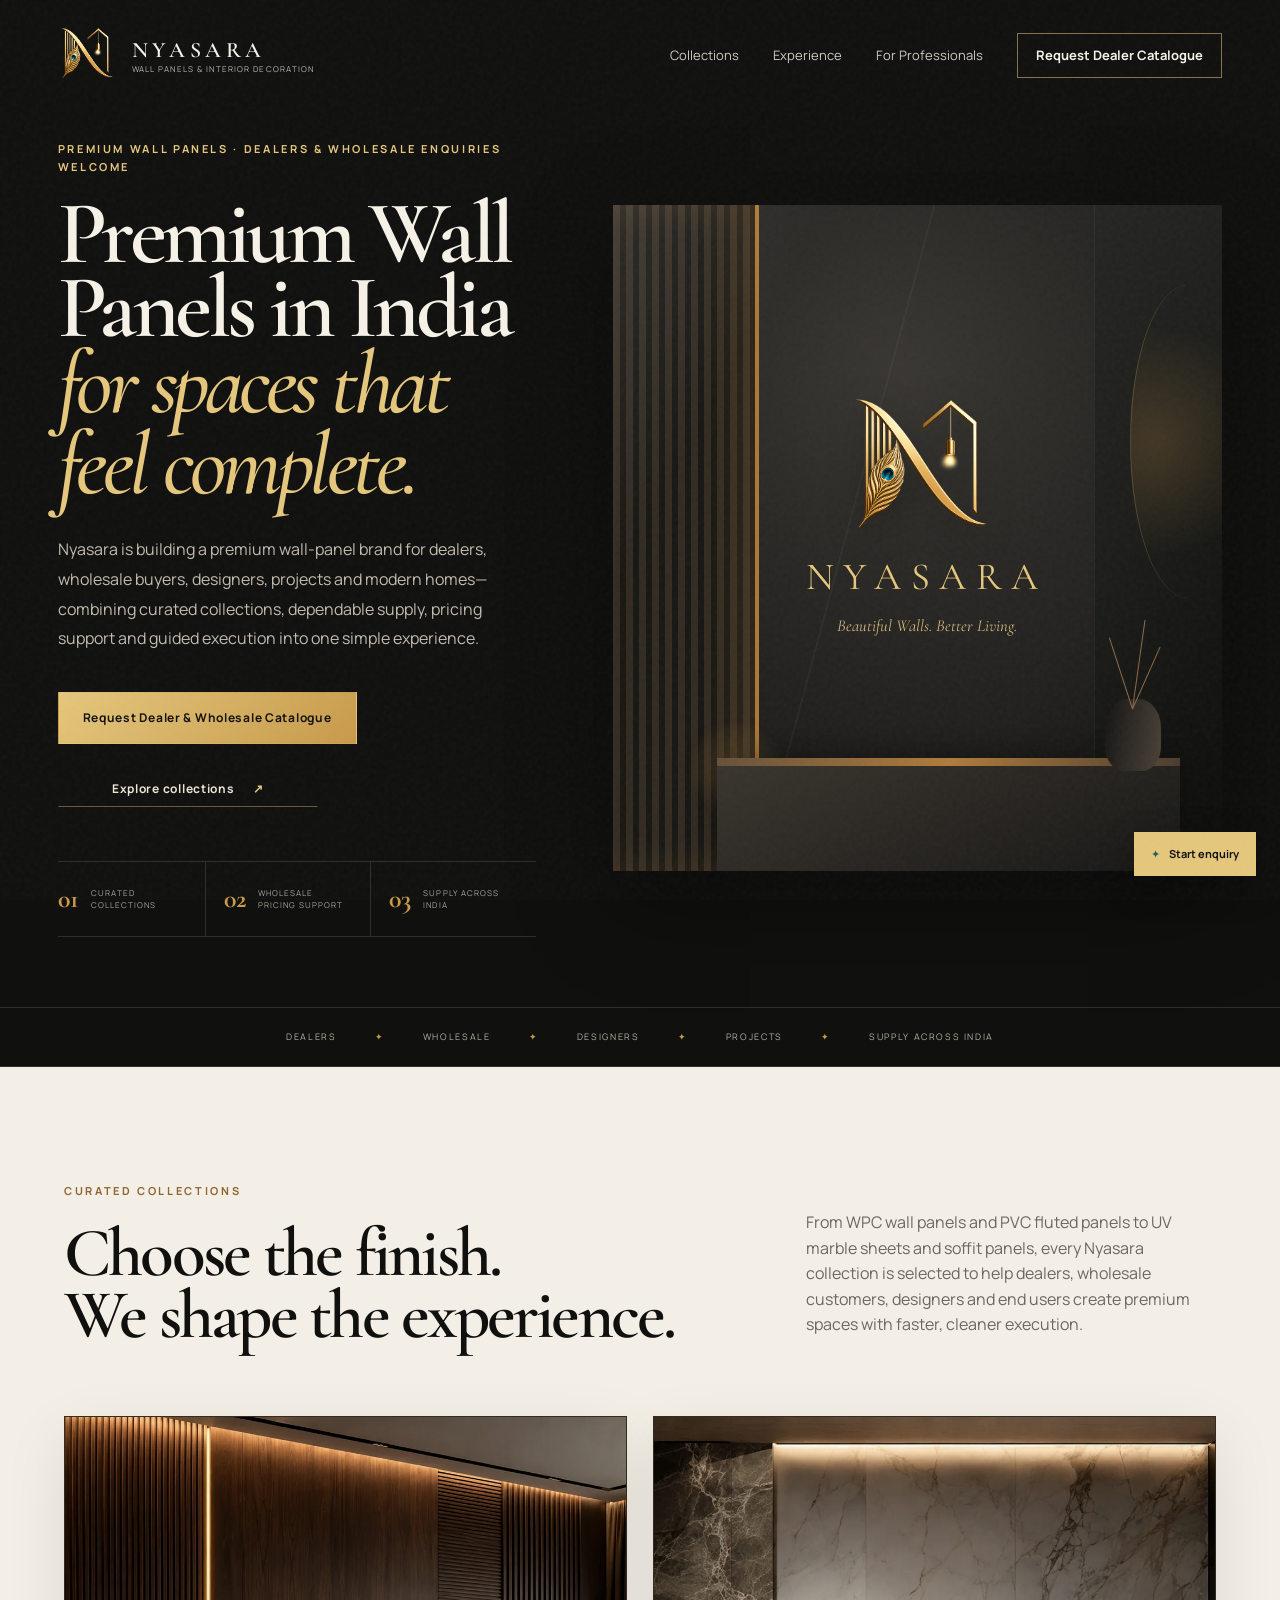
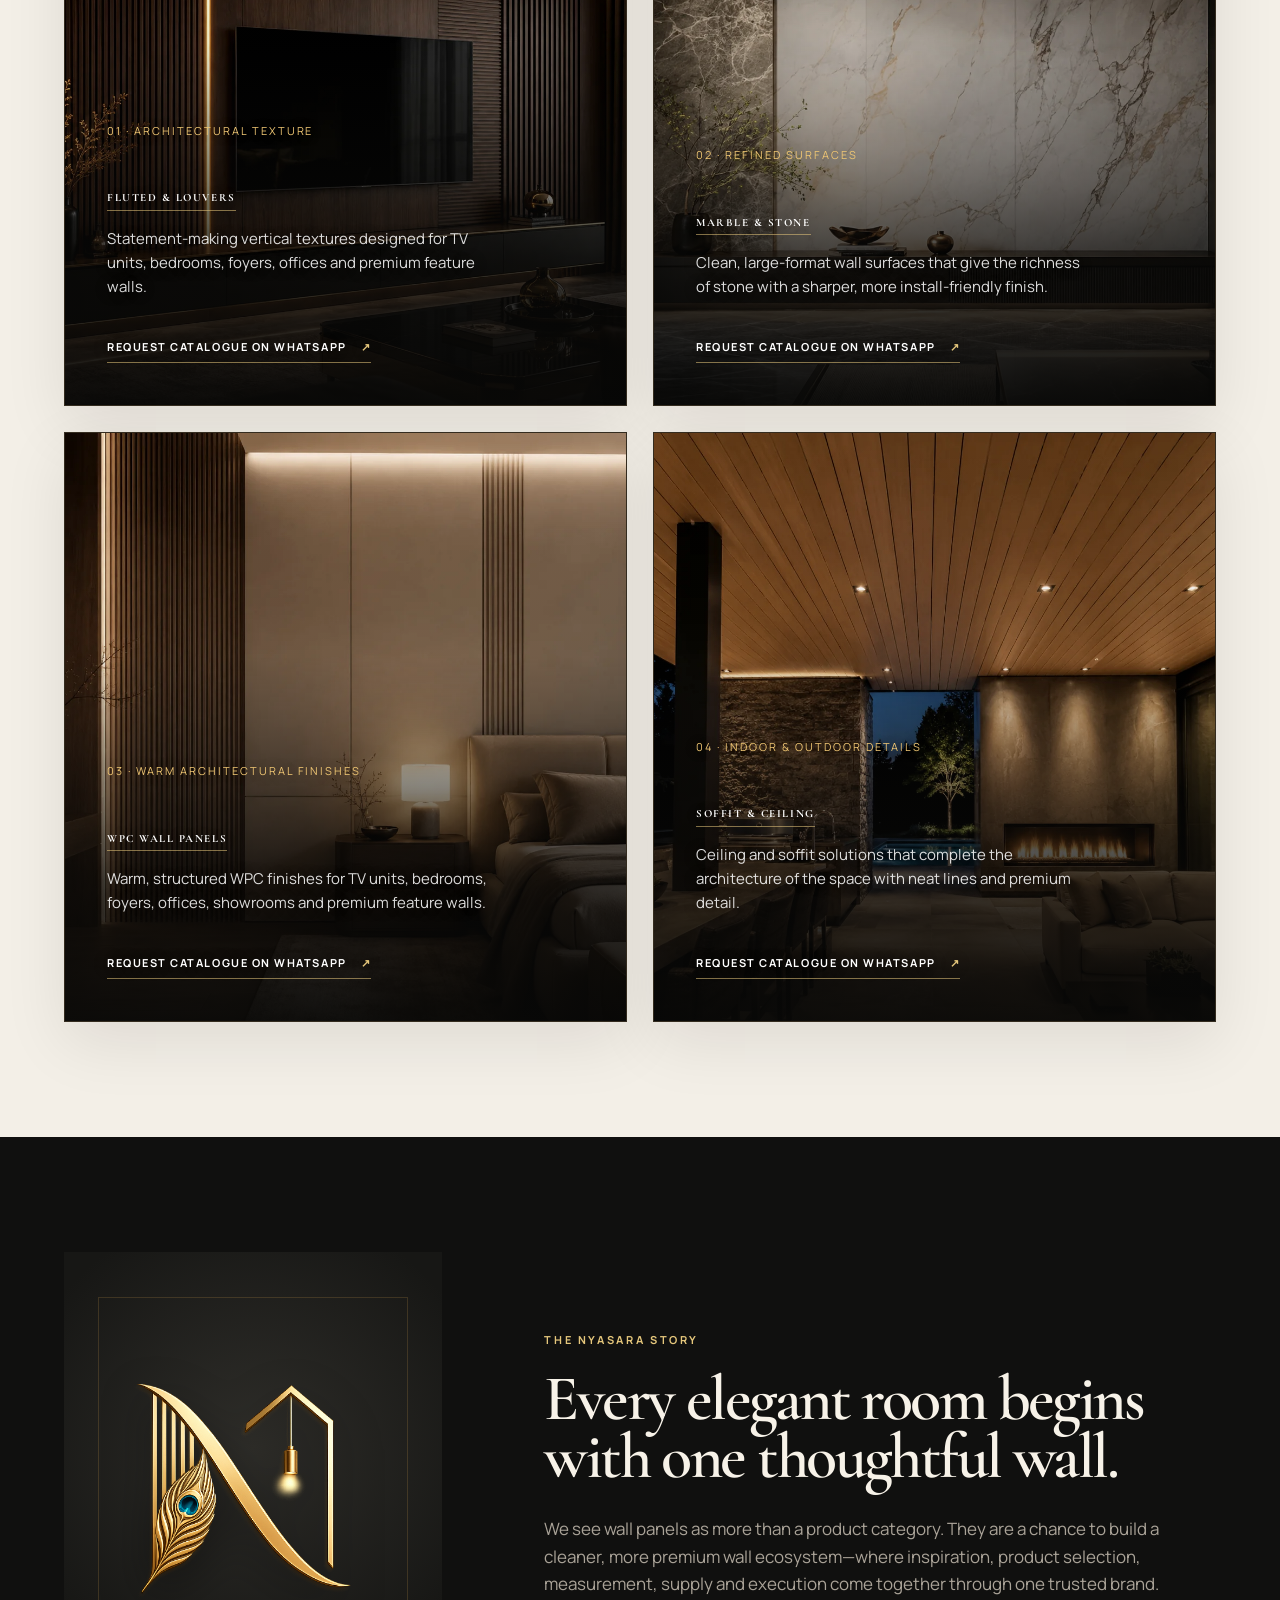
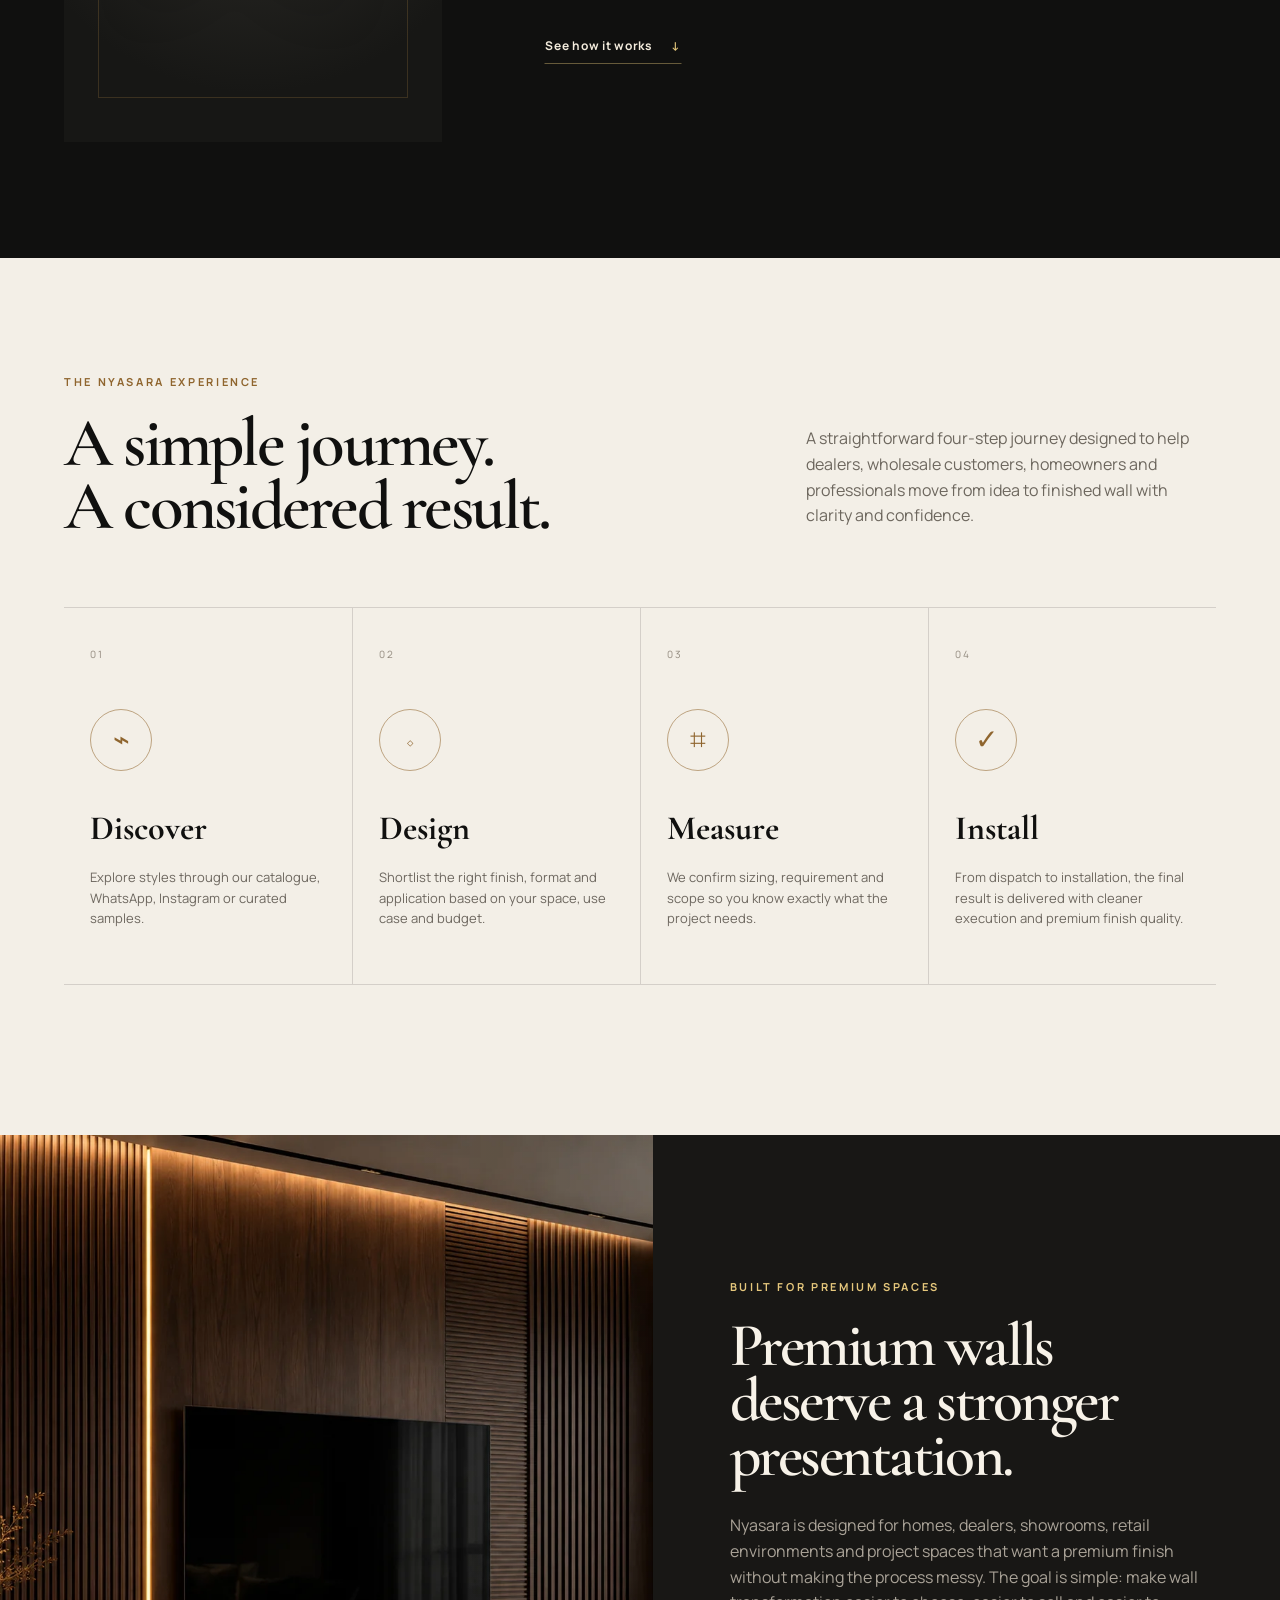
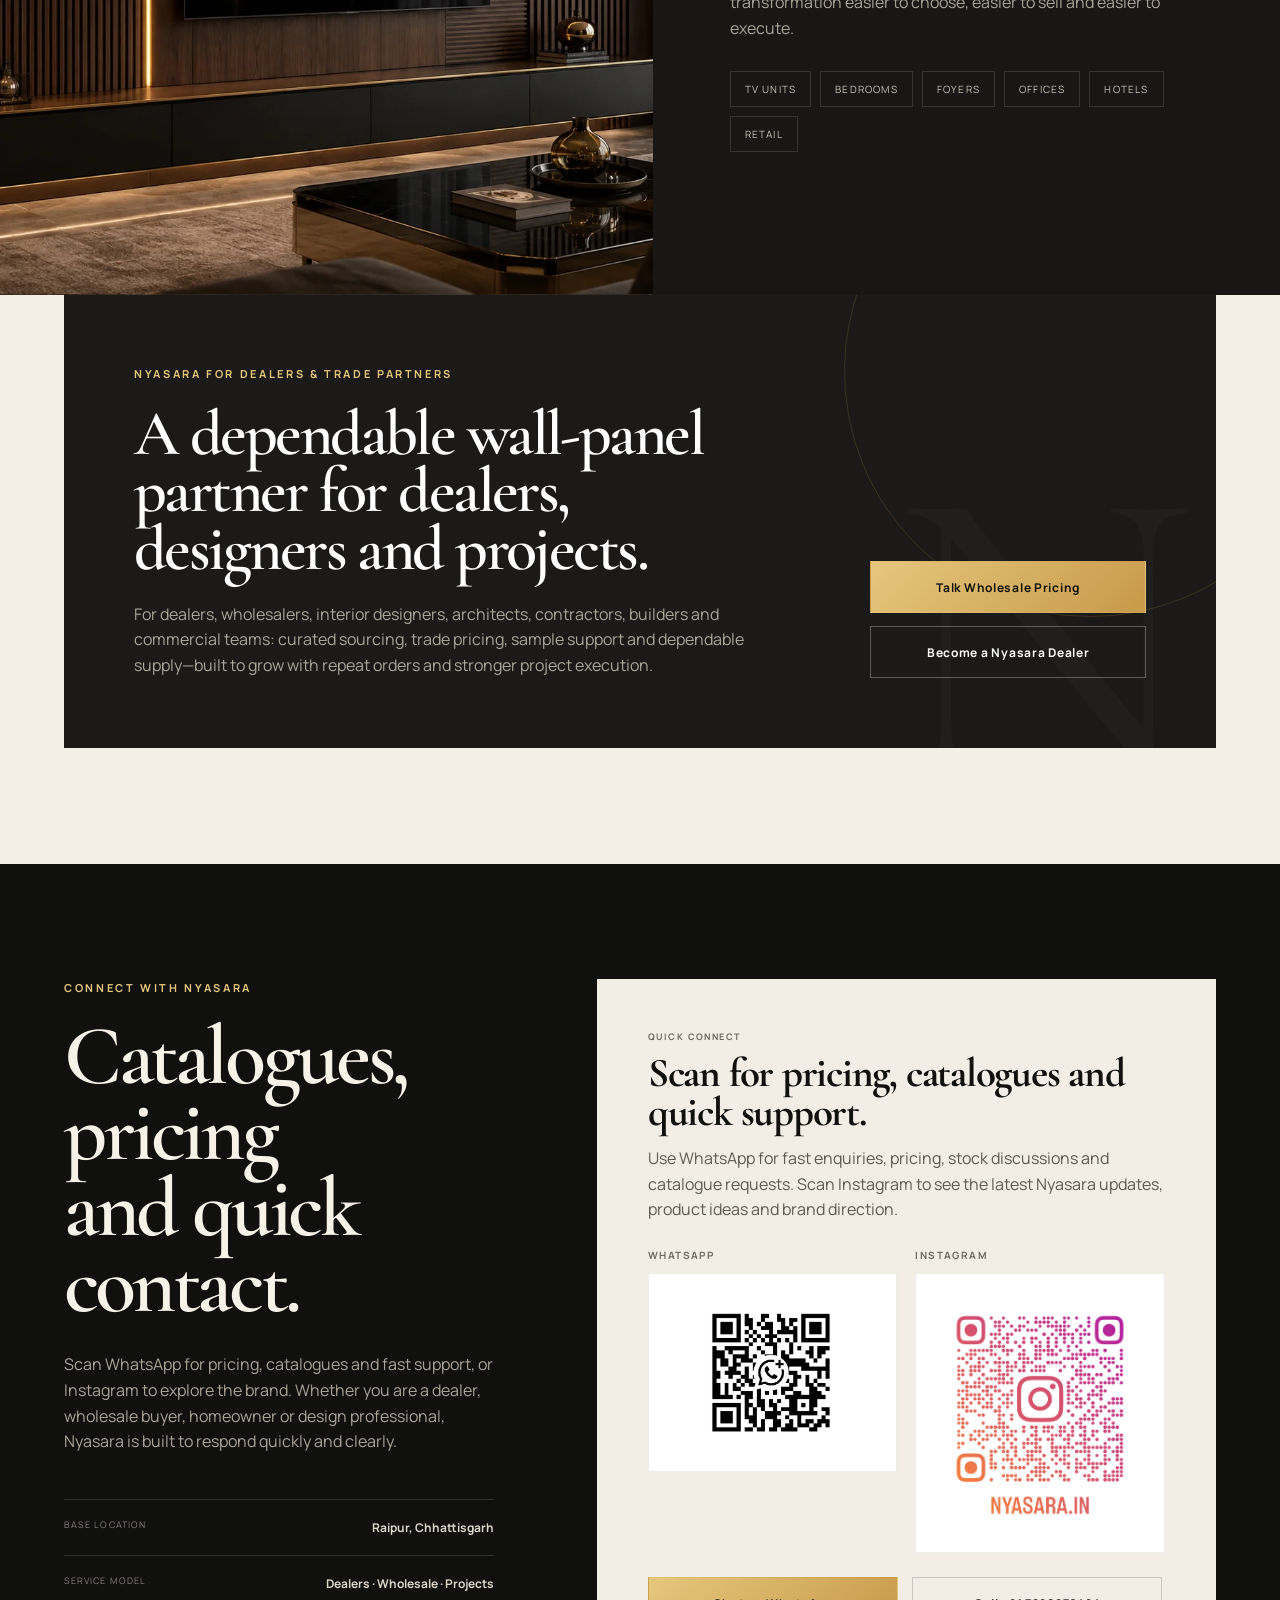
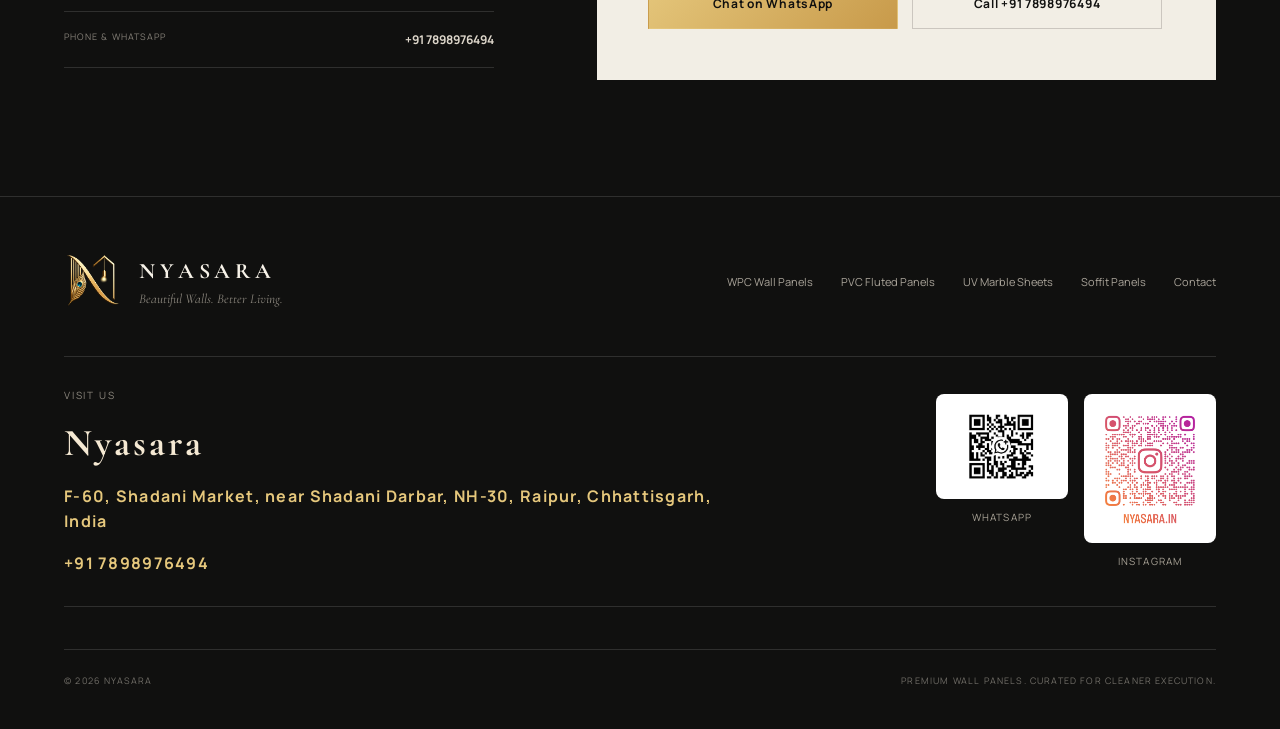
==== commit bf1bda91: "Update index.html" ====
--- a/index.html
+++ b/index.html
@@ -262,10 +262,12 @@
         </div>
 
         <p>
-          From <a href="/wpc-wall-panels/">WPC wall panels</a> and fluted statement walls
-  to marble-finish panels and ceiling solutions, every Nyasara collection
-  is selected to help dealers, wholesale customers, designers and end users
-  create premium spaces with faster, cleaner execution.
+          From <a href="/wpc-wall-panels/">WPC wall panels</a> and
+          <a href="/pvc-fluted-panels/">PVC fluted panels</a> to
+          <a href="/uv-marble-sheets/">UV marble sheets</a> and
+          <a href="/soffit-panels/">soffit panels</a>, every Nyasara collection
+          is selected to help dealers, wholesale customers, designers and end users
+          create premium spaces with faster, cleaner execution.
         </p>
 
       </div>
@@ -296,7 +298,7 @@
             </small>
 
             <h3>
-              Fluted & Louvers
+              <a href="/pvc-fluted-panels/">Fluted & Louvers</a>
             </h3>
 
             <p>
@@ -341,7 +343,7 @@
             </small>
 
             <h3>
-              Marble & Stone
+              <a href="/uv-marble-sheets/">Marble & Stone</a>
             </h3>
 
             <p>
@@ -382,20 +384,20 @@
           <div class="card-copy">
 
             <small>
-              03 · Modern simplicity
+              03 · Warm architectural finishes
             </small>
 
             <h3>
-              Soft Neutrals
+              <a href="/wpc-wall-panels/">WPC Wall Panels</a>
             </h3>
 
             <p>
-              Soft, balanced finishes that work beautifully in modern homes,
-              hospitality spaces and elegant everyday interiors.
+              Warm, structured WPC finishes for TV units, bedrooms, foyers,
+              offices, showrooms and premium feature walls.
             </p>
 
             <a
-              href="https://wa.me/917898976494?text=Hi%20Nyasara%2C%20I%27m%20interested%20in%20Soft%20Neutral%20wall%20panels.%20Please%20share%20the%20catalogue%2C%20pricing%20and%20dealer/wholesale%20details."
+              href="https://wa.me/917898976494?text=Hi%20Nyasara%2C%20I%27m%20interested%20in%20WPC%20wall%20panels.%20Please%20share%20the%20catalogue%2C%20pricing%20and%20dealer/wholesale%20details."
               target="_blank"
               rel="noopener noreferrer"
             >
@@ -431,7 +433,7 @@
             </small>
 
             <h3>
-              Soffit & Ceiling
+              <a href="/soffit-panels/">Soffit & Ceiling</a>
             </h3>
 
             <p>
@@ -737,7 +739,7 @@
 
           <div>
             <small>Base location</small>
-            <strong>Raipur, Chhattisgarh</strong>
+            <strong><a href="/wall-panels-raipur/">Raipur, Chhattisgarh</a></strong>
           </div>
 
           <div>
@@ -875,17 +877,23 @@
 
     <div class="footer-links">
 
-      <a href="#collections">
-        Collections
+      <a href="/wpc-wall-panels/">
+        WPC Wall Panels
       </a>
- <a href="/wpc-wall-panels/">WPC Wall Panels</a>
-      <a href="#experience">
-        How it works
+
+      <a href="/pvc-fluted-panels/">
+        PVC Fluted Panels
       </a>
 
-      <a href="#professionals">
-        Professionals
+      <a href="/uv-marble-sheets/">
+        UV Marble Sheets
       </a>
+
+      <a href="/soffit-panels/">
+        Soffit Panels
+      </a>
+
+  
 
       <a href="#contact">
         Contact
@@ -909,8 +917,10 @@
         </h3>
 
         <p>
-          F-60, Shadani Market, near Shadani Darbar,
-          NH-30, Raipur, Chhattisgarh, India
+          <a href="/wall-panels-raipur/">
+            F-60, Shadani Market, near Shadani Darbar,
+            NH-30, Raipur, Chhattisgarh, India
+          </a>
         </p>
 
         <a href="tel:+917898976494">
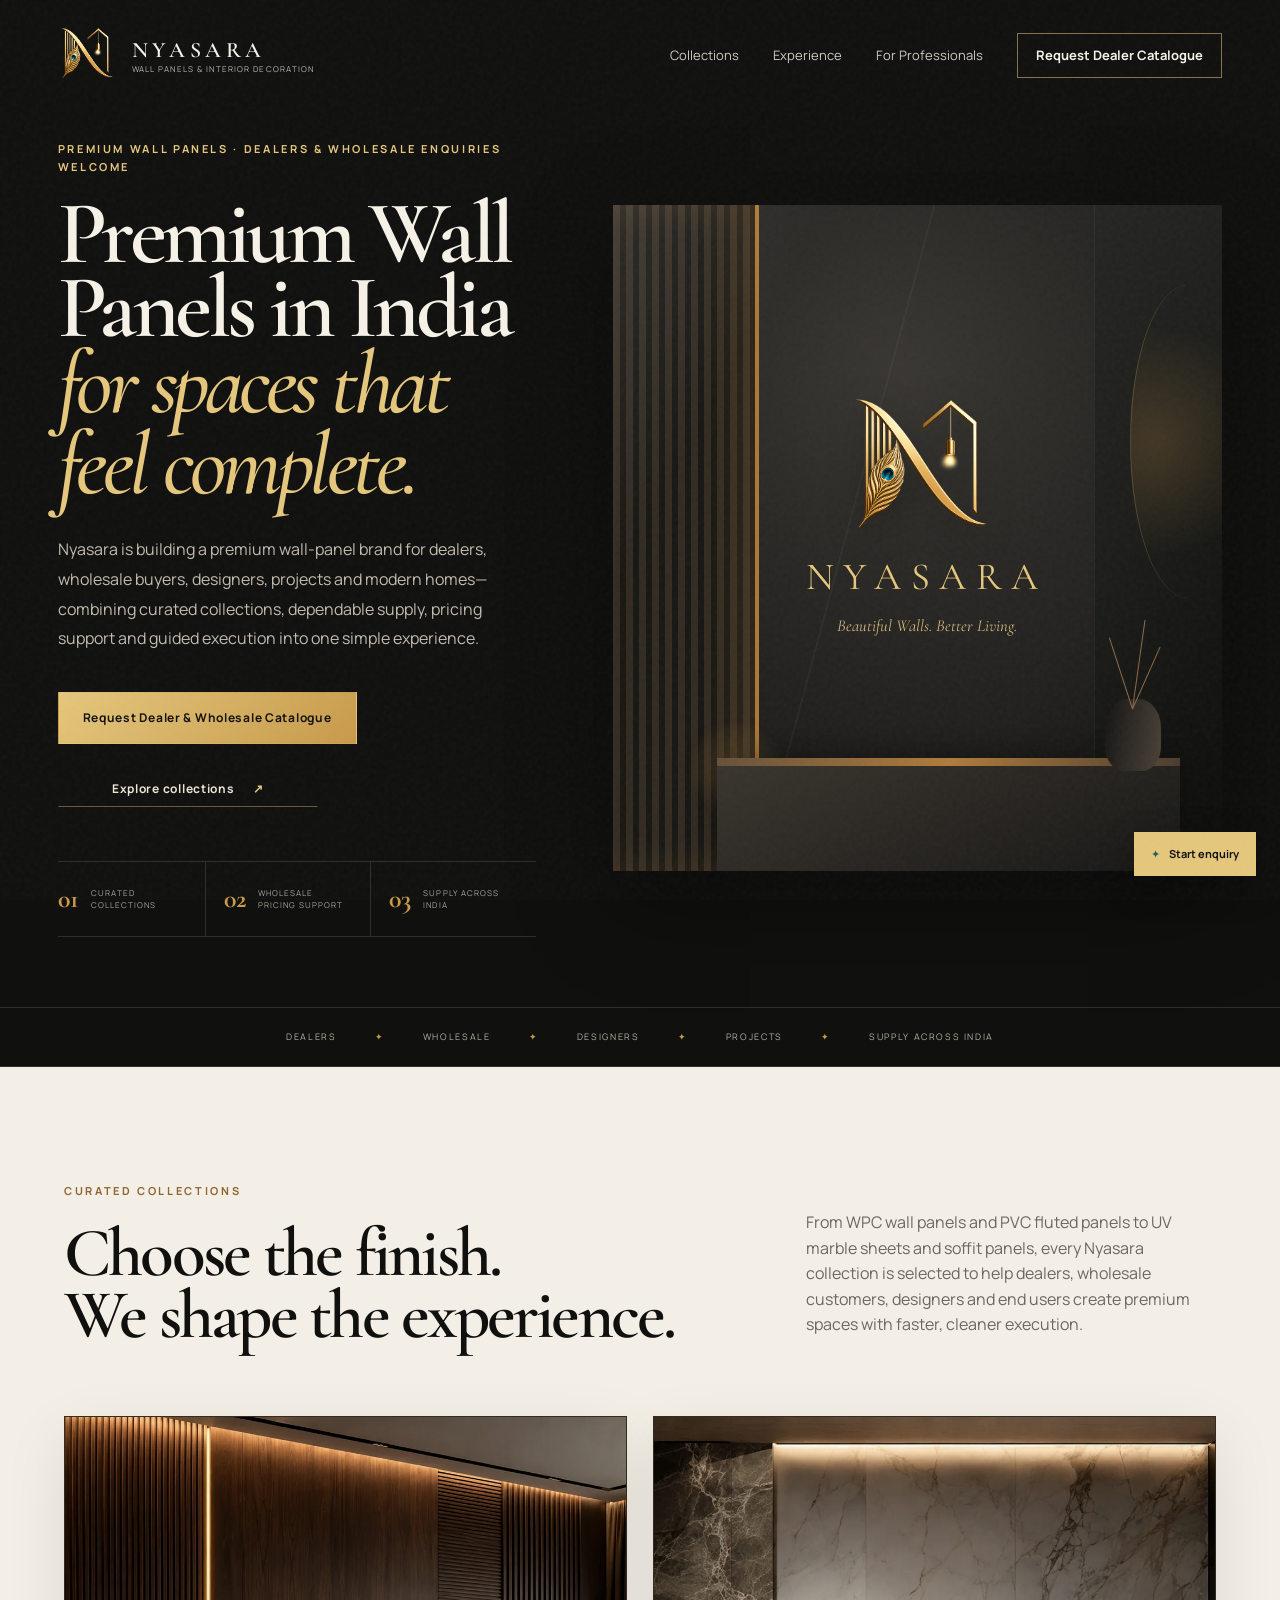
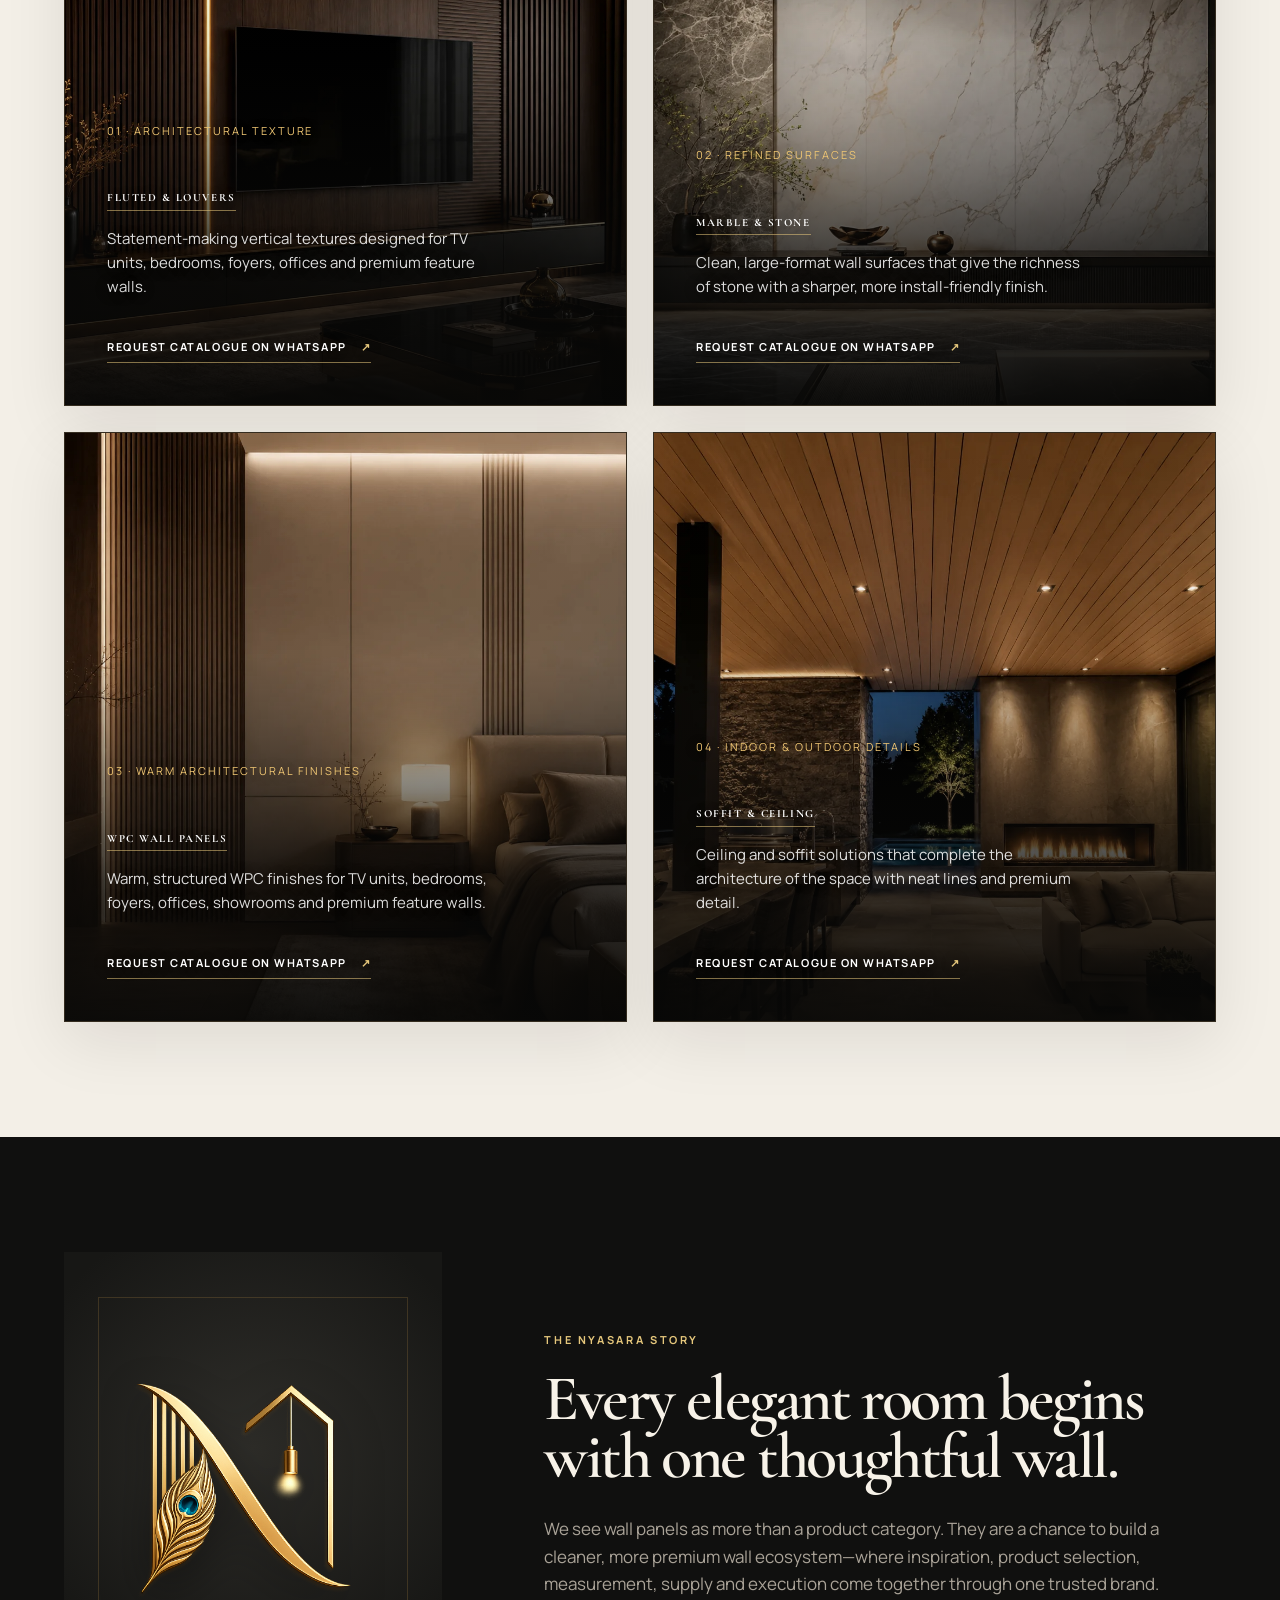
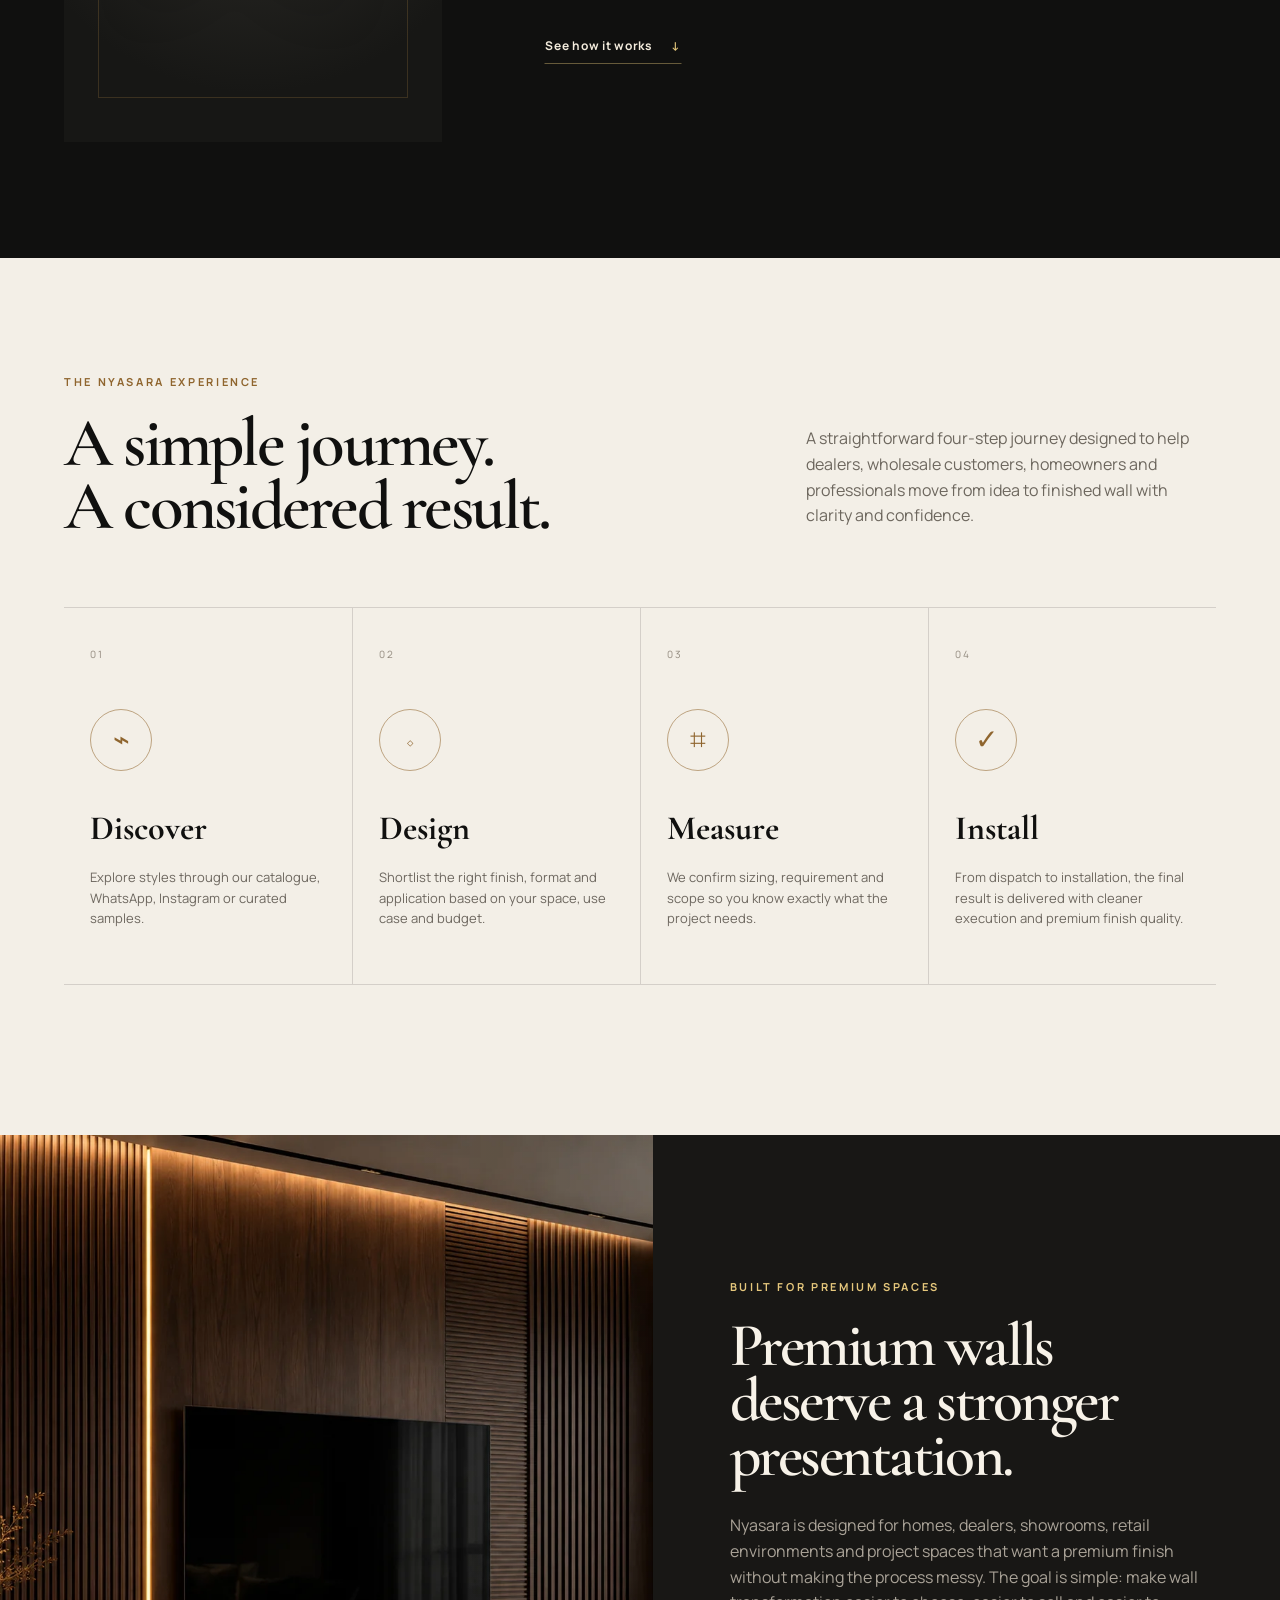
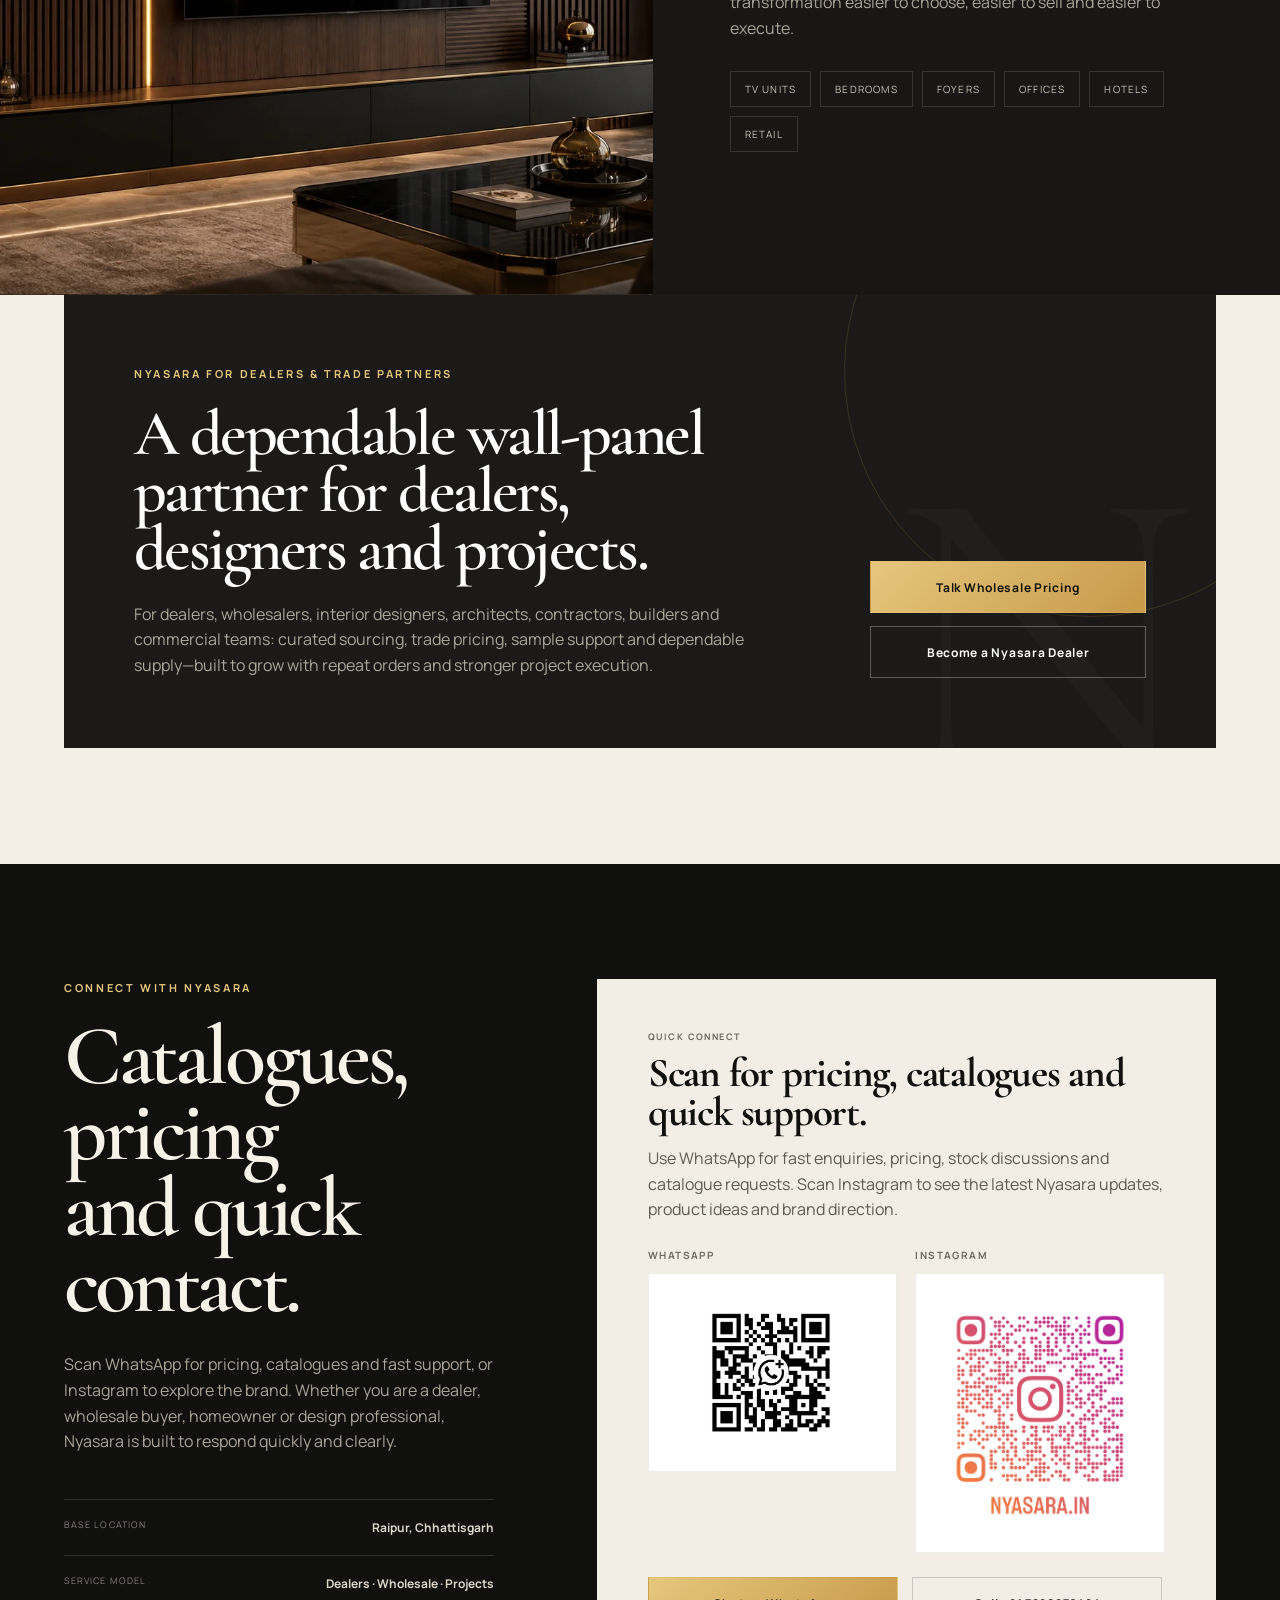
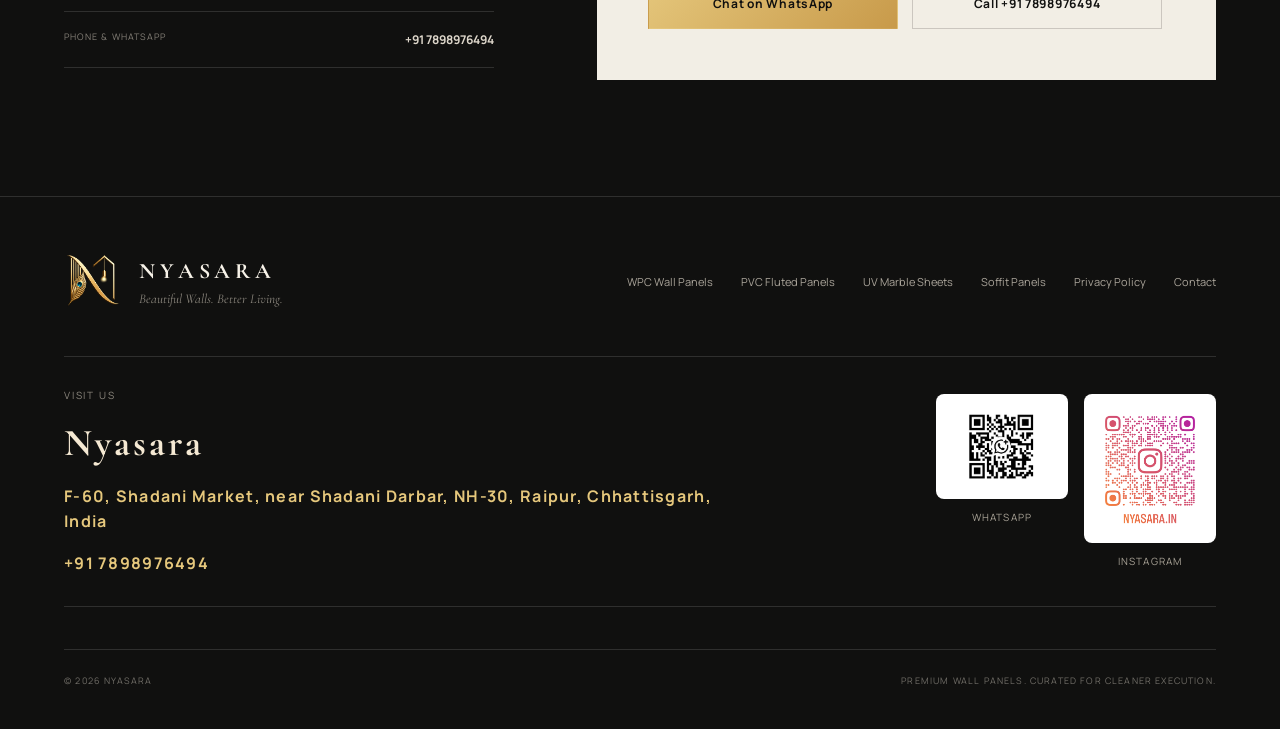
==== commit 6ccafcdf: "Update index.html" ====
--- a/index.html
+++ b/index.html
@@ -18,6 +18,13 @@
 
   <!-- SEO CHANGE 3: Canonical URL -->
   <link rel="canonical" href="https://nyasara.com/" />
+
+<link
+  rel="icon"
+  type="image/png"
+  sizes="192x192"
+  href="/assets/favicon-nyasara-192.png"
+/>
 
   <!-- SEO CHANGE 4: LocalBusiness Structured Data -->
   <script type="application/ld+json">
@@ -45,6 +52,19 @@
   }
   </script>
 
+  <script type="application/ld+json">
+{
+  "@context": "https://schema.org",
+  "@type": "WebSite",
+  "name": "Nyasara",
+  "alternateName": [
+    "NYASARA",
+    "nyasara.com"
+  ],
+  "url": "https://nyasara.com/"
+}
+</script>
+
   <link rel="preconnect" href="https://fonts.googleapis.com">
   <link rel="preconnect" href="https://fonts.gstatic.com" crossorigin>
 
@@ -892,7 +912,7 @@
       <a href="/soffit-panels/">
         Soffit Panels
       </a>
-
+      <a href="/privacy-policy/">Privacy Policy</a>
   
 
       <a href="#contact">
